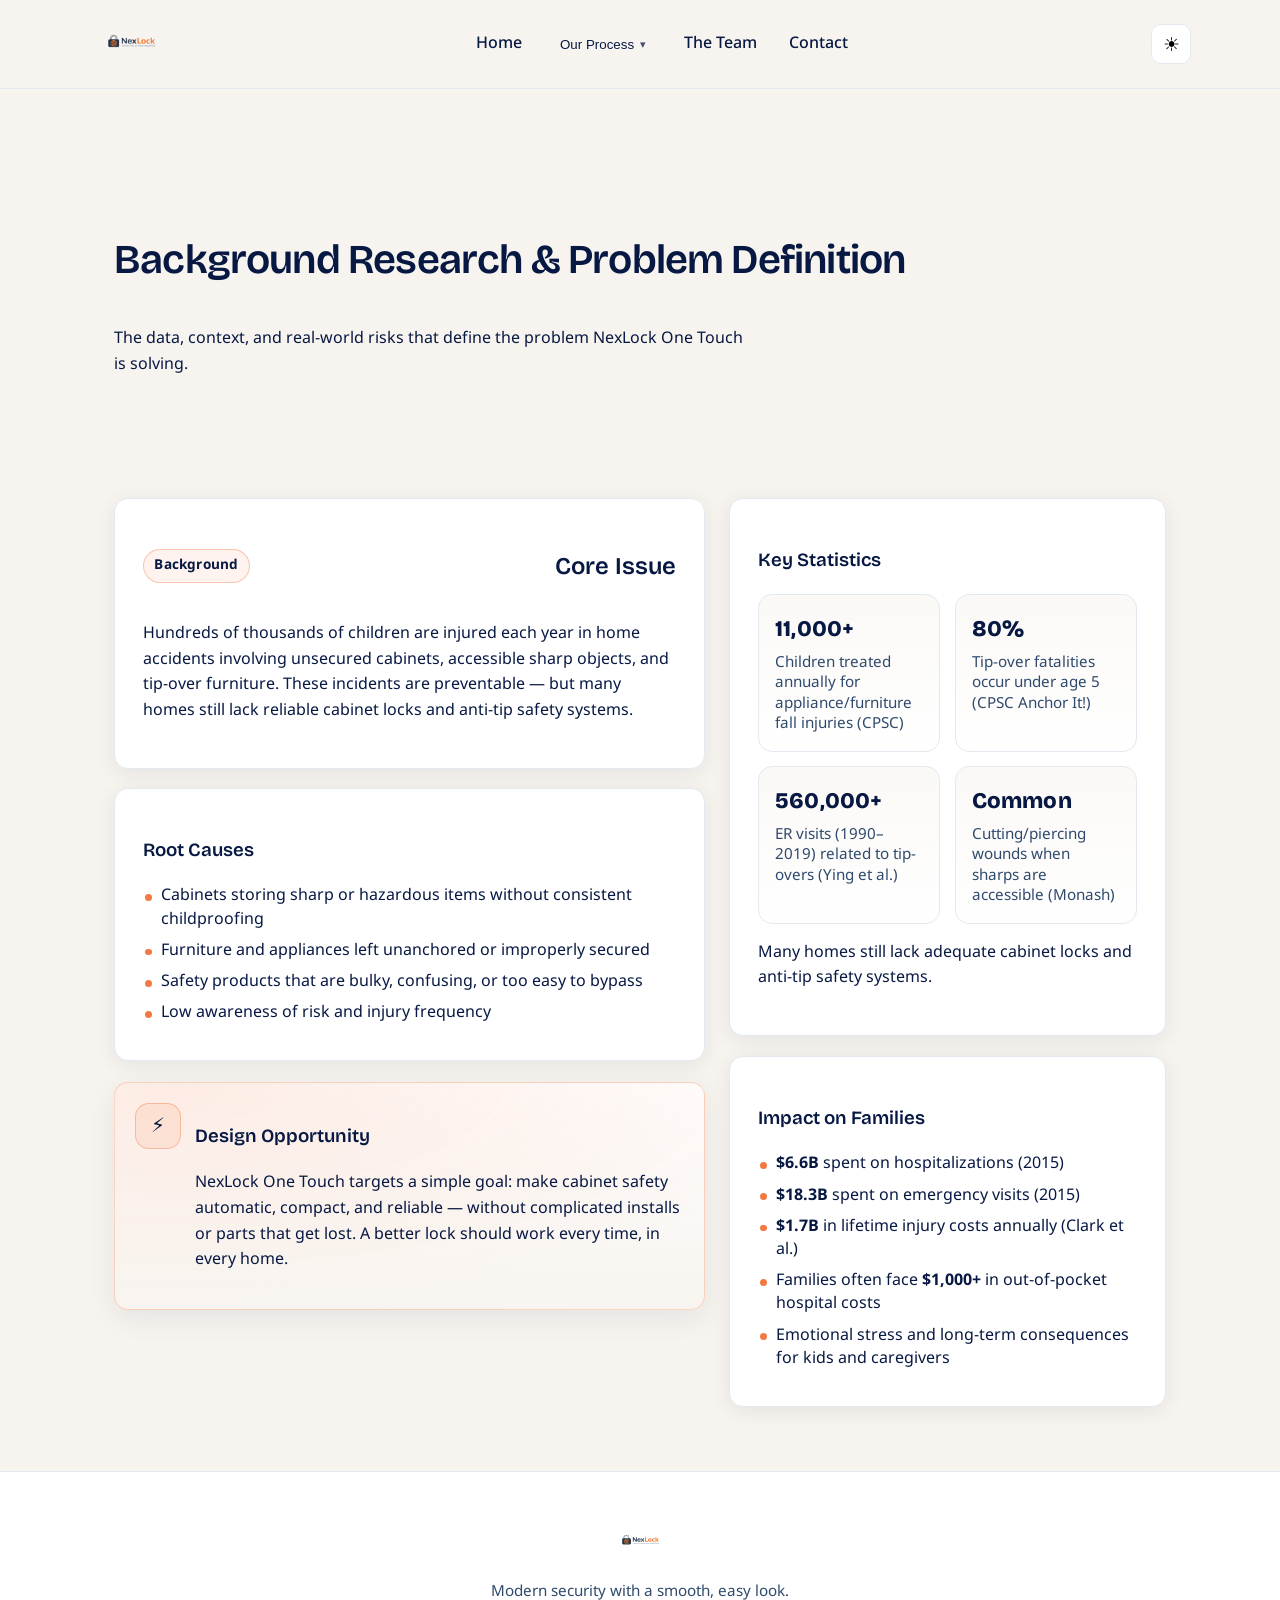
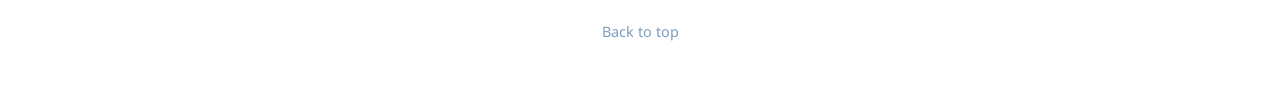
==== background-research-problem-definition.html @ b72b241c "Update background-research-problem-definition.html" ====
<!DOCTYPE html>

<html data-theme="light" lang="en"><head>
<meta charset="utf-8"/>
<meta content="width=device-width, initial-scale=1.0" name="viewport"/>
<title>Background Research &amp; Problem Definition — NexLock One Touch</title>
<link href="assets/favicon.png" rel="icon" type="image/png"/>
<link href="https://fonts.googleapis.com" rel="preconnect"/>
<link crossorigin="" href="https://fonts.gstatic.com" rel="preconnect"/>
<link href="https://fonts.googleapis.com/css2?family=Bricolage+Grotesque:wght@400;500;600;700&amp;family=Noto+Sans+Thai:wght@300;400;500;600&amp;display=swap" rel="stylesheet"/>
<link href="styles.css" rel="stylesheet"/>
</head><body><header class="header">
<div class="header-inner">
<a class="logo-link" href="index.html#home">
<img alt="NexLock One Touch" class="logo" src="logo.png"/>
</a>
<nav class="nav">
<a class="nav-link" href="index.html#home">Home</a>
<div class="nav-dropdown">
<button aria-expanded="false" aria-haspopup="true" class="nav-link nav-dropdown-toggle" type="button">
      Our Process
      <span aria-hidden="true" class="chev">▾</span>
</button>
<div class="nav-dropdown-menu" role="menu">
<a class="nav-dropdown-item" href="background-research-problem-definition.html" role="menuitem">Background Research &amp; Problem Definition</a>
<a class="nav-dropdown-item" href="ideate-solution.html" role="menuitem">Ideate Solution</a>
<a class="nav-dropdown-item" href="final-engineering-design.html" role="menuitem">Final Engineering Design</a>
<a class="nav-dropdown-item" href="test-reflect.html" role="menuitem">Test &amp; Reflect</a>
</div>
</div>
<a class="nav-link" href="the-team.html">The Team</a>
<a class="nav-link" href="index.html#contact">Contact</a>
</nav>
<div class="header-actions">
<button aria-label="Toggle light/dark theme" class="theme-toggle" type="button">
<span class="theme-icon sun">☀</span>
<span class="theme-icon moon">☾</span>
</button>
<button aria-expanded="false" aria-label="Open menu" class="hamburger" type="button">
<span class="hamburger-line"></span>
<span class="hamburger-line"></span>
<span class="hamburger-line"></span>
</button>
</div>
</div>
</header><div aria-hidden="true" class="mobile-menu">
<nav class="mobile-nav"><a class="mobile-nav-link" href="index.html#home">Home</a><a class="mobile-nav-link" href="background-research-problem-definition.html">Background Research &amp; Problem Definition</a><a class="mobile-nav-link" href="ideate-solution.html">Ideate Solution</a><a class="mobile-nav-link" href="final-engineering-design.html">Final Engineering Design</a><a class="mobile-nav-link" href="test-reflect.html">Test &amp; Reflect</a><a class="mobile-nav-link" href="the-team.html">The Team</a><a class="mobile-nav-link" href="index.html#contact">Contact</a></nav>
</div><main class="process-page"><section class="section page-hero"><div class="container"><h1>Background Research &amp; Problem Definition</h1><p class="lead">The data, context, and real-world risks that define the problem NexLock One Touch is solving.</p></div></section>
<section class="section">
<div class="container">
<div class="process-grid">
<div class="process-col">
<div class="process-card reveal" data-reveal="fade-up">
<div class="card-header">
<span class="tag">Background</span>
<h2>Core Issue</h2>
</div>
<p>Hundreds of thousands of children are injured each year in home accidents involving unsecured cabinets, accessible sharp objects, and tip-over furniture. These incidents are preventable — but many homes still lack reliable cabinet locks and anti-tip safety systems.</p>
</div>
<div class="process-card reveal" data-reveal="fade-up">
<h3>Root Causes</h3>
<ul class="clean-list">
<li>Cabinets storing sharp or hazardous items without consistent childproofing</li>
<li>Furniture and appliances left unanchored or improperly secured</li>
<li>Safety products that are bulky, confusing, or too easy to bypass</li>
<li>Low awareness of risk and injury frequency</li>
</ul>
</div>
<div class="callout reveal" data-reveal="fade-up">
<div class="callout-icon">⚡</div>
<div>
<h3>Design Opportunity</h3>
<p>NexLock One Touch targets a simple goal: make cabinet safety automatic, compact, and reliable — without complicated installs or parts that get lost. A better lock should work every time, in every home.</p>
</div>
</div>
</div>
<div class="process-col">
<div class="process-card reveal" data-reveal="fade-up">
<h3>Key Statistics</h3>
<div class="stat-grid">
<div class="stat-card">
<div class="stat-value">11,000+</div>
<div class="stat-label">Children treated annually for appliance/furniture fall injuries <span class="muted">(CPSC)</span></div>
</div>
<div class="stat-card">
<div class="stat-value">80%</div>
<div class="stat-label">Tip-over fatalities occur under age 5 <span class="muted">(CPSC Anchor It!)</span></div>
</div>
<div class="stat-card">
<div class="stat-value">560,000+</div>
<div class="stat-label">ER visits (1990–2019) related to tip-overs <span class="muted">(Ying et al.)</span></div>
</div>
<div class="stat-card">
<div class="stat-value">Common</div>
<div class="stat-label">Cutting/piercing wounds when sharps are accessible <span class="muted">(Monash)</span></div>
</div>
</div>
<p class="muted" style="margin-top:1rem;">Many homes still lack adequate cabinet locks and anti-tip safety systems.</p>
</div>
<div class="process-card reveal" data-reveal="fade-up">
<h3>Impact on Families</h3>
<ul class="clean-list">
<li><strong>$6.6B</strong> spent on hospitalizations (2015)</li>
<li><strong>$18.3B</strong> spent on emergency visits (2015)</li>
<li><strong>$1.7B</strong> in lifetime injury costs annually (Clark et al.)</li>
<li>Families often face <strong>$1,000+</strong> in out-of-pocket hospital costs</li>
<li>Emotional stress and long-term consequences for kids and caregivers</li>
</ul>
</div>
</div>
</div>
</div>
</section>
</main><footer class="footer">
<div class="container footer-inner">
<img alt="NexLock One Touch" class="footer-logo" src="logo.png"/>
<p class="footer-tagline">Modern security with a smooth, easy look.</p>
<a class="back-to-top" href="#home">Back to top</a>
</div>
</footer><script src="script.js"></script></body></html>
---- styles.css ----
/* ============================================
   NexLock — Brand Styles
   Color palette from concept board
   ============================================ */

:root {
  /* Colors */
  --deep-navy: #071843;
  --blue: #2F4A6D;
  --muted-blue: #7C9DBD;
  --light-gray: #E4E9EF;
  --off-white: #F7F4EF;
  --accent-orange: #F26A2E;

  /* Theme (light default) */
  --bg-primary: var(--off-white);
  --bg-secondary: #fff;
  --text-primary: var(--deep-navy);
  --text-secondary: var(--blue);
  --text-muted: var(--muted-blue);
  --border-color: var(--light-gray);
  --shadow-color: rgba(7, 24, 67, 0.08);
  --header-bg: rgba(247, 244, 239, 0.95);

  /* Motion */
  --ease-out: cubic-bezier(.22, 1, .36, 1);
  --radius-xl: 18px;
  --radius-lg: 14px;
  --radius-md: 12px;
}

[data-theme="dark"] {
  --bg-primary: #0d1629;
  --bg-secondary: var(--deep-navy);
  --text-primary: var(--off-white);
  --text-secondary: var(--light-gray);
  --text-muted: var(--muted-blue);
  --border-color: var(--blue);
  --shadow-color: rgba(0, 0, 0, 0.3);
  --header-bg: rgba(7, 24, 67, 0.95);
}

/* Reset & base */
*,
*::before,
*::after {
  box-sizing: border-box;
}

html {
  scroll-behavior: smooth;
}

body {
  margin: 0;
  font-family: "Noto Sans Thai", system-ui, -apple-system, sans-serif;
  font-size: 1rem;
  line-height: 1.6;
  color: var(--text-primary);
  background-color: var(--bg-primary);
  transition: background-color 0.3s ease, color 0.3s ease;
}

/* Background layers */
.bg-grid {
  position: fixed;
  inset: 0;
  z-index: -3;
  background:
    linear-gradient(to right, rgba(47,74,109,.06) 1px, transparent 1px),
    linear-gradient(to bottom, rgba(47,74,109,.06) 1px, transparent 1px);
  background-size: 56px 56px;
  mask-image: radial-gradient(circle at 50% 10%, black 0%, transparent 60%);
  pointer-events: none;
}

.bg-orb {
  position: fixed;
  width: 680px;
  height: 680px;
  border-radius: 999px;
  filter: blur(70px);
  opacity: .55;
  z-index: -4;
  pointer-events: none;
}

.bg-orb--a {
  top: -240px;
  left: -200px;
  background: radial-gradient(circle at 30% 30%, rgba(242,106,46,.55), transparent 60%);
}

.bg-orb--b {
  bottom: -260px;
  right: -220px;
  background: radial-gradient(circle at 30% 30%, rgba(124,157,189,.55), transparent 62%);
}

/* Typography */
h1, h2, h3 {
  font-family: "Bricolage Grotesque", system-ui, sans-serif;
  font-weight: 600;
}

a {
  color: var(--accent-orange);
  text-decoration: none;
  transition: color 0.2s ease, opacity 0.2s ease;
}

a:hover {
  opacity: 0.85;
}

/* Layout */
.container {
  max-width: 1150px;
  margin: 0 auto;
  padding: 0 1.5rem;
}

/* ============================================
   Header
   ============================================ */

.header {
  position: sticky;
  top: 0;
  z-index: 100;
  background: var(--header-bg);
  backdrop-filter: blur(10px);
  -webkit-backdrop-filter: blur(10px);
  border-bottom: 1px solid var(--border-color);
  transition: background 0.3s ease;
}

/* Add subtle shadow when scrolling */
.header.is-scrolled {
  box-shadow: 0 10px 30px var(--shadow-color);
}

.header-inner {
  display: flex;
  align-items: center;
  justify-content: space-between;
  max-width: 1150px;
  margin: 0 auto;
  padding: 1rem 1.5rem;
}

.logo-link {
  display: block;
}

.logo {
  height: 56px;
  width: auto;
  display: block;
}

.nav {
  display: none;
  gap: 2rem;
}

.nav-link {
  color: var(--text-primary);
  font-weight: 500;
  position: relative;
}

.nav-link::after {
  content: "";
  position: absolute;
  left: 0;
  bottom: -8px;
  width: 100%;
  height: 2px;
  background: linear-gradient(90deg, var(--accent-orange), rgba(242,106,46,0));
  transform: scaleX(0);
  transform-origin: left;
  transition: transform .25s var(--ease-out);
}

.nav-link:hover::after {
  transform: scaleX(1);
}

.nav-link:hover {
  color: var(--accent-orange);
}

.header-actions {
  display: flex;
  align-items: center;
  gap: 1rem;
}

.theme-toggle {
  position: relative;
  background: var(--bg-secondary);
  border: 1px solid var(--border-color);
  width: 40px;
  height: 40px;
  border-radius: 10px;
  cursor: pointer;
  display: flex;
  align-items: center;
  justify-content: center;
  transition: background 0.2s, border-color 0.2s;
}

.theme-toggle:hover {
  background: var(--light-gray);
}

.theme-icon {
  position: absolute;
  font-size: 1.2rem;
}

.theme-icon.moon {
  display: none;
}

[data-theme="dark"] .theme-icon.sun {
  display: none;
}

[data-theme="dark"] .theme-icon.moon {
  display: inline;
}

.hamburger {
  display: flex;
  flex-direction: column;
  justify-content: center;
  gap: 5px;
  width: 40px;
  height: 40px;
  background: transparent;
  border: none;
  cursor: pointer;
  padding: 0;
}

.hamburger-line {
  display: block;
  width: 24px;
  height: 2px;
  background: var(--text-primary);
  border-radius: 2px;
  transition: transform 0.3s ease;
}

.hamburger[aria-expanded="true"] .hamburger-line:nth-child(1) {
  transform: translateY(7px) rotate(45deg);
}

.hamburger[aria-expanded="true"] .hamburger-line:nth-child(2) {
  opacity: 0;
}

.hamburger[aria-expanded="true"] .hamburger-line:nth-child(3) {
  transform: translateY(-7px) rotate(-45deg);
}

/* Mobile menu */
.mobile-menu {
  position: fixed;
  top: 0;
  left: 0;
  right: 0;
  bottom: 0;
  background: var(--header-bg);
  z-index: 99;
  display: flex;
  align-items: center;
  justify-content: center;
  opacity: 0;
  visibility: hidden;
  transition: opacity 0.3s ease, visibility 0.3s ease;
}

.mobile-menu.is-open {
  opacity: 1;
  visibility: visible;
}

.mobile-nav {
  display: flex;
  flex-direction: column;
  align-items: center;
  gap: 1.5rem;
}

.mobile-nav-link {
  font-family: "Bricolage Grotesque", sans-serif;
  font-size: 1.25rem;
  font-weight: 500;
  color: var(--text-primary);
}

.mobile-nav-link:hover {
  color: var(--accent-orange);
}

@media (min-width: 768px) {
  .nav {
    display: flex;
  }

  .hamburger {
    display: none;
  }
}

/* ============================================
   Hero
   ============================================ */

.hero {
  position: relative;
  min-height: 80vh;
  display: flex;
  align-items: center;
  padding: 5rem 0;
  overflow: hidden;
}

.hero-glow {
  position: absolute;
  top: 50%;
  left: 50%;
  transform: translate(-50%, -50%);
  width: 120%;
  max-width: 800px;
  height: 80%;
  background: radial-gradient(
    ellipse at center,
    rgba(47, 74, 109, 0.15) 0%,
    rgba(242, 106, 46, 0.08) 40%,
    transparent 70%
  );
  pointer-events: none;
}

.hero-badge {
  display: inline-flex;
  align-items: center;
  gap: .55rem;
  padding: .5rem .75rem;
  border-radius: 999px;
  border: 1px solid var(--border-color);
  background: rgba(255,255,255,.55);
  color: var(--text-secondary);
  width: fit-content;
  backdrop-filter: blur(10px);
  -webkit-backdrop-filter: blur(10px);
  margin-bottom: 1.25rem;
}

.hero-product {
  margin: .75rem 0 .25rem 0;
  font-family: var(--font-display);
  font-weight: 600;
  letter-spacing: .2px;
  color: var(--text-secondary);
}

[data-theme="dark"] .hero-badge {
  background: rgba(7,24,67,.55);
}

.badge-dot {
  width: 10px;
  height: 10px;
  border-radius: 999px;
  background: var(--accent-orange);
  box-shadow: 0 0 0 6px rgba(242,106,46,.12);
}

.hero-content {
  position: relative;
  z-index: 1;
}

.hero-title {
  font-size: clamp(2rem, 5vw, 3.5rem);
  line-height: 1.2;
  margin: 0 0 1rem 0;
  color: var(--text-primary);
}

.hero-subtitle {
  font-size: 1.125rem;
  color: var(--text-secondary);
  max-width: 500px;
  margin: 0 0 2rem 0;
}

.hero-buttons {
  display: flex;
  flex-wrap: wrap;
  gap: 1rem;
}

/* Buttons */
.btn {
  display: inline-flex;
  align-items: center;
  justify-content: center;
  padding: 0.75rem 1.5rem;
  font-family: "Bricolage Grotesque", sans-serif;
  font-size: 1rem;
  font-weight: 600;
  border-radius: 12px;
  border: none;
  cursor: pointer;
  transition: background .2s var(--ease-out), color .2s var(--ease-out), transform .2s var(--ease-out), box-shadow .2s var(--ease-out);
}

.btn:hover {
  transform: translateY(-1px);
}

.btn-primary {
  background: var(--accent-orange);
  color: white;
  box-shadow: 0 10px 30px rgba(242,106,46,.22);
}

.btn-primary:hover {
  background: #e05a22;
  color: white;
}

.btn-secondary {
  background: transparent;
  color: var(--blue);
  border: 2px solid var(--blue);
}

.btn-secondary:hover {
  box-shadow: 0 10px 30px rgba(47,74,109,.18);
}

.btn-secondary:hover {
  background: var(--blue);
  color: white;
}

.btn-download {
  background: var(--deep-navy);
  color: white;
  margin-top: 1rem;
}

.btn-download:hover {
  background: var(--blue);
  color: white;
}

/* ============================================
   Sections
   ============================================ */

.section {
  padding: 4rem 0;
}

.section-alt {
  background: linear-gradient(180deg, rgba(124,157,189,.08), transparent 70%);
  border-top: 1px solid rgba(124,157,189,.18);
  border-bottom: 1px solid rgba(124,157,189,.18);
}

[data-theme="dark"] .section-alt {
  background: linear-gradient(180deg, rgba(47,74,109,.22), transparent 70%);
  border-top: 1px solid rgba(124,157,189,.22);
  border-bottom: 1px solid rgba(124,157,189,.22);
}

.section-title {
  font-size: 2rem;
  margin: 0 0 2rem 0;
  text-align: center;
  color: var(--text-primary);
}

/* About */
.about-intro {
  max-width: 640px;
  margin: 0 auto 2.5rem auto;
  text-align: center;
  color: var(--text-secondary);
}

.creators {
  max-width: 820px;
  margin: 0 auto;
}

.creators-heading {
  font-size: 1.4rem;
  text-align: center;
  margin: 0 0 1.5rem 0;
  color: var(--text-primary);
}

.creators-grid {
  display: grid;
  grid-template-columns: repeat(auto-fit, minmax(220px, 1fr));
  gap: 1.5rem;
}

.creator-card {
  background: var(--bg-secondary);
  border-radius: var(--radius-xl);
  border: 1px solid var(--border-color);
  box-shadow: 0 6px 28px var(--shadow-color);
  padding: 1.5rem 1.5rem 1.75rem 1.5rem;
  text-align: center;
  transition: transform .3s var(--ease-out), box-shadow .3s var(--ease-out), border-color .3s var(--ease-out);
}

.creator-card:hover {
  transform: translateY(-4px);
  box-shadow: 0 10px 36px var(--shadow-color);
  border-color: rgba(242,106,46,.3);
}

.creator-image {
  width: 100%;
  height: auto;
  border-radius: 16px;
  margin-bottom: 1rem;
  display: block;
}

.creator-name {
  margin: 0 0 0.25rem 0;
  font-size: 1.1rem;
  color: var(--text-primary);
}

.creator-meta {
  margin: 0;
  font-size: 0.95rem;
  color: var(--text-muted);
}

/* Research */
.research-intro {
  max-width: 640px;
  margin: 0 auto 2.25rem auto;
  text-align: center;
  color: var(--text-secondary);
}

.abstract-text {
  max-width: 760px;
  margin: 0 auto;
  text-align: center;
  color: var(--text-secondary);
}

.research-grid {
  display: grid;
  grid-template-columns: 1fr;
  gap: 1.75rem;
  max-width: 980px;
  margin: 0 auto;
}

.research-card {
  background: var(--bg-secondary);
  border-radius: var(--radius-xl);
  border: 1px solid var(--border-color);
  box-shadow: 0 6px 28px var(--shadow-color);
  padding: 1.5rem 1.5rem 1.75rem 1.5rem;
  transition: transform .3s var(--ease-out), box-shadow .3s var(--ease-out), border-color .3s var(--ease-out);
}

.research-card:hover {
  transform: translateY(-4px);
  box-shadow: 0 10px 36px var(--shadow-color);
  border-color: rgba(242,106,46,.3);
}

.research-image-wrapper {
  border-radius: var(--radius-lg);
  overflow: hidden;
  border: 1px solid var(--border-color);
  background: var(--bg-primary);
}

.research-image {
  width: 100%;
  height: auto;
  display: block;
}

.research-caption {
  margin: 0.75rem 0 0 0;
  font-size: 0.95rem;
  color: var(--text-secondary);
  text-align: center;
}

/* Ideate Solution */
.section-header {
  text-align: center;
  max-width: 820px;
  margin: 0 auto 2.5rem auto;
}

.section-subtitle {
  margin: 0.75rem auto 0 auto;
  color: var(--text-secondary);
  max-width: 720px;
}

.solution-block {
  max-width: 1040px;
  margin: 0 auto;
}

.solution-grid {
  display: grid;
  grid-template-columns: 1fr;
  gap: 1.75rem;
  align-items: start;
}

@media (min-width: 920px) {
  .solution-grid {
    grid-template-columns: 1fr 1fr;
    gap: 2.25rem;
    align-items: center;
  }
  .solution-grid--reverse .solution-media { order: 2; }
  .solution-grid--reverse .solution-content { order: 1; }
}

.solution-media-card {
  background: var(--bg-secondary);
  border-radius: var(--radius-xl);
  border: 1px solid var(--border-color);
  box-shadow: 0 6px 28px var(--shadow-color);
  padding: 1rem;
  transition: transform .3s var(--ease-out), box-shadow .3s var(--ease-out), border-color .3s var(--ease-out);
}

.solution-media-card:hover {
  transform: translateY(-4px);
  box-shadow: 0 10px 36px var(--shadow-color);
  border-color: rgba(242,106,46,.3);
}

.solution-image {
  width: 100%;
  height: auto;
  display: block;
  border-radius: var(--radius-lg);
  border: 1px solid var(--border-color);
  background: var(--bg-primary);
}

.solution-label {
  margin: 0 0 0.5rem 0;
  font-size: 0.9rem;
  color: var(--text-muted);
  letter-spacing: .02em;
}

.solution-title {
  margin: 0;
  font-size: clamp(1.3rem, 1.1rem + 0.8vw, 1.75rem);
  line-height: 1.15;
}

.solution-title-row {
  display: flex;
  flex-wrap: wrap;
  gap: 0.6rem 0.8rem;
  align-items: baseline;
}

.solution-badge {
  display: inline-flex;
  align-items: center;
  gap: .4rem;
  padding: 0.35rem 0.6rem;
  border-radius: 999px;
  border: 1px solid rgba(242,106,46,.35);
  background: rgba(242,106,46,.12);
  color: var(--text-primary);
  font-size: 0.85rem;
  font-weight: 600;
}

[data-theme="dark"] .solution-badge {
  background: rgba(242,106,46,.16);
  border-color: rgba(242,106,46,.28);
}

.solution-overview {
  margin: 0.85rem 0 1.25rem 0;
  color: var(--text-secondary);
}

.solution-lists {
  display: grid;
  gap: 1rem;
}

@media (min-width: 720px) {
  .solution-lists {
    grid-template-columns: 1fr;
  }
}

.solution-list {
  background: rgba(255,255,255,.55);
  border: 1px solid var(--border-color);
  border-radius: var(--radius-xl);
  padding: 1rem 1rem 0.9rem 1rem;
  box-shadow: 0 6px 22px var(--shadow-color);
}

[data-theme="dark"] .solution-list {
  background: rgba(7,24,67,.42);
}

.solution-list-title {
  margin: 0 0 0.5rem 0;
  font-size: 0.95rem;
  color: var(--text-primary);
}

.solution-list ul {
  margin: 0;
  padding-left: 1.1rem;
  color: var(--text-secondary);
}

.solution-list li {
  margin: 0.35rem 0;
}

.section-divider {
  max-width: 1040px;
  margin: 2.25rem auto;
  height: 1px;
  background: linear-gradient(90deg, transparent, rgba(124,157,189,.35), transparent);
}

/* Scroll reveal (enhanced) */
.reveal {
  opacity: 0;
  transform: translateY(28px);
  filter: blur(6px);
  transition: opacity .7s var(--ease-out), transform .7s var(--ease-out), filter .7s var(--ease-out);
  transition-delay: var(--reveal-delay, 0ms);
  will-change: opacity, transform, filter;
}

.reveal.in-view {
  opacity: 1;
  transform: translateY(0);
  filter: blur(0);
}

.reveal[data-reveal="fade-left"] { transform: translateX(28px); }
.reveal[data-reveal="fade-right"] { transform: translateX(-28px); }
.reveal.in-view[data-reveal="fade-left"],
.reveal.in-view[data-reveal="fade-right"] { transform: translateX(0); }

/* Features */
.features-grid {
  display: grid;
  grid-template-columns: repeat(auto-fit, minmax(260px, 1fr));
  gap: 1.5rem;
}

.feature-card {
  background: var(--bg-secondary);
  padding: 2rem;
  border-radius: var(--radius-lg);
  box-shadow: 0 4px 20px var(--shadow-color);
  border: 1px solid var(--border-color);
  font-family: "Bricolage Grotesque", sans-serif;
  font-weight: 600;
  font-size: 1.125rem;
  text-align: center;
  color: var(--text-primary);
  transition: transform .35s var(--ease-out), box-shadow .35s var(--ease-out), border-color .35s var(--ease-out);
  display: flex;
  align-items: center;
  justify-content: center;
  gap: .6rem;
}

.feature-card:hover {
  transform: translateY(-4px);
  box-shadow: 0 8px 30px var(--shadow-color);
  border-color: rgba(242,106,46,.35);
}

.feature-icon {
  display: inline-flex;
  width: 34px;
  height: 34px;
  align-items: center;
  justify-content: center;
  border-radius: 12px;
  background: rgba(124,157,189,.18);
  border: 1px solid rgba(124,157,189,.28);
  font-size: 1rem;
}

[data-theme="dark"] .feature-icon {
  background: rgba(47,74,109,.35);
  border-color: rgba(124,157,189,.22);
}

/* Contact */
.contact-email {
  text-align: center;
  margin: 0 0 2rem 0;
}

.contact-email a {
  font-family: "Bricolage Grotesque", sans-serif;
  font-size: 1.25rem;
  font-weight: 600;
}

.contact-form {
  max-width: 480px;
  margin: 0 auto 1rem auto;
  background: rgba(255,255,255,.6);
  border: 1px solid var(--border-color);
  border-radius: var(--radius-xl);
  padding: 1.25rem;
  box-shadow: 0 10px 40px var(--shadow-color);
  backdrop-filter: blur(10px);
  -webkit-backdrop-filter: blur(10px);
}

[data-theme="dark"] .contact-form {
  background: rgba(7,24,67,.55);
}

.form-group {
  margin-bottom: 1.25rem;
}

.form-group label {
  display: block;
  margin-bottom: 0.5rem;
  font-weight: 500;
  color: var(--text-primary);
}

.form-group input,
.form-group textarea {
  width: 100%;
  padding: 0.75rem 1rem;
  font-family: inherit;
  font-size: 1rem;
  border: 2px solid var(--border-color);
  border-radius: 10px;
  background: var(--bg-secondary);
  color: var(--text-primary);
  transition: border-color 0.2s;
}

.form-group input:focus,
.form-group textarea:focus {
  outline: none;
  border-color: var(--accent-orange);
}

.form-group input.error,
.form-group textarea.error {
  border-color: var(--accent-orange);
}

.form-group .error-message {
  display: block;
  margin-top: 0.5rem;
  font-size: 0.875rem;
  color: var(--accent-orange);
  min-height: 1.25rem;
}

.demo-message {
  text-align: center;
  padding: 1rem;
  background: var(--light-gray);
  border-radius: 10px;
  max-width: 480px;
  margin: 0 auto;
  color: var(--text-secondary);
}

.demo-message a {
  font-weight: 600;
}

/* Footer */
.footer {
  background: var(--bg-secondary);
  border-top: 1px solid var(--border-color);
  padding: 3rem 0;
  text-align: center;
}

.footer-logo {
  height: 44px;
  width: auto;
  margin: 0 auto 1rem auto;
  display: block;
}

.hero-metrics {
  display: flex;
  flex-wrap: wrap;
  gap: .75rem;
  margin-top: 1.75rem;
}

.metric {
  display: inline-flex;
  align-items: baseline;
  gap: .5rem;
  padding: .6rem .8rem;
  border-radius: 999px;
  border: 1px solid var(--border-color);
  background: rgba(255,255,255,.55);
  backdrop-filter: blur(10px);
  -webkit-backdrop-filter: blur(10px);
}

[data-theme="dark"] .metric {
  background: rgba(7,24,67,.55);
}

.metric-k {
  font-family: "Bricolage Grotesque", system-ui, sans-serif;
  font-weight: 700;
  color: var(--text-primary);
}

.metric-l {
  color: var(--text-secondary);
  font-size: .95rem;
}

.footer-tagline {
  margin: 0 0 1rem 0;
  color: var(--text-secondary);
  font-size: 0.95rem;
}

.back-to-top {
  font-size: 0.9rem;
  color: var(--muted-blue);
}

.back-to-top:hover {
  color: var(--accent-orange);
}

/* Responsive */
@media (max-width: 480px) {
  .logo {
    height: 50px;
  }

  .hero-buttons {
    flex-direction: column;
  }

  .btn {
    width: 100%;
  }
}


/* Desktop dropdown */
.nav-dropdown {
  position: relative;
  display: inline-flex;
  align-items: center;
}

.nav-dropdown-toggle {
  display: inline-flex;
  align-items: center;
  gap: 6px;
  background: transparent;
  border: none;
  cursor: pointer;
}

.nav-dropdown-toggle .chev {
  font-size: 0.85em;
  opacity: 0.75;
  transition: transform 0.2s ease;
}

.nav-dropdown-toggle[aria-expanded="true"] .chev {
  transform: rotate(180deg);
}

.nav-dropdown-menu {
  position: absolute;
  top: calc(100% + 10px);
  left: 0;
  min-width: 320px;
  padding: 10px;
  border-radius: 16px;
  background: var(--card-bg);
  box-shadow: var(--shadow-md);
  border: 1px solid rgba(124, 157, 189, 0.22);
  display: none;
  z-index: 100;
}

.nav-dropdown.is-open .nav-dropdown-menu {
  display: grid;
  gap: 6px;
}

.nav-dropdown-item {
  display: block;
  padding: 10px 12px;
  border-radius: 12px;
  color: var(--text-primary);
  text-decoration: none;
  transition: transform 0.18s ease, background 0.18s ease;
}

.nav-dropdown-item:hover {
  background: rgba(124, 157, 189, 0.18);
  transform: translateY(-1px);
}

@media (max-width: 900px) {
  .nav-dropdown { display: none; }
}


/* Subpage hero */
.page-hero {
  padding-top: 6.5rem;
  padding-bottom: 2.5rem;
}

.page-hero h1 {
  font-size: clamp(2rem, 3.2vw, 3rem);
  letter-spacing: -0.02em;
}

.page-hero .lead {
  max-width: 70ch;
}



/* ============================================
   Our Process — Subpage Layout Enhancements
   ============================================ */

.process-page .container { max-width: 1100px; }

.process-grid {
  display: grid;
  grid-template-columns: 1.15fr .85fr;
  gap: 1.5rem;
  align-items: start;
}

.process-col { display: flex; flex-direction: column; gap: 1.25rem; }

.process-stack { display: flex; flex-direction: column; gap: 1.25rem; }

.process-card {
  background: var(--bg-secondary);
  border: 1px solid var(--border-color);
  border-radius: var(--radius-lg);
  box-shadow: 0 4px 20px var(--shadow-color);
  padding: 1.75rem;
  text-align: left;
  font-family: "Noto Sans Thai", system-ui, -apple-system, Segoe UI, Roboto, Arial, sans-serif;
  color: var(--text-primary);
  transition: transform .35s var(--ease-out), box-shadow .35s var(--ease-out), border-color .35s var(--ease-out);
}

.process-card:hover {
  transform: translateY(-3px);
  box-shadow: 0 10px 34px var(--shadow-color);
  border-color: rgba(242,106,46,.28);
}

.card-header {
  display: flex;
  align-items: center;
  justify-content: space-between;
  gap: 1rem;
  margin-bottom: .75rem;
}

.tag {
  display: inline-flex;
  align-items: center;
  gap: .4rem;
  padding: .3rem .65rem;
  border-radius: 999px;
  border: 1px solid rgba(242,106,46,.35);
  background: rgba(242,106,46,.08);
  color: var(--text-primary);
  font-weight: 700;
  font-size: .85rem;
  letter-spacing: .2px;
  white-space: nowrap;
}

.badge {
  display: inline-flex;
  align-items: center;
  padding: .35rem .7rem;
  border-radius: 999px;
  background: rgba(242,106,46,.14);
  border: 1px solid rgba(242,106,46,.35);
  font-weight: 800;
  font-size: .85rem;
}

.badge.subtle {
  background: rgba(124,157,189,.12);
  border-color: rgba(124,157,189,.35);
}

.clean-list {
  list-style: none;
  padding-left: 0;
  margin: .75rem 0 0;
}

.clean-list li {
  position: relative;
  padding-left: 1.1rem;
  margin: .5rem 0;
  line-height: 1.45;
}

.clean-list li::before {
  content: "";
  position: absolute;
  left: .15rem;
  top: .62rem;
  width: .42rem;
  height: .42rem;
  border-radius: 999px;
  background: rgba(242,106,46,.9);
}

.clean-steps { padding-left: 1.2rem; margin: .75rem 0 0; }
.clean-steps li { margin: .5rem 0; line-height: 1.45; }

.stat-grid {
  display: grid;
  grid-template-columns: repeat(2, minmax(0, 1fr));
  gap: .9rem;
  margin-top: 1rem;
}

.stat-card {
  border: 1px solid var(--border-color);
  border-radius: 14px;
  padding: 1rem;
  background: linear-gradient(180deg, rgba(247,244,239,.55), rgba(255,255,255,.9));
  transition: transform .35s var(--ease-out), border-color .35s var(--ease-out);
}

.stat-card:hover {
  transform: translateY(-2px);
  border-color: rgba(242,106,46,.28);
}

.stat-value {
  font-family: "Bricolage Grotesque", sans-serif;
  font-weight: 800;
  font-size: 1.4rem;
  letter-spacing: .2px;
}

.stat-label {
  margin-top: .35rem;
  color: var(--text-secondary);
  font-size: .95rem;
  line-height: 1.35;
}

.callout {
  display: grid;
  grid-template-columns: 46px 1fr;
  gap: .9rem;
  align-items: start;
  padding: 1.25rem 1.25rem;
  border-radius: var(--radius-lg);
  border: 1px solid rgba(242,106,46,.25);
  background: radial-gradient(1200px 400px at 10% 0%, rgba(242,106,46,.12), transparent 55%),
              linear-gradient(180deg, rgba(255,255,255,.9), rgba(247,244,239,.9));
  box-shadow: 0 8px 28px var(--shadow-color);
}

.callout-icon {
  width: 46px;
  height: 46px;
  border-radius: 14px;
  display: grid;
  place-items: center;
  font-size: 1.25rem;
  border: 1px solid rgba(242,106,46,.35);
  background: rgba(242,106,46,.10);
}

.chips {
  display: flex;
  flex-wrap: wrap;
  gap: .55rem;
  margin-top: 1rem;
}

.chip {
  display: inline-flex;
  align-items: center;
  padding: .35rem .65rem;
  border-radius: 999px;
  border: 1px solid rgba(124,157,189,.35);
  background: rgba(124,157,189,.10);
  color: var(--text-primary);
  font-weight: 700;
  font-size: .9rem;
}

.solution-grid {
  display: grid;
  grid-template-columns: repeat(2, minmax(0, 1fr));
  gap: 1.25rem;
}

.solution-card {
  background: var(--bg-secondary);
  border: 1px solid var(--border-color);
  border-radius: var(--radius-xl);
  box-shadow: 0 4px 20px var(--shadow-color);
  padding: 1.6rem;
  text-align: left;
  transition: transform .35s var(--ease-out), box-shadow .35s var(--ease-out), border-color .35s var(--ease-out);
}

.solution-card:hover {
  transform: translateY(-4px);
  box-shadow: 0 12px 40px var(--shadow-color);
  border-color: rgba(242,106,46,.32);
}

.solution-card.selected {
  border-color: rgba(242,106,46,.45);
  box-shadow: 0 14px 46px rgba(242,106,46,.10), 0 8px 30px var(--shadow-color);
}

.solution-top {
  display: flex;
  align-items: center;
  justify-content: space-between;
  gap: 1rem;
  margin-bottom: .65rem;
}

.details {
  border: 1px solid var(--border-color);
  border-radius: 14px;
  padding: .75rem .9rem;
  background: rgba(247,244,239,.45);
  margin-top: .8rem;
}

.details summary {
  cursor: pointer;
  list-style: none;
  display: flex;
  align-items: center;
  justify-content: space-between;
  font-weight: 800;
}

.details summary::-webkit-details-marker { display:none; }
.details-hint { color: var(--text-muted); font-weight: 700; font-size: .9rem; }

.steps { display: grid; gap: .7rem; margin-top: 1rem; }
.step { display: grid; grid-template-columns: 16px 1fr; gap: .7rem; align-items: start; }
.step-dot {
  width: 12px; height: 12px; border-radius: 999px;
  margin-top: .35rem;
  background: rgba(242,106,46,.92);
  box-shadow: 0 0 0 6px rgba(242,106,46,.12);
}

.mini-callout {
  margin-top: 1rem;
  padding: .9rem 1rem;
  border-radius: 14px;
  border: 1px solid rgba(242,106,46,.25);
  background: rgba(242,106,46,.08);
  display: flex;
  gap: .5rem;
  flex-wrap: wrap;
}

.placeholder-grid {
  display: grid;
  grid-template-columns: repeat(2, minmax(0, 1fr));
  gap: 1.25rem;
}

@media (max-width: 900px) {
  .process-grid { grid-template-columns: 1fr; }
  .solution-grid { grid-template-columns: 1fr; }
  .placeholder-grid { grid-template-columns: 1fr; }
  .stat-grid { grid-template-columns: 1fr; }
}
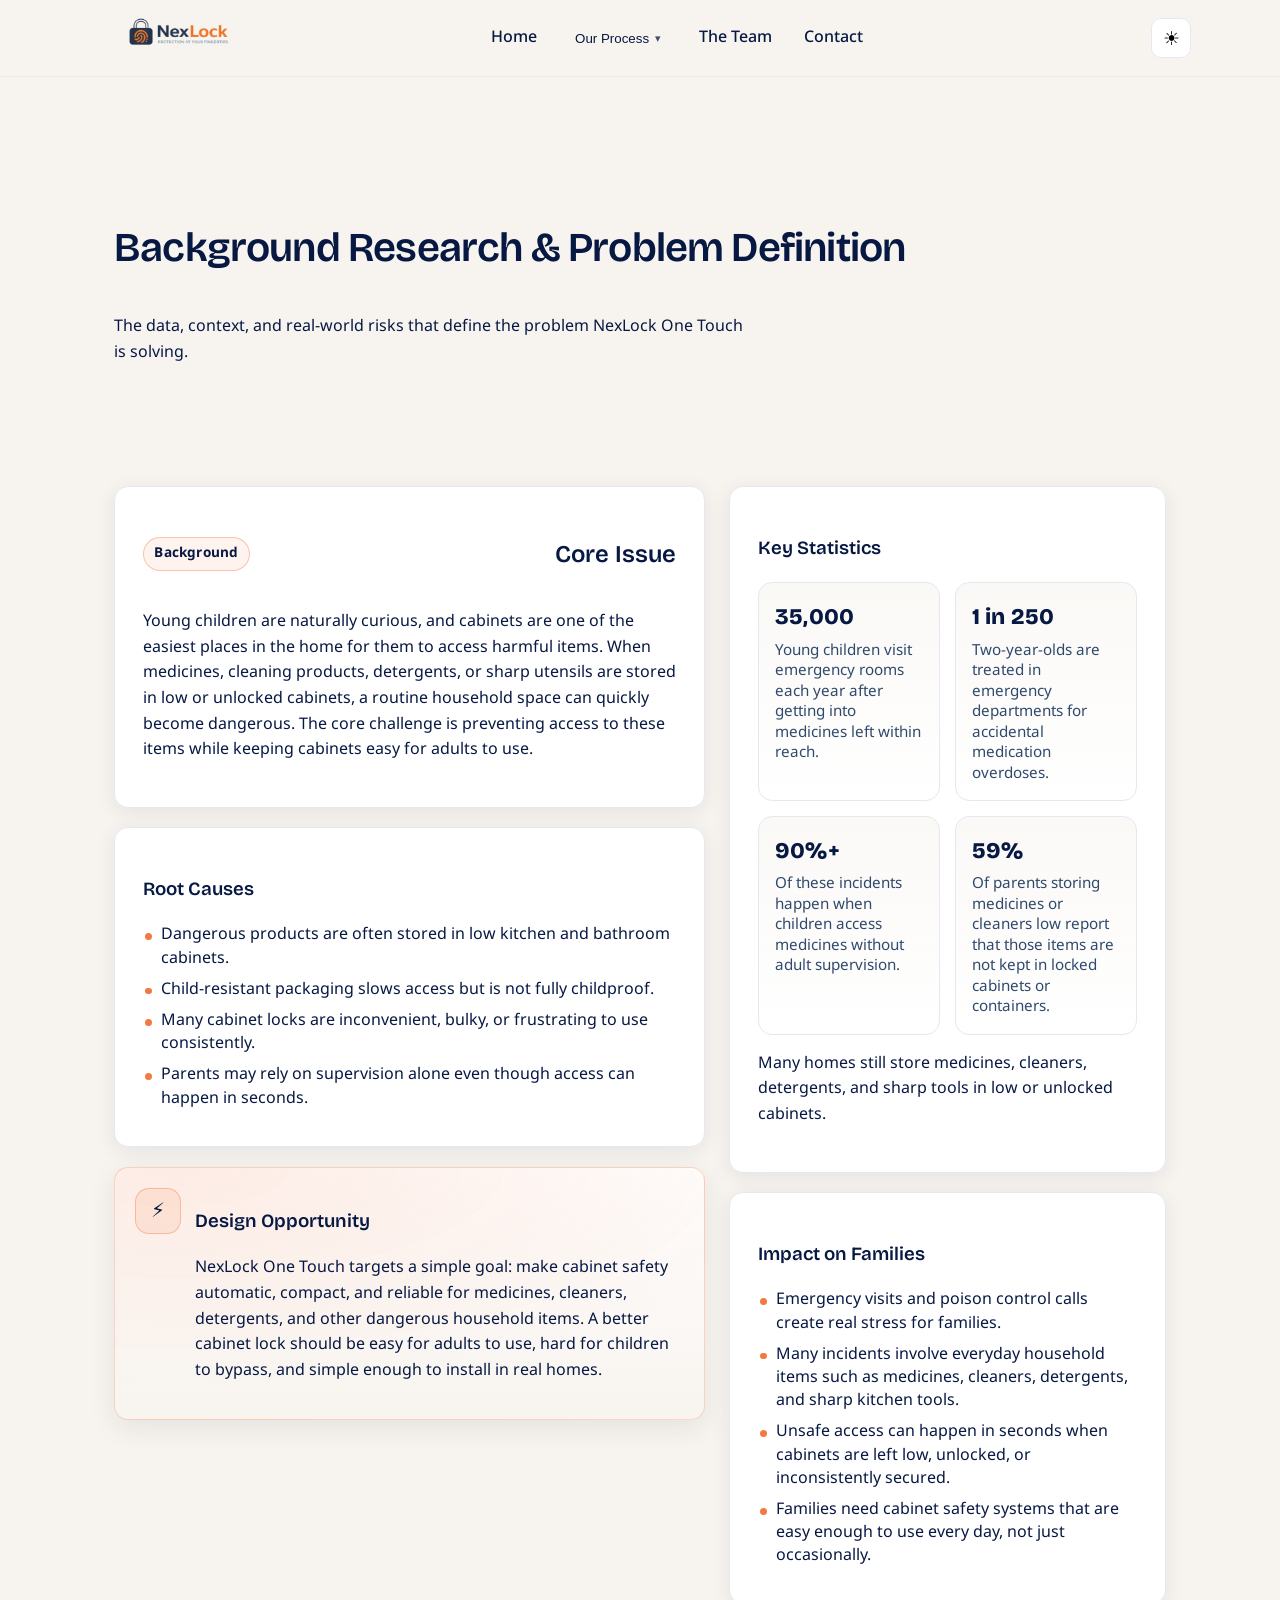
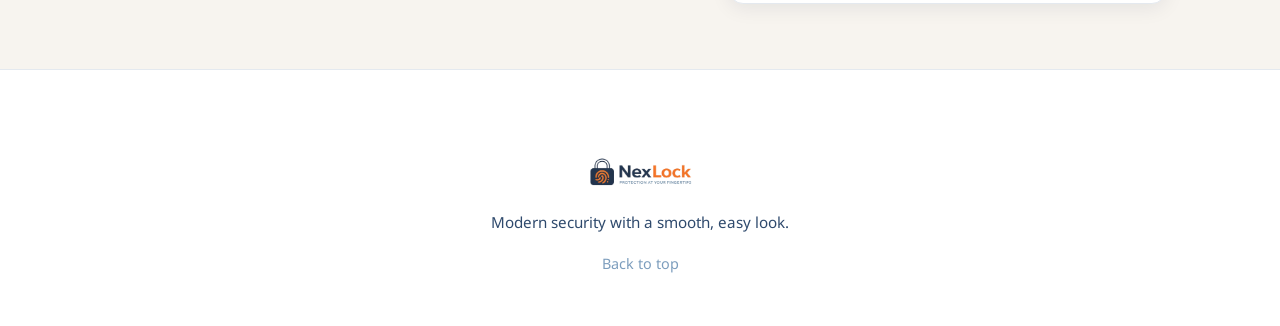
==== commit d4a41ab1: "Update background-research-problem-definition.html" ====
--- a/background-research-problem-definition.html
+++ b/background-research-problem-definition.html
@@ -55,22 +55,24 @@
 <span class="tag">Background</span>
 <h2>Core Issue</h2>
 </div>
-<p>Hundreds of thousands of children are injured each year in home accidents involving unsecured cabinets, accessible sharp objects, and tip-over furniture. These incidents are preventable — but many homes still lack reliable cabinet locks and anti-tip safety systems.</p>
+<p>
+Young children are naturally curious, and cabinets are one of the easiest places in the home for them to access harmful items. When medicines, cleaning products, detergents, or sharp utensils are stored in low or unlocked cabinets, a routine household space can quickly become dangerous. The core challenge is preventing access to these items while keeping cabinets easy for adults to use.
+</p>
 </div>
 <div class="process-card reveal" data-reveal="fade-up">
 <h3>Root Causes</h3>
 <ul class="clean-list">
-<li>Cabinets storing sharp or hazardous items without consistent childproofing</li>
-<li>Furniture and appliances left unanchored or improperly secured</li>
-<li>Safety products that are bulky, confusing, or too easy to bypass</li>
-<li>Low awareness of risk and injury frequency</li>
+<li>Dangerous products are often stored in low kitchen and bathroom cabinets.</li>
+<li>Child-resistant packaging slows access but is not fully childproof.</li>
+<li>Many cabinet locks are inconvenient, bulky, or frustrating to use consistently.</li>
+<li>Parents may rely on supervision alone even though access can happen in seconds.</li>
 </ul>
 </div>
 <div class="callout reveal" data-reveal="fade-up">
 <div class="callout-icon">⚡</div>
 <div>
 <h3>Design Opportunity</h3>
-<p>NexLock One Touch targets a simple goal: make cabinet safety automatic, compact, and reliable — without complicated installs or parts that get lost. A better lock should work every time, in every home.</p>
+<p><p>NexLock One Touch targets a simple goal: make cabinet safety automatic, compact, and reliable for medicines, cleaners, detergents, and other dangerous household items. A better cabinet lock should be easy for adults to use, hard for children to bypass, and simple enough to install in real homes.</p>
 </div>
 </div>
 </div>
@@ -79,32 +81,31 @@
 <h3>Key Statistics</h3>
 <div class="stat-grid">
 <div class="stat-card">
-<div class="stat-value">11,000+</div>
-<div class="stat-label">Children treated annually for appliance/furniture fall injuries <span class="muted">(CPSC)</span></div>
+<div class="stat-value">35,000</div>
+<div class="stat-label">Young children visit emergency rooms each year after getting into medicines left within reach.</div>
 </div>
 <div class="stat-card">
-<div class="stat-value">80%</div>
-<div class="stat-label">Tip-over fatalities occur under age 5 <span class="muted">(CPSC Anchor It!)</span></div>
+<div class="stat-value">1 in 250</div>
+<div class="stat-label">Two-year-olds are treated in emergency departments for accidental medication overdoses.</div>
 </div>
 <div class="stat-card">
-<div class="stat-value">560,000+</div>
-<div class="stat-label">ER visits (1990–2019) related to tip-overs <span class="muted">(Ying et al.)</span></div>
+<div class="stat-value">90%+</div>
+<div class="stat-label">Of these incidents happen when children access medicines without adult supervision.</div>
 </div>
 <div class="stat-card">
-<div class="stat-value">Common</div>
-<div class="stat-label">Cutting/piercing wounds when sharps are accessible <span class="muted">(Monash)</span></div>
+<div class="stat-value">59%</div>
+<div class="stat-label">Of parents storing medicines or cleaners low report that those items are not kept in locked cabinets or containers.</div>
 </div>
 </div>
-<p class="muted" style="margin-top:1rem;">Many homes still lack adequate cabinet locks and anti-tip safety systems.</p>
+<p class="muted" style="margin-top:1rem;">Many homes still store medicines, cleaners, detergents, and sharp tools in low or unlocked cabinets.</p>
 </div>
 <div class="process-card reveal" data-reveal="fade-up">
 <h3>Impact on Families</h3>
 <ul class="clean-list">
-<li><strong>$6.6B</strong> spent on hospitalizations (2015)</li>
-<li><strong>$18.3B</strong> spent on emergency visits (2015)</li>
-<li><strong>$1.7B</strong> in lifetime injury costs annually (Clark et al.)</li>
-<li>Families often face <strong>$1,000+</strong> in out-of-pocket hospital costs</li>
-<li>Emotional stress and long-term consequences for kids and caregivers</li>
+<li>Emergency visits and poison control calls create real stress for families.</li>
+<li>Many incidents involve everyday household items such as medicines, cleaners, detergents, and sharp kitchen tools.</li>
+<li>Unsafe access can happen in seconds when cabinets are left low, unlocked, or inconsistently secured.</li>
+<li>Families need cabinet safety systems that are easy enough to use every day, not just occasionally.</li>
 </ul>
 </div>
 </div>
--- a/styles.css
+++ b/styles.css
@@ -154,7 +154,7 @@
 }
 
 .logo {
-  height: 56px;
+  height: 76px;
   width: auto;
   display: block;
 }
@@ -920,7 +920,7 @@
 }
 
 .footer-logo {
-  height: 44px;
+  height: 50px;
   width: auto;
   margin: 0 auto 1rem auto;
   display: block;
@@ -1337,3 +1337,159 @@
   .placeholder-grid { grid-template-columns: 1fr; }
   .stat-grid { grid-template-columns: 1fr; }
 }
+/* ===============================
+   Logo sizing override
+   Big logos (~120px visual) WITHOUT enlarging header/footer
+   Paste at END of styles.css
+   =============================== */
+
+/* Lock header height back to normal */
+.header-inner{
+  padding: 1rem 1.5rem;     /* original spacing */
+  height: 76px;             /* keeps header from growing */
+  display: flex;
+  align-items: center;
+}
+
+/* Make the logo look ~120px while fitting inside header height */
+.logo{
+  height: 76px;             /* must fit inside header height */
+  width: auto;
+  display: block;
+  transform: scale(1.55);   /* 76 * 1.55 ≈ 118px */
+  transform-origin: left center;
+}
+
+/* Mobile: keep header normal + slightly smaller scale */
+@media (max-width: 480px){
+  .header-inner{ height: 68px; }
+  .logo{
+    height: 68px;
+    transform: scale(1.45); /* 68 * 1.45 ≈ 99px */
+  }
+}
+
+/* Footer logo: look ~120px without increasing footer height */
+.footer-logo{
+  height: 78px;             /* base height */
+  width: auto;
+  display: block;
+  margin: 0 auto 1rem auto;
+  transform: scale(1.55);   /* 78 * 1.55 ≈ 121px */
+  transform-origin: center top;
+}
+/* ================================
+   HERO LAYOUT — TEXT LEFT / LOCK RIGHT
+   ================================ */
+
+.hero-layout{
+  position: relative;
+  z-index: 1;
+  display: grid;
+  grid-template-columns: 1.1fr 0.9fr;
+  align-items: center;
+  gap: 2rem;
+  min-height: 80vh;
+}
+
+.hero-content{
+  position: relative;
+  z-index: 1;
+  max-width: 560px;
+}
+
+.hero-lock-side{
+  display: flex;
+  justify-content: center;
+  align-items: center;
+}
+
+/* ================================
+   INTERACTIVE LOCK
+   ================================ */
+
+.hero-lock{
+  width: 300px;
+  max-width: 100%;
+  cursor: pointer;
+  user-select: none;
+  filter: drop-shadow(0 16px 28px rgba(7,24,67,0.16));
+  transition: transform .3s var(--ease-out), filter .3s var(--ease-out);
+}
+
+.hero-lock:hover{
+  transform: translateY(-3px) scale(1.03);
+  filter: drop-shadow(0 20px 34px rgba(7,24,67,0.2));
+}
+
+.lock-svg{
+  width: 100%;
+  height: auto;
+  display: block;
+}
+
+.lock-rays{
+  stroke: var(--accent-orange);
+  stroke-width: 8;
+  stroke-linecap: round;
+  opacity: 0;
+  transform: scaleX(-1);   /* flips them horizontally */
+  transform-origin: center;
+  transition: opacity .25s ease;
+}
+
+.lock-shackle{
+  transform-box: view-box;
+  transform-origin: 174px 96px;
+  transition: transform .45s var(--ease-out);
+}
+
+.hero-lock:hover .lock-shackle{
+  transform: rotate(28deg) translate(6px, -8px);
+}
+
+.hero-lock.is-open .lock-shackle{
+  transform: rotate(28deg) translate(6px, -8px);
+}
+
+.hero-lock:hover .lock-rays{
+  opacity: 1;
+}
+
+/* ================================
+   MOBILE
+   ================================ */
+
+@media (max-width: 900px){
+  .hero-layout{
+    grid-template-columns: 1fr;
+    text-align: center;
+    gap: 1.5rem;
+    min-height: auto;
+  }
+
+  .hero-content{
+    max-width: 100%;
+    margin: 0 auto;
+  }
+
+  .hero-buttons,
+  .hero-metrics{
+    justify-content: center;
+  }
+
+  .hero-lock{
+    width: 140px;
+    margin-top: 1rem;
+  }
+
+  .hero-badge{
+    margin-left: auto;
+    margin-right: auto;
+  }
+
+  .hero-subtitle{
+    margin-left: auto;
+    margin-right: auto;
+  }
+}
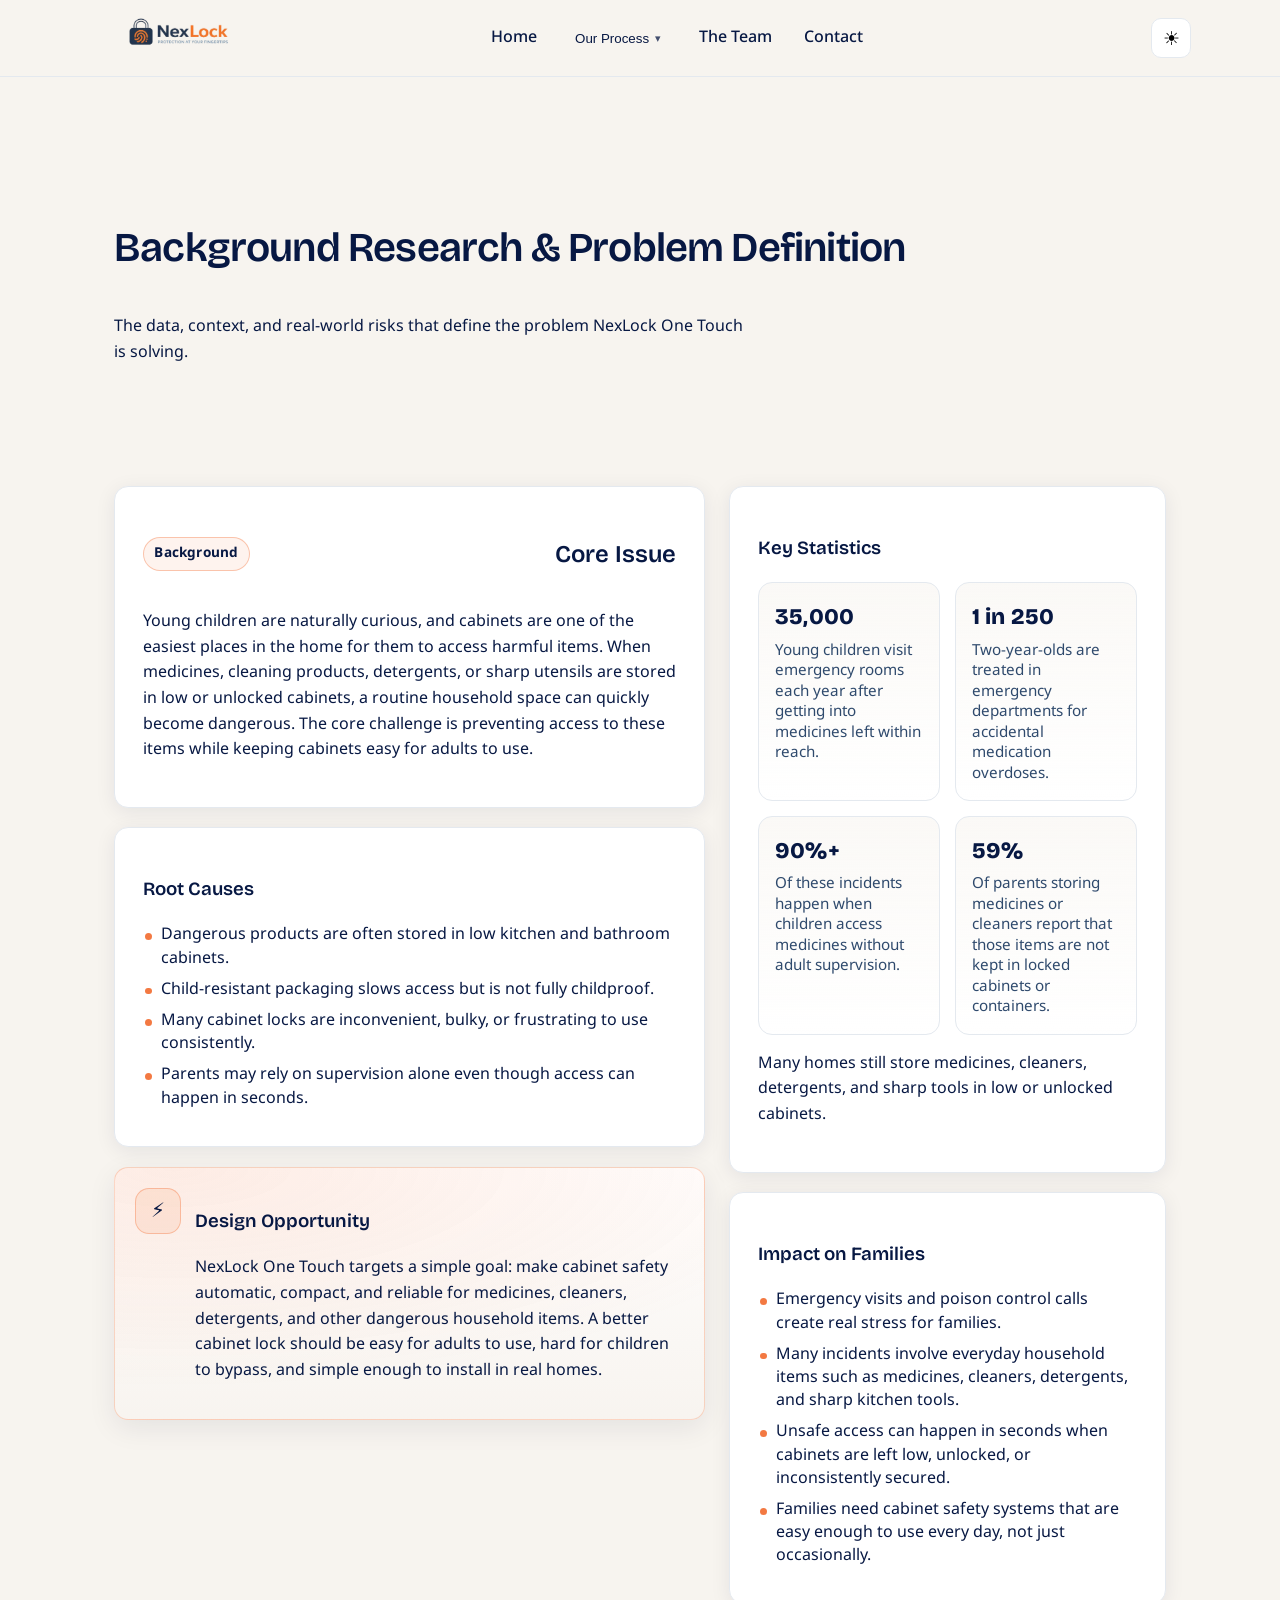
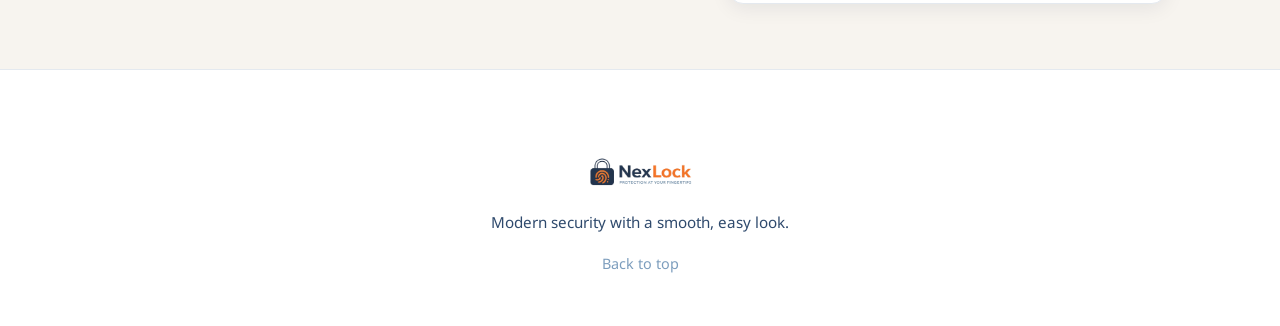
==== commit 0cb16a56: "Update background-research-problem-definition.html" ====
--- a/background-research-problem-definition.html
+++ b/background-research-problem-definition.html
@@ -94,7 +94,7 @@
 </div>
 <div class="stat-card">
 <div class="stat-value">59%</div>
-<div class="stat-label">Of parents storing medicines or cleaners low report that those items are not kept in locked cabinets or containers.</div>
+<div class="stat-label">Of parents storing medicines or cleaners report that those items are not kept in locked cabinets or containers.</div>
 </div>
 </div>
 <p class="muted" style="margin-top:1rem;">Many homes still store medicines, cleaners, detergents, and sharp tools in low or unlocked cabinets.</p>
--- a/styles.css
+++ b/styles.css
@@ -1252,8 +1252,8 @@
 
 .solution-grid {
   display: grid;
-  grid-template-columns: repeat(2, minmax(0, 1fr));
-  gap: 1.25rem;
+  grid-template-columns: 1fr;
+  gap: 1.5rem;
 }
 
 .solution-card {
@@ -1493,3 +1493,30 @@
     margin-right: auto;
   }
 }
+/* ================================
+   Ideate Solution page image cards
+   ================================ */
+
+.solution-card .solution-image{
+  width: 100%;
+  max-width: 720px;
+  height: auto;
+  display: block;
+  margin: 0 auto 1rem auto;
+  border-radius: var(--radius-lg);
+  border: 1px solid var(--border-color);
+  background: var(--bg-primary);
+  box-shadow: 0 6px 22px var(--shadow-color);
+}
+
+.solution-card .solution-list-title{
+  margin-top: 1rem;
+}
+
+.solution-card .clean-list{
+  margin-top: 0.5rem;
+}
+
+.solution-card .steps{
+  margin-top: 0.75rem;
+}
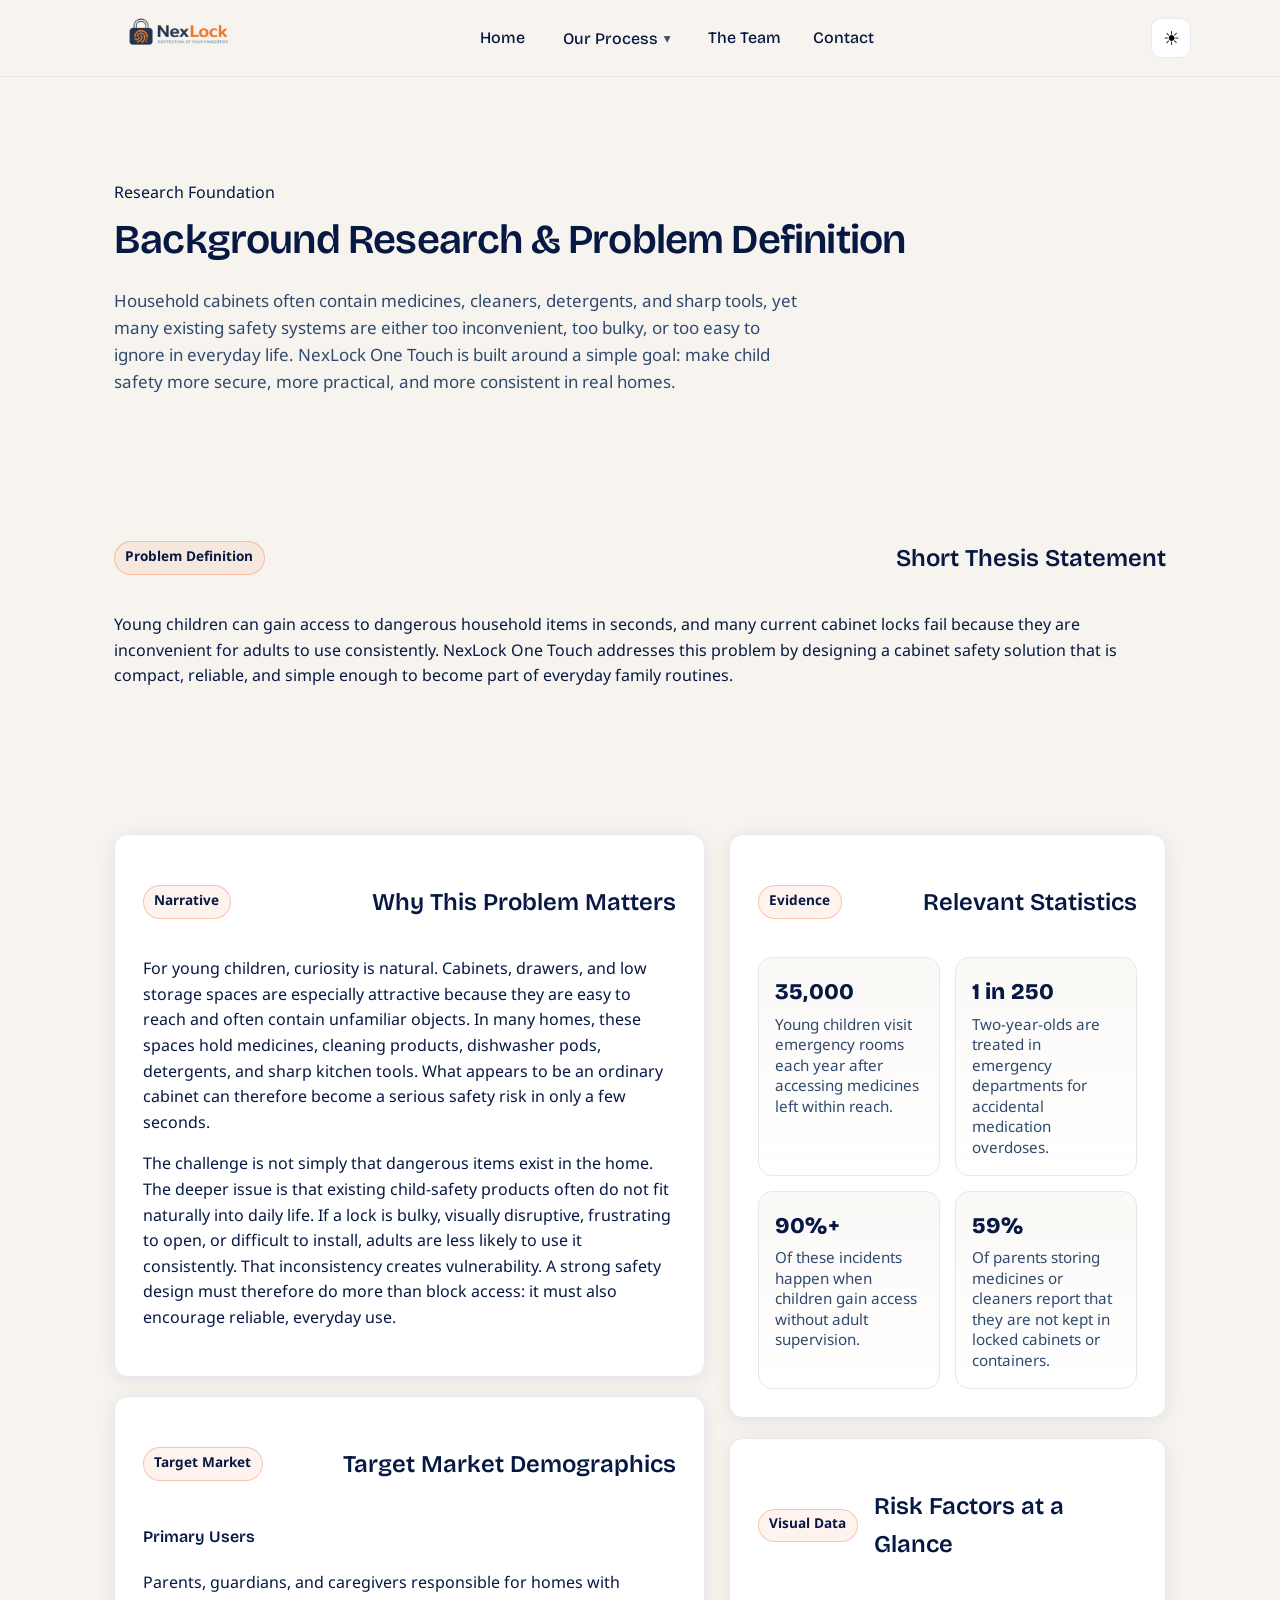
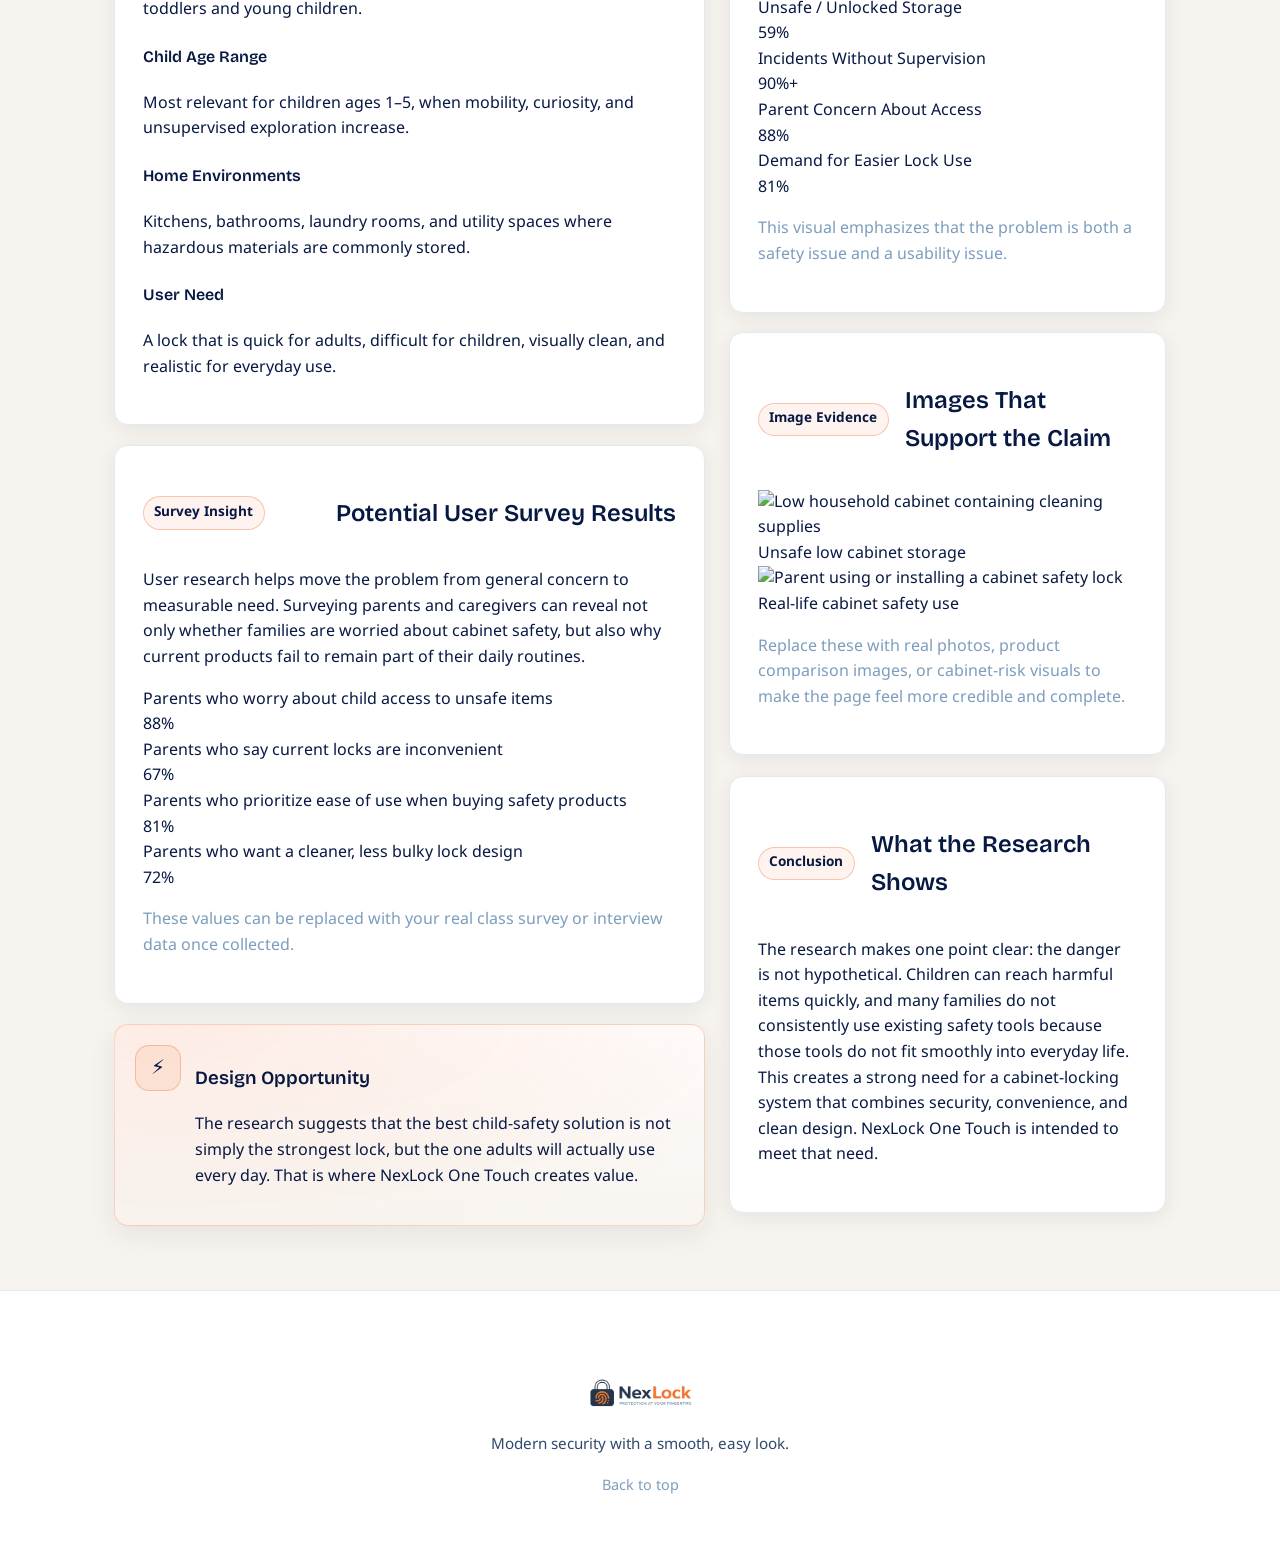
==== commit 8a58c007: "Update background-research-problem-definition.html" ====
--- a/background-research-problem-definition.html
+++ b/background-research-problem-definition.html
@@ -1,121 +1,323 @@
 <!DOCTYPE html>
-
-<html data-theme="light" lang="en"><head>
-<meta charset="utf-8"/>
-<meta content="width=device-width, initial-scale=1.0" name="viewport"/>
-<title>Background Research &amp; Problem Definition — NexLock One Touch</title>
-<link href="assets/favicon.png" rel="icon" type="image/png"/>
-<link href="https://fonts.googleapis.com" rel="preconnect"/>
-<link crossorigin="" href="https://fonts.gstatic.com" rel="preconnect"/>
-<link href="https://fonts.googleapis.com/css2?family=Bricolage+Grotesque:wght@400;500;600;700&amp;family=Noto+Sans+Thai:wght@300;400;500;600&amp;display=swap" rel="stylesheet"/>
-<link href="styles.css" rel="stylesheet"/>
-</head><body><header class="header">
-<div class="header-inner">
-<a class="logo-link" href="index.html#home">
-<img alt="NexLock One Touch" class="logo" src="logo.png"/>
-</a>
-<nav class="nav">
-<a class="nav-link" href="index.html#home">Home</a>
-<div class="nav-dropdown">
-<button aria-expanded="false" aria-haspopup="true" class="nav-link nav-dropdown-toggle" type="button">
-      Our Process
-      <span aria-hidden="true" class="chev">▾</span>
-</button>
-<div class="nav-dropdown-menu" role="menu">
-<a class="nav-dropdown-item" href="background-research-problem-definition.html" role="menuitem">Background Research &amp; Problem Definition</a>
-<a class="nav-dropdown-item" href="ideate-solution.html" role="menuitem">Ideate Solution</a>
-<a class="nav-dropdown-item" href="final-engineering-design.html" role="menuitem">Final Engineering Design</a>
-<a class="nav-dropdown-item" href="test-reflect.html" role="menuitem">Test &amp; Reflect</a>
-</div>
-</div>
-<a class="nav-link" href="the-team.html">The Team</a>
-<a class="nav-link" href="index.html#contact">Contact</a>
-</nav>
-<div class="header-actions">
-<button aria-label="Toggle light/dark theme" class="theme-toggle" type="button">
-<span class="theme-icon sun">☀</span>
-<span class="theme-icon moon">☾</span>
-</button>
-<button aria-expanded="false" aria-label="Open menu" class="hamburger" type="button">
-<span class="hamburger-line"></span>
-<span class="hamburger-line"></span>
-<span class="hamburger-line"></span>
-</button>
-</div>
-</div>
-</header><div aria-hidden="true" class="mobile-menu">
-<nav class="mobile-nav"><a class="mobile-nav-link" href="index.html#home">Home</a><a class="mobile-nav-link" href="background-research-problem-definition.html">Background Research &amp; Problem Definition</a><a class="mobile-nav-link" href="ideate-solution.html">Ideate Solution</a><a class="mobile-nav-link" href="final-engineering-design.html">Final Engineering Design</a><a class="mobile-nav-link" href="test-reflect.html">Test &amp; Reflect</a><a class="mobile-nav-link" href="the-team.html">The Team</a><a class="mobile-nav-link" href="index.html#contact">Contact</a></nav>
-</div><main class="process-page"><section class="section page-hero"><div class="container"><h1>Background Research &amp; Problem Definition</h1><p class="lead">The data, context, and real-world risks that define the problem NexLock One Touch is solving.</p></div></section>
-<section class="section">
-<div class="container">
-<div class="process-grid">
-<div class="process-col">
-<div class="process-card reveal" data-reveal="fade-up">
-<div class="card-header">
-<span class="tag">Background</span>
-<h2>Core Issue</h2>
-</div>
-<p>
-Young children are naturally curious, and cabinets are one of the easiest places in the home for them to access harmful items. When medicines, cleaning products, detergents, or sharp utensils are stored in low or unlocked cabinets, a routine household space can quickly become dangerous. The core challenge is preventing access to these items while keeping cabinets easy for adults to use.
-</p>
-</div>
-<div class="process-card reveal" data-reveal="fade-up">
-<h3>Root Causes</h3>
-<ul class="clean-list">
-<li>Dangerous products are often stored in low kitchen and bathroom cabinets.</li>
-<li>Child-resistant packaging slows access but is not fully childproof.</li>
-<li>Many cabinet locks are inconvenient, bulky, or frustrating to use consistently.</li>
-<li>Parents may rely on supervision alone even though access can happen in seconds.</li>
-</ul>
-</div>
-<div class="callout reveal" data-reveal="fade-up">
-<div class="callout-icon">⚡</div>
-<div>
-<h3>Design Opportunity</h3>
-<p><p>NexLock One Touch targets a simple goal: make cabinet safety automatic, compact, and reliable for medicines, cleaners, detergents, and other dangerous household items. A better cabinet lock should be easy for adults to use, hard for children to bypass, and simple enough to install in real homes.</p>
-</div>
-</div>
-</div>
-<div class="process-col">
-<div class="process-card reveal" data-reveal="fade-up">
-<h3>Key Statistics</h3>
-<div class="stat-grid">
-<div class="stat-card">
-<div class="stat-value">35,000</div>
-<div class="stat-label">Young children visit emergency rooms each year after getting into medicines left within reach.</div>
-</div>
-<div class="stat-card">
-<div class="stat-value">1 in 250</div>
-<div class="stat-label">Two-year-olds are treated in emergency departments for accidental medication overdoses.</div>
-</div>
-<div class="stat-card">
-<div class="stat-value">90%+</div>
-<div class="stat-label">Of these incidents happen when children access medicines without adult supervision.</div>
-</div>
-<div class="stat-card">
-<div class="stat-value">59%</div>
-<div class="stat-label">Of parents storing medicines or cleaners report that those items are not kept in locked cabinets or containers.</div>
-</div>
-</div>
-<p class="muted" style="margin-top:1rem;">Many homes still store medicines, cleaners, detergents, and sharp tools in low or unlocked cabinets.</p>
-</div>
-<div class="process-card reveal" data-reveal="fade-up">
-<h3>Impact on Families</h3>
-<ul class="clean-list">
-<li>Emergency visits and poison control calls create real stress for families.</li>
-<li>Many incidents involve everyday household items such as medicines, cleaners, detergents, and sharp kitchen tools.</li>
-<li>Unsafe access can happen in seconds when cabinets are left low, unlocked, or inconsistently secured.</li>
-<li>Families need cabinet safety systems that are easy enough to use every day, not just occasionally.</li>
-</ul>
-</div>
-</div>
-</div>
-</div>
-</section>
-</main><footer class="footer">
-<div class="container footer-inner">
-<img alt="NexLock One Touch" class="footer-logo" src="logo.png"/>
-<p class="footer-tagline">Modern security with a smooth, easy look.</p>
-<a class="back-to-top" href="#home">Back to top</a>
-</div>
-</footer><script src="script.js"></script></body></html>
+<html data-theme="light" lang="en">
+<head>
+  <meta charset="utf-8"/>
+  <meta content="width=device-width, initial-scale=1.0" name="viewport"/>
+  <title>Background Research &amp; Problem Definition — NexLock One Touch</title>
+  <link href="assets/favicon.png" rel="icon" type="image/png"/>
+  <link href="https://fonts.googleapis.com" rel="preconnect"/>
+  <link crossorigin="" href="https://fonts.gstatic.com" rel="preconnect"/>
+  <link href="https://fonts.googleapis.com/css2?family=Bricolage+Grotesque:wght@400;500;600;700;800&family=Noto+Sans+Thai:wght@300;400;500;600&display=swap" rel="stylesheet"/>
+  <link href="styles.css" rel="stylesheet"/>
+</head>
+
+<body>
+  <header class="header">
+    <div class="header-inner">
+      <a class="logo-link" href="index.html#home">
+        <img alt="NexLock One Touch" class="logo" src="logo.png"/>
+      </a>
+
+      <nav class="nav">
+        <a class="nav-link" href="index.html#home">Home</a>
+
+        <div class="nav-dropdown">
+          <button aria-expanded="false" aria-haspopup="true" class="nav-link nav-dropdown-toggle" type="button">
+            Our Process
+            <span aria-hidden="true" class="chev">▾</span>
+          </button>
+          <div class="nav-dropdown-menu" role="menu">
+            <a class="nav-dropdown-item" href="background-research-problem-definition.html" role="menuitem">Background Research &amp; Problem Definition</a>
+            <a class="nav-dropdown-item" href="ideate-solution.html" role="menuitem">Ideate Solution</a>
+            <a class="nav-dropdown-item" href="final-engineering-design.html" role="menuitem">Final Engineering Design</a>
+            <a class="nav-dropdown-item" href="test-reflect.html" role="menuitem">Test &amp; Reflect</a>
+          </div>
+        </div>
+
+        <a class="nav-link" href="the-team.html">The Team</a>
+        <a class="nav-link" href="index.html#contact">Contact</a>
+      </nav>
+
+      <div class="header-actions">
+        <button aria-label="Toggle light/dark theme" class="theme-toggle" type="button">
+          <span class="theme-icon sun">☀</span>
+          <span class="theme-icon moon">☾</span>
+        </button>
+        <button aria-expanded="false" aria-label="Open menu" class="hamburger" type="button">
+          <span class="hamburger-line"></span>
+          <span class="hamburger-line"></span>
+          <span class="hamburger-line"></span>
+        </button>
+      </div>
+    </div>
+  </header>
+
+  <div aria-hidden="true" class="mobile-menu">
+    <nav class="mobile-nav">
+      <a class="mobile-nav-link" href="index.html#home">Home</a>
+      <a class="mobile-nav-link" href="background-research-problem-definition.html">Background Research &amp; Problem Definition</a>
+      <a class="mobile-nav-link" href="ideate-solution.html">Ideate Solution</a>
+      <a class="mobile-nav-link" href="final-engineering-design.html">Final Engineering Design</a>
+      <a class="mobile-nav-link" href="test-reflect.html">Test &amp; Reflect</a>
+      <a class="mobile-nav-link" href="the-team.html">The Team</a>
+      <a class="mobile-nav-link" href="index.html#contact">Contact</a>
+    </nav>
+  </div>
+
+  <main class="process-page">
+
+    <!-- HERO -->
+    <section class="section page-hero research-hero">
+      <div class="container">
+        <span class="eyebrow">Research Foundation</span>
+        <h1>Background Research &amp; Problem Definition</h1>
+        <p class="lead">
+          Household cabinets often contain medicines, cleaners, detergents, and sharp tools,
+          yet many existing safety systems are either too inconvenient, too bulky, or too easy
+          to ignore in everyday life. NexLock One Touch is built around a simple goal: make
+          child safety more secure, more practical, and more consistent in real homes.
+        </p>
+      </div>
+    </section>
+
+    <!-- THESIS -->
+    <section class="section">
+      <div class="container">
+        <div class="research-thesis-card reveal" data-reveal="fade-up">
+          <div class="card-header">
+            <span class="tag">Problem Definition</span>
+            <h2>Short Thesis Statement</h2>
+          </div>
+          <p class="thesis-text">
+            Young children can gain access to dangerous household items in seconds, and many current
+            cabinet locks fail because they are inconvenient for adults to use consistently. NexLock
+            One Touch addresses this problem by designing a cabinet safety solution that is compact,
+            reliable, and simple enough to become part of everyday family routines.
+          </p>
+        </div>
+      </div>
+    </section>
+
+    <!-- MAIN GRID -->
+    <section class="section">
+      <div class="container">
+        <div class="process-grid">
+
+          <!-- LEFT COLUMN -->
+          <div class="process-col">
+
+            <div class="process-card reveal" data-reveal="fade-up">
+              <div class="card-header">
+                <span class="tag">Narrative</span>
+                <h2>Why This Problem Matters</h2>
+              </div>
+              <p>
+                For young children, curiosity is natural. Cabinets, drawers, and low storage spaces are
+                especially attractive because they are easy to reach and often contain unfamiliar objects.
+                In many homes, these spaces hold medicines, cleaning products, dishwasher pods, detergents,
+                and sharp kitchen tools. What appears to be an ordinary cabinet can therefore become a serious
+                safety risk in only a few seconds.
+              </p>
+              <p>
+                The challenge is not simply that dangerous items exist in the home. The deeper issue is that
+                existing child-safety products often do not fit naturally into daily life. If a lock is bulky,
+                visually disruptive, frustrating to open, or difficult to install, adults are less likely to
+                use it consistently. That inconsistency creates vulnerability. A strong safety design must
+                therefore do more than block access: it must also encourage reliable, everyday use.
+              </p>
+            </div>
+
+            <div class="process-card reveal" data-reveal="fade-up">
+              <div class="card-header">
+                <span class="tag">Target Market</span>
+                <h2>Target Market Demographics</h2>
+              </div>
+              <div class="demo-grid">
+                <div class="demo-item">
+                  <h4>Primary Users</h4>
+                  <p>Parents, guardians, and caregivers responsible for homes with toddlers and young children.</p>
+                </div>
+                <div class="demo-item">
+                  <h4>Child Age Range</h4>
+                  <p>Most relevant for children ages 1–5, when mobility, curiosity, and unsupervised exploration increase.</p>
+                </div>
+                <div class="demo-item">
+                  <h4>Home Environments</h4>
+                  <p>Kitchens, bathrooms, laundry rooms, and utility spaces where hazardous materials are commonly stored.</p>
+                </div>
+                <div class="demo-item">
+                  <h4>User Need</h4>
+                  <p>A lock that is quick for adults, difficult for children, visually clean, and realistic for everyday use.</p>
+                </div>
+              </div>
+            </div>
+
+            <div class="process-card reveal" data-reveal="fade-up">
+              <div class="card-header">
+                <span class="tag">Survey Insight</span>
+                <h2>Potential User Survey Results</h2>
+              </div>
+              <p>
+                User research helps move the problem from general concern to measurable need. Surveying parents
+                and caregivers can reveal not only whether families are worried about cabinet safety, but also
+                why current products fail to remain part of their daily routines.
+              </p>
+
+              <div class="survey-list">
+                <div class="survey-row">
+                  <span class="survey-question">Parents who worry about child access to unsafe items</span>
+                  <div class="survey-bar"><span style="width: 88%;"></span></div>
+                  <span class="survey-value">88%</span>
+                </div>
+                <div class="survey-row">
+                  <span class="survey-question">Parents who say current locks are inconvenient</span>
+                  <div class="survey-bar"><span style="width: 67%;"></span></div>
+                  <span class="survey-value">67%</span>
+                </div>
+                <div class="survey-row">
+                  <span class="survey-question">Parents who prioritize ease of use when buying safety products</span>
+                  <div class="survey-bar"><span style="width: 81%;"></span></div>
+                  <span class="survey-value">81%</span>
+                </div>
+                <div class="survey-row">
+                  <span class="survey-question">Parents who want a cleaner, less bulky lock design</span>
+                  <div class="survey-bar"><span style="width: 72%;"></span></div>
+                  <span class="survey-value">72%</span>
+                </div>
+              </div>
+
+              <p class="muted" style="margin-top:1rem;">
+                These values can be replaced with your real class survey or interview data once collected.
+              </p>
+            </div>
+
+            <div class="callout reveal" data-reveal="fade-up">
+              <div class="callout-icon">⚡</div>
+              <div>
+                <h3>Design Opportunity</h3>
+                <p>
+                  The research suggests that the best child-safety solution is not simply the strongest lock,
+                  but the one adults will actually use every day. That is where NexLock One Touch creates value.
+                </p>
+              </div>
+            </div>
+
+          </div>
+
+          <!-- RIGHT COLUMN -->
+          <div class="process-col">
+
+            <div class="process-card reveal" data-reveal="fade-up">
+              <div class="card-header">
+                <span class="tag">Evidence</span>
+                <h2>Relevant Statistics</h2>
+              </div>
+
+              <div class="stat-grid polished-stats">
+                <div class="stat-card">
+                  <div class="stat-value">35,000</div>
+                  <div class="stat-label">Young children visit emergency rooms each year after accessing medicines left within reach.</div>
+                </div>
+                <div class="stat-card">
+                  <div class="stat-value">1 in 250</div>
+                  <div class="stat-label">Two-year-olds are treated in emergency departments for accidental medication overdoses.</div>
+                </div>
+                <div class="stat-card">
+                  <div class="stat-value">90%+</div>
+                  <div class="stat-label">Of these incidents happen when children gain access without adult supervision.</div>
+                </div>
+                <div class="stat-card">
+                  <div class="stat-value">59%</div>
+                  <div class="stat-label">Of parents storing medicines or cleaners report that they are not kept in locked cabinets or containers.</div>
+                </div>
+              </div>
+            </div>
+
+            <!-- VISUAL CHART -->
+            <div class="process-card reveal" data-reveal="fade-up">
+              <div class="card-header">
+                <span class="tag">Visual Data</span>
+                <h2>Risk Factors at a Glance</h2>
+              </div>
+
+              <div class="chart-card">
+                <div class="chart-row">
+                  <span class="chart-label">Unsafe / Unlocked Storage</span>
+                  <div class="chart-track"><span class="chart-fill" style="width:59%;"></span></div>
+                  <span class="chart-number">59%</span>
+                </div>
+                <div class="chart-row">
+                  <span class="chart-label">Incidents Without Supervision</span>
+                  <div class="chart-track"><span class="chart-fill" style="width:92%;"></span></div>
+                  <span class="chart-number">90%+</span>
+                </div>
+                <div class="chart-row">
+                  <span class="chart-label">Parent Concern About Access</span>
+                  <div class="chart-track"><span class="chart-fill" style="width:88%;"></span></div>
+                  <span class="chart-number">88%</span>
+                </div>
+                <div class="chart-row">
+                  <span class="chart-label">Demand for Easier Lock Use</span>
+                  <div class="chart-track"><span class="chart-fill" style="width:81%;"></span></div>
+                  <span class="chart-number">81%</span>
+                </div>
+              </div>
+
+              <p class="muted" style="margin-top:1rem;">
+                This visual emphasizes that the problem is both a safety issue and a usability issue.
+              </p>
+            </div>
+
+            <!-- IMAGE SECTION -->
+            <div class="process-card reveal" data-reveal="fade-up">
+              <div class="card-header">
+                <span class="tag">Image Evidence</span>
+                <h2>Images That Support the Claim</h2>
+              </div>
+
+              <div class="image-grid">
+                <div class="image-placeholder">
+                  <img src="assets/research-image-1.jpg" alt="Low household cabinet containing cleaning supplies"/>
+                  <span>Unsafe low cabinet storage</span>
+                </div>
+                <div class="image-placeholder">
+                  <img src="assets/research-image-2.jpg" alt="Parent using or installing a cabinet safety lock"/>
+                  <span>Real-life cabinet safety use</span>
+                </div>
+              </div>
+
+              <p class="muted" style="margin-top:1rem;">
+                Replace these with real photos, product comparison images, or cabinet-risk visuals to make the page feel more credible and complete.
+              </p>
+            </div>
+
+            <div class="process-card reveal" data-reveal="fade-up">
+              <div class="card-header">
+                <span class="tag">Conclusion</span>
+                <h2>What the Research Shows</h2>
+              </div>
+              <p>
+                The research makes one point clear: the danger is not hypothetical. Children can reach harmful
+                items quickly, and many families do not consistently use existing safety tools because those tools
+                do not fit smoothly into everyday life. This creates a strong need for a cabinet-locking system
+                that combines security, convenience, and clean design. NexLock One Touch is intended to meet that need.
+              </p>
+            </div>
+
+          </div>
+        </div>
+      </div>
+    </section>
+  </main>
+
+  <footer class="footer">
+    <div class="container footer-inner">
+      <img alt="NexLock One Touch" class="footer-logo" src="logo.png"/>
+      <p class="footer-tagline">Modern security with a smooth, easy look.</p>
+      <a class="back-to-top" href="#">Back to top</a>
+    </div>
+  </footer>
+
+  <script src="script.js"></script>
+</body>
+</html>
--- a/styles.css
+++ b/styles.css
@@ -1,10 +1,8 @@
 /* ============================================
    NexLock — Brand Styles
-   Color palette from concept board
    ============================================ */
 
 :root {
-  /* Colors */
   --deep-navy: #071843;
   --blue: #2F4A6D;
   --muted-blue: #7C9DBD;
@@ -12,9 +10,8 @@
   --off-white: #F7F4EF;
   --accent-orange: #F26A2E;
 
-  /* Theme (light default) */
   --bg-primary: var(--off-white);
-  --bg-secondary: #fff;
+  --bg-secondary: #ffffff;
   --text-primary: var(--deep-navy);
   --text-secondary: var(--blue);
   --text-muted: var(--muted-blue);
@@ -22,7 +19,9 @@
   --shadow-color: rgba(7, 24, 67, 0.08);
   --header-bg: rgba(247, 244, 239, 0.95);
 
-  /* Motion */
+  --card-bg: #ffffff;
+  --shadow-md: 0 12px 34px rgba(7, 24, 67, 0.12);
+
   --ease-out: cubic-bezier(.22, 1, .36, 1);
   --radius-xl: 18px;
   --radius-lg: 14px;
@@ -31,13 +30,16 @@
 
 [data-theme="dark"] {
   --bg-primary: #0d1629;
-  --bg-secondary: var(--deep-navy);
+  --bg-secondary: #071843;
   --text-primary: var(--off-white);
   --text-secondary: var(--light-gray);
   --text-muted: var(--muted-blue);
-  --border-color: var(--blue);
+  --border-color: #2F4A6D;
   --shadow-color: rgba(0, 0, 0, 0.3);
   --header-bg: rgba(7, 24, 67, 0.95);
+
+  --card-bg: #102246;
+  --shadow-md: 0 14px 38px rgba(0, 0, 0, 0.34);
 }
 
 /* Reset & base */
@@ -59,6 +61,37 @@
   color: var(--text-primary);
   background-color: var(--bg-primary);
   transition: background-color 0.3s ease, color 0.3s ease;
+}
+
+h1, h2, h3, h4 {
+  font-family: "Bricolage Grotesque", system-ui, sans-serif;
+  font-weight: 600;
+}
+
+a {
+  color: var(--accent-orange);
+  text-decoration: none;
+  transition: color 0.2s ease, opacity 0.2s ease;
+}
+
+a:hover {
+  opacity: 0.9;
+}
+
+.container {
+  max-width: 1150px;
+  margin: 0 auto;
+  padding: 0 1.5rem;
+}
+
+.muted {
+  color: var(--text-muted);
+}
+
+.lead {
+  max-width: 70ch;
+  color: var(--text-secondary);
+  font-size: 1.06rem;
 }
 
 /* Background layers */
@@ -97,33 +130,7 @@
   background: radial-gradient(circle at 30% 30%, rgba(124,157,189,.55), transparent 62%);
 }
 
-/* Typography */
-h1, h2, h3 {
-  font-family: "Bricolage Grotesque", system-ui, sans-serif;
-  font-weight: 600;
-}
-
-a {
-  color: var(--accent-orange);
-  text-decoration: none;
-  transition: color 0.2s ease, opacity 0.2s ease;
-}
-
-a:hover {
-  opacity: 0.85;
-}
-
-/* Layout */
-.container {
-  max-width: 1150px;
-  margin: 0 auto;
-  padding: 0 1.5rem;
-}
-
-/* ============================================
-   Header
-   ============================================ */
-
+/* Header */
 .header {
   position: sticky;
   top: 0;
@@ -135,7 +142,6 @@
   transition: background 0.3s ease;
 }
 
-/* Add subtle shadow when scrolling */
 .header.is-scrolled {
   box-shadow: 0 10px 30px var(--shadow-color);
 }
@@ -147,6 +153,7 @@
   max-width: 1150px;
   margin: 0 auto;
   padding: 1rem 1.5rem;
+  height: 76px;
 }
 
 .logo-link {
@@ -157,17 +164,23 @@
   height: 76px;
   width: auto;
   display: block;
+  transform: scale(1.55);
+  transform-origin: left center;
 }
 
 .nav {
   display: none;
   gap: 2rem;
+  align-items: center;
 }
 
 .nav-link {
   color: var(--text-primary);
   font-weight: 500;
   position: relative;
+  background: transparent;
+  font-family: "Bricolage Grotesque", system-ui, sans-serif;
+  font-size: 1rem;
 }
 
 .nav-link::after {
@@ -208,7 +221,6 @@
   display: flex;
   align-items: center;
   justify-content: center;
-  transition: background 0.2s, border-color 0.2s;
 }
 
 .theme-toggle:hover {
@@ -269,10 +281,7 @@
 /* Mobile menu */
 .mobile-menu {
   position: fixed;
-  top: 0;
-  left: 0;
-  right: 0;
-  bottom: 0;
+  inset: 0;
   background: var(--header-bg);
   z-index: 99;
   display: flex;
@@ -316,10 +325,80 @@
   }
 }
 
-/* ============================================
-   Hero
-   ============================================ */
-
+/* Desktop dropdown */
+.nav-dropdown {
+  position: relative;
+  display: inline-flex;
+  align-items: center;
+}
+
+.nav-dropdown-toggle {
+  display: inline-flex;
+  align-items: center;
+  gap: 6px;
+  background: transparent;
+  border: none;
+  cursor: pointer;
+  color: var(--text-primary);
+}
+
+.nav-dropdown-toggle .chev {
+  font-size: 0.85em;
+  opacity: 0.75;
+  transition: transform 0.2s ease;
+}
+
+.nav-dropdown-toggle[aria-expanded="true"] .chev {
+  transform: rotate(180deg);
+}
+
+.nav-dropdown-menu {
+  position: absolute;
+  top: calc(100% + 10px);
+  left: 0;
+  min-width: 340px;
+  padding: 10px;
+  border-radius: 16px;
+  background: var(--bg-secondary); /* solid color */
+  box-shadow: var(--shadow-md);
+  border: 1px solid rgba(124, 157, 189, 0.22);
+  display: none;
+  z-index: 120;
+}
+
+[data-theme="dark"] .nav-dropdown-menu {
+  background: #102246; /* solid color in dark mode */
+}
+
+.nav-dropdown.is-open .nav-dropdown-menu {
+  display: grid;
+  gap: 6px;
+}
+
+.nav-dropdown-item {
+  display: block;
+  padding: 10px 12px;
+  border-radius: 12px;
+  color: var(--text-primary);
+  text-decoration: none;
+  font-family: "Bricolage Grotesque", system-ui, sans-serif;
+  font-size: 0.98rem;
+  transition: transform 0.18s ease, background 0.18s ease, color 0.18s ease;
+}
+
+.nav-dropdown-item:hover {
+  background: rgba(124, 157, 189, 0.14);
+  transform: translateY(-1px);
+  color: var(--accent-orange);
+}
+
+@media (max-width: 900px) {
+  .nav-dropdown {
+    display: none;
+  }
+}
+
+/* Hero */
 .hero {
   position: relative;
   min-height: 80vh;
@@ -346,6 +425,23 @@
   pointer-events: none;
 }
 
+.hero-layout {
+  position: relative;
+  z-index: 1;
+  display: grid;
+  grid-template-columns: 1.1fr 0.9fr;
+  align-items: center;
+  gap: 2rem;
+  min-height: 80vh;
+}
+
+.hero-content {
+  position: relative;
+  z-index: 1;
+  max-width: 560px;
+  min-width: 0;
+}
+
 .hero-badge {
   display: inline-flex;
   align-items: center;
@@ -359,14 +455,6 @@
   backdrop-filter: blur(10px);
   -webkit-backdrop-filter: blur(10px);
   margin-bottom: 1.25rem;
-}
-
-.hero-product {
-  margin: .75rem 0 .25rem 0;
-  font-family: var(--font-display);
-  font-weight: 600;
-  letter-spacing: .2px;
-  color: var(--text-secondary);
 }
 
 [data-theme="dark"] .hero-badge {
@@ -381,9 +469,12 @@
   box-shadow: 0 0 0 6px rgba(242,106,46,.12);
 }
 
-.hero-content {
-  position: relative;
-  z-index: 1;
+.hero-product {
+  margin: .75rem 0 .25rem 0;
+  font-weight: 600;
+  letter-spacing: .2px;
+  color: var(--text-secondary);
+  font-family: "Bricolage Grotesque", system-ui, sans-serif;
 }
 
 .hero-title {
@@ -404,6 +495,40 @@
   display: flex;
   flex-wrap: wrap;
   gap: 1rem;
+}
+
+.hero-metrics {
+  display: flex;
+  flex-wrap: wrap;
+  gap: .75rem;
+  margin-top: 1.75rem;
+}
+
+.metric {
+  display: inline-flex;
+  align-items: baseline;
+  gap: .5rem;
+  padding: .6rem .8rem;
+  border-radius: 999px;
+  border: 1px solid var(--border-color);
+  background: rgba(255,255,255,.55);
+  backdrop-filter: blur(10px);
+  -webkit-backdrop-filter: blur(10px);
+}
+
+[data-theme="dark"] .metric {
+  background: rgba(7,24,67,.55);
+}
+
+.metric-k {
+  font-family: "Bricolage Grotesque", system-ui, sans-serif;
+  font-weight: 700;
+  color: var(--text-primary);
+}
+
+.metric-l {
+  color: var(--text-secondary);
+  font-size: .95rem;
 }
 
 /* Buttons */
@@ -443,29 +568,12 @@
 }
 
 .btn-secondary:hover {
-  box-shadow: 0 10px 30px rgba(47,74,109,.18);
-}
-
-.btn-secondary:hover {
   background: var(--blue);
   color: white;
-}
-
-.btn-download {
-  background: var(--deep-navy);
-  color: white;
-  margin-top: 1rem;
-}
-
-.btn-download:hover {
-  background: var(--blue);
-  color: white;
-}
-
-/* ============================================
-   Sections
-   ============================================ */
-
+  box-shadow: 0 10px 30px rgba(47,74,109,.18);
+}
+
+/* Sections */
 .section {
   padding: 4rem 0;
 }
@@ -489,9 +597,209 @@
   color: var(--text-primary);
 }
 
-/* About */
+.abstract-text {
+  max-width: 760px;
+  margin: 0 auto;
+  text-align: center;
+  color: var(--text-secondary);
+}
+
+.research-intro {
+  max-width: 640px;
+  margin: 0 auto 2.25rem auto;
+  text-align: center;
+  color: var(--text-secondary);
+}
+
+.research-grid {
+  display: grid;
+  grid-template-columns: 1fr;
+  gap: 1.75rem;
+  max-width: 980px;
+  margin: 0 auto;
+}
+
+.research-card {
+  background: var(--bg-secondary);
+  border-radius: var(--radius-xl);
+  border: 1px solid var(--border-color);
+  box-shadow: 0 6px 28px var(--shadow-color);
+  padding: 1.5rem 1.5rem 1.75rem 1.5rem;
+  transition: transform .3s var(--ease-out), box-shadow .3s var(--ease-out), border-color .3s var(--ease-out);
+}
+
+.research-card:hover {
+  transform: translateY(-4px);
+  box-shadow: 0 10px 36px var(--shadow-color);
+  border-color: rgba(242,106,46,.3);
+}
+
+.research-image-wrapper {
+  border-radius: var(--radius-lg);
+  overflow: hidden;
+  border: 1px solid var(--border-color);
+  background: var(--bg-primary);
+}
+
+.research-image {
+  width: 100%;
+  height: auto;
+  display: block;
+}
+
+.research-caption {
+  margin: 0.75rem 0 0 0;
+  font-size: 0.95rem;
+  color: var(--text-secondary);
+  text-align: center;
+}
+
+/* Home solution cards */
+.section-header {
+  text-align: center;
+  max-width: 820px;
+  margin: 0 auto 2.5rem auto;
+}
+
+.section-subtitle {
+  margin: 0.75rem auto 0 auto;
+  color: var(--text-secondary);
+  max-width: 720px;
+}
+
+.solution-block {
+  max-width: 1040px;
+  margin: 0 auto;
+}
+
+.solution-grid {
+  display: grid;
+  grid-template-columns: 1fr;
+  gap: 1.75rem;
+  align-items: start;
+}
+
+@media (min-width: 920px) {
+  .solution-grid {
+    grid-template-columns: 1fr 1fr;
+    gap: 2.25rem;
+    align-items: center;
+  }
+
+  .solution-grid--reverse .solution-media { order: 2; }
+  .solution-grid--reverse .solution-content { order: 1; }
+}
+
+.solution-media-card {
+  background: var(--bg-secondary);
+  border-radius: var(--radius-xl);
+  border: 1px solid var(--border-color);
+  box-shadow: 0 6px 28px var(--shadow-color);
+  padding: 1rem;
+  transition: transform .3s var(--ease-out), box-shadow .3s var(--ease-out), border-color .3s var(--ease-out);
+}
+
+.solution-media-card:hover {
+  transform: translateY(-4px);
+  box-shadow: 0 10px 36px var(--shadow-color);
+  border-color: rgba(242,106,46,.3);
+}
+
+.solution-image {
+  width: 100%;
+  height: auto;
+  display: block;
+  border-radius: var(--radius-lg);
+  border: 1px solid var(--border-color);
+  background: var(--bg-primary);
+}
+
+.solution-label {
+  margin: 0 0 0.5rem 0;
+  font-size: 0.9rem;
+  color: var(--text-muted);
+  letter-spacing: .02em;
+}
+
+.solution-title {
+  margin: 0;
+  font-size: clamp(1.3rem, 1.1rem + 0.8vw, 1.75rem);
+  line-height: 1.15;
+}
+
+.solution-title-row {
+  display: flex;
+  flex-wrap: wrap;
+  gap: 0.6rem 0.8rem;
+  align-items: baseline;
+}
+
+.solution-badge {
+  display: inline-flex;
+  align-items: center;
+  gap: .4rem;
+  padding: 0.35rem 0.6rem;
+  border-radius: 999px;
+  border: 1px solid rgba(242,106,46,.35);
+  background: rgba(242,106,46,.12);
+  color: var(--text-primary);
+  font-size: 0.85rem;
+  font-weight: 600;
+}
+
+[data-theme="dark"] .solution-badge {
+  background: rgba(242,106,46,.16);
+  border-color: rgba(242,106,46,.28);
+}
+
+.solution-overview {
+  margin: 0.85rem 0 1.25rem 0;
+  color: var(--text-secondary);
+}
+
+.solution-lists {
+  display: grid;
+  gap: 1rem;
+}
+
+.solution-list {
+  background: rgba(255,255,255,.55);
+  border: 1px solid var(--border-color);
+  border-radius: var(--radius-xl);
+  padding: 1rem 1rem 0.9rem 1rem;
+  box-shadow: 0 6px 22px var(--shadow-color);
+}
+
+[data-theme="dark"] .solution-list {
+  background: rgba(7,24,67,.42);
+}
+
+.solution-list-title {
+  margin: 0 0 0.5rem 0;
+  font-size: 0.95rem;
+  color: var(--text-primary);
+}
+
+.solution-list ul {
+  margin: 0;
+  padding-left: 1.1rem;
+  color: var(--text-secondary);
+}
+
+.solution-list li {
+  margin: 0.35rem 0;
+}
+
+.section-divider {
+  max-width: 1040px;
+  margin: 2.25rem auto;
+  height: 1px;
+  background: linear-gradient(90deg, transparent, rgba(124,157,189,.35), transparent);
+}
+
+/* Team */
 .about-intro {
-  max-width: 640px;
+  max-width: 760px;
   margin: 0 auto 2.5rem auto;
   text-align: center;
   color: var(--text-secondary);
@@ -546,284 +854,16 @@
 }
 
 .creator-meta {
-  margin: 0;
+  margin: 0.15rem 0;
   font-size: 0.95rem;
   color: var(--text-muted);
 }
 
-/* Research */
-.research-intro {
-  max-width: 640px;
-  margin: 0 auto 2.25rem auto;
-  text-align: center;
-  color: var(--text-secondary);
-}
-
-.abstract-text {
-  max-width: 760px;
-  margin: 0 auto;
-  text-align: center;
-  color: var(--text-secondary);
-}
-
-.research-grid {
-  display: grid;
-  grid-template-columns: 1fr;
-  gap: 1.75rem;
-  max-width: 980px;
-  margin: 0 auto;
-}
-
-.research-card {
-  background: var(--bg-secondary);
-  border-radius: var(--radius-xl);
-  border: 1px solid var(--border-color);
-  box-shadow: 0 6px 28px var(--shadow-color);
-  padding: 1.5rem 1.5rem 1.75rem 1.5rem;
-  transition: transform .3s var(--ease-out), box-shadow .3s var(--ease-out), border-color .3s var(--ease-out);
-}
-
-.research-card:hover {
-  transform: translateY(-4px);
-  box-shadow: 0 10px 36px var(--shadow-color);
-  border-color: rgba(242,106,46,.3);
-}
-
-.research-image-wrapper {
-  border-radius: var(--radius-lg);
-  overflow: hidden;
-  border: 1px solid var(--border-color);
-  background: var(--bg-primary);
-}
-
-.research-image {
-  width: 100%;
-  height: auto;
-  display: block;
-}
-
-.research-caption {
-  margin: 0.75rem 0 0 0;
+.creator-school {
+  margin: 0.35rem 0 0 0;
   font-size: 0.95rem;
   color: var(--text-secondary);
-  text-align: center;
-}
-
-/* Ideate Solution */
-.section-header {
-  text-align: center;
-  max-width: 820px;
-  margin: 0 auto 2.5rem auto;
-}
-
-.section-subtitle {
-  margin: 0.75rem auto 0 auto;
-  color: var(--text-secondary);
-  max-width: 720px;
-}
-
-.solution-block {
-  max-width: 1040px;
-  margin: 0 auto;
-}
-
-.solution-grid {
-  display: grid;
-  grid-template-columns: 1fr;
-  gap: 1.75rem;
-  align-items: start;
-}
-
-@media (min-width: 920px) {
-  .solution-grid {
-    grid-template-columns: 1fr 1fr;
-    gap: 2.25rem;
-    align-items: center;
-  }
-  .solution-grid--reverse .solution-media { order: 2; }
-  .solution-grid--reverse .solution-content { order: 1; }
-}
-
-.solution-media-card {
-  background: var(--bg-secondary);
-  border-radius: var(--radius-xl);
-  border: 1px solid var(--border-color);
-  box-shadow: 0 6px 28px var(--shadow-color);
-  padding: 1rem;
-  transition: transform .3s var(--ease-out), box-shadow .3s var(--ease-out), border-color .3s var(--ease-out);
-}
-
-.solution-media-card:hover {
-  transform: translateY(-4px);
-  box-shadow: 0 10px 36px var(--shadow-color);
-  border-color: rgba(242,106,46,.3);
-}
-
-.solution-image {
-  width: 100%;
-  height: auto;
-  display: block;
-  border-radius: var(--radius-lg);
-  border: 1px solid var(--border-color);
-  background: var(--bg-primary);
-}
-
-.solution-label {
-  margin: 0 0 0.5rem 0;
-  font-size: 0.9rem;
-  color: var(--text-muted);
-  letter-spacing: .02em;
-}
-
-.solution-title {
-  margin: 0;
-  font-size: clamp(1.3rem, 1.1rem + 0.8vw, 1.75rem);
-  line-height: 1.15;
-}
-
-.solution-title-row {
-  display: flex;
-  flex-wrap: wrap;
-  gap: 0.6rem 0.8rem;
-  align-items: baseline;
-}
-
-.solution-badge {
-  display: inline-flex;
-  align-items: center;
-  gap: .4rem;
-  padding: 0.35rem 0.6rem;
-  border-radius: 999px;
-  border: 1px solid rgba(242,106,46,.35);
-  background: rgba(242,106,46,.12);
-  color: var(--text-primary);
-  font-size: 0.85rem;
-  font-weight: 600;
-}
-
-[data-theme="dark"] .solution-badge {
-  background: rgba(242,106,46,.16);
-  border-color: rgba(242,106,46,.28);
-}
-
-.solution-overview {
-  margin: 0.85rem 0 1.25rem 0;
-  color: var(--text-secondary);
-}
-
-.solution-lists {
-  display: grid;
-  gap: 1rem;
-}
-
-@media (min-width: 720px) {
-  .solution-lists {
-    grid-template-columns: 1fr;
-  }
-}
-
-.solution-list {
-  background: rgba(255,255,255,.55);
-  border: 1px solid var(--border-color);
-  border-radius: var(--radius-xl);
-  padding: 1rem 1rem 0.9rem 1rem;
-  box-shadow: 0 6px 22px var(--shadow-color);
-}
-
-[data-theme="dark"] .solution-list {
-  background: rgba(7,24,67,.42);
-}
-
-.solution-list-title {
-  margin: 0 0 0.5rem 0;
-  font-size: 0.95rem;
-  color: var(--text-primary);
-}
-
-.solution-list ul {
-  margin: 0;
-  padding-left: 1.1rem;
-  color: var(--text-secondary);
-}
-
-.solution-list li {
-  margin: 0.35rem 0;
-}
-
-.section-divider {
-  max-width: 1040px;
-  margin: 2.25rem auto;
-  height: 1px;
-  background: linear-gradient(90deg, transparent, rgba(124,157,189,.35), transparent);
-}
-
-/* Scroll reveal (enhanced) */
-.reveal {
-  opacity: 0;
-  transform: translateY(28px);
-  filter: blur(6px);
-  transition: opacity .7s var(--ease-out), transform .7s var(--ease-out), filter .7s var(--ease-out);
-  transition-delay: var(--reveal-delay, 0ms);
-  will-change: opacity, transform, filter;
-}
-
-.reveal.in-view {
-  opacity: 1;
-  transform: translateY(0);
-  filter: blur(0);
-}
-
-.reveal[data-reveal="fade-left"] { transform: translateX(28px); }
-.reveal[data-reveal="fade-right"] { transform: translateX(-28px); }
-.reveal.in-view[data-reveal="fade-left"],
-.reveal.in-view[data-reveal="fade-right"] { transform: translateX(0); }
-
-/* Features */
-.features-grid {
-  display: grid;
-  grid-template-columns: repeat(auto-fit, minmax(260px, 1fr));
-  gap: 1.5rem;
-}
-
-.feature-card {
-  background: var(--bg-secondary);
-  padding: 2rem;
-  border-radius: var(--radius-lg);
-  box-shadow: 0 4px 20px var(--shadow-color);
-  border: 1px solid var(--border-color);
-  font-family: "Bricolage Grotesque", sans-serif;
-  font-weight: 600;
-  font-size: 1.125rem;
-  text-align: center;
-  color: var(--text-primary);
-  transition: transform .35s var(--ease-out), box-shadow .35s var(--ease-out), border-color .35s var(--ease-out);
-  display: flex;
-  align-items: center;
-  justify-content: center;
-  gap: .6rem;
-}
-
-.feature-card:hover {
-  transform: translateY(-4px);
-  box-shadow: 0 8px 30px var(--shadow-color);
-  border-color: rgba(242,106,46,.35);
-}
-
-.feature-icon {
-  display: inline-flex;
-  width: 34px;
-  height: 34px;
-  align-items: center;
-  justify-content: center;
-  border-radius: 12px;
-  background: rgba(124,157,189,.18);
-  border: 1px solid rgba(124,157,189,.28);
-  font-size: 1rem;
-}
-
-[data-theme="dark"] .feature-icon {
-  background: rgba(47,74,109,.35);
-  border-color: rgba(124,157,189,.22);
+  font-weight: 500;
 }
 
 /* Contact */
@@ -920,44 +960,12 @@
 }
 
 .footer-logo {
-  height: 50px;
+  height: 78px;
   width: auto;
+  display: block;
   margin: 0 auto 1rem auto;
-  display: block;
-}
-
-.hero-metrics {
-  display: flex;
-  flex-wrap: wrap;
-  gap: .75rem;
-  margin-top: 1.75rem;
-}
-
-.metric {
-  display: inline-flex;
-  align-items: baseline;
-  gap: .5rem;
-  padding: .6rem .8rem;
-  border-radius: 999px;
-  border: 1px solid var(--border-color);
-  background: rgba(255,255,255,.55);
-  backdrop-filter: blur(10px);
-  -webkit-backdrop-filter: blur(10px);
-}
-
-[data-theme="dark"] .metric {
-  background: rgba(7,24,67,.55);
-}
-
-.metric-k {
-  font-family: "Bricolage Grotesque", system-ui, sans-serif;
-  font-weight: 700;
-  color: var(--text-primary);
-}
-
-.metric-l {
-  color: var(--text-secondary);
-  font-size: .95rem;
+  transform: scale(1.55);
+  transform-origin: center top;
 }
 
 .footer-tagline {
@@ -975,87 +983,34 @@
   color: var(--accent-orange);
 }
 
-/* Responsive */
-@media (max-width: 480px) {
-  .logo {
-    height: 50px;
-  }
-
-  .hero-buttons {
-    flex-direction: column;
-  }
-
-  .btn {
-    width: 100%;
-  }
-}
-
-
-/* Desktop dropdown */
-.nav-dropdown {
-  position: relative;
-  display: inline-flex;
-  align-items: center;
-}
-
-.nav-dropdown-toggle {
-  display: inline-flex;
-  align-items: center;
-  gap: 6px;
-  background: transparent;
-  border: none;
-  cursor: pointer;
-}
-
-.nav-dropdown-toggle .chev {
-  font-size: 0.85em;
-  opacity: 0.75;
-  transition: transform 0.2s ease;
-}
-
-.nav-dropdown-toggle[aria-expanded="true"] .chev {
-  transform: rotate(180deg);
-}
-
-.nav-dropdown-menu {
-  position: absolute;
-  top: calc(100% + 10px);
-  left: 0;
-  min-width: 320px;
-  padding: 10px;
-  border-radius: 16px;
-  background: var(--card-bg);
-  box-shadow: var(--shadow-md);
-  border: 1px solid rgba(124, 157, 189, 0.22);
-  display: none;
-  z-index: 100;
-}
-
-.nav-dropdown.is-open .nav-dropdown-menu {
-  display: grid;
-  gap: 6px;
-}
-
-.nav-dropdown-item {
-  display: block;
-  padding: 10px 12px;
-  border-radius: 12px;
-  color: var(--text-primary);
-  text-decoration: none;
-  transition: transform 0.18s ease, background 0.18s ease;
-}
-
-.nav-dropdown-item:hover {
-  background: rgba(124, 157, 189, 0.18);
-  transform: translateY(-1px);
-}
-
-@media (max-width: 900px) {
-  .nav-dropdown { display: none; }
-}
-
-
-/* Subpage hero */
+/* Scroll reveal */
+.reveal {
+  opacity: 0;
+  transform: translateY(28px);
+  filter: blur(6px);
+  transition: opacity .7s var(--ease-out), transform .7s var(--ease-out), filter .7s var(--ease-out);
+  transition-delay: var(--reveal-delay, 0ms);
+  will-change: opacity, transform, filter;
+}
+
+.reveal.in-view {
+  opacity: 1;
+  transform: translateY(0);
+  filter: blur(0);
+}
+
+.reveal[data-reveal="fade-left"] { transform: translateX(28px); }
+.reveal[data-reveal="fade-right"] { transform: translateX(-28px); }
+
+.reveal.in-view[data-reveal="fade-left"],
+.reveal.in-view[data-reveal="fade-right"] {
+  transform: translateX(0);
+}
+
+/* ============================================
+   Our Process — Subpage Layout Enhancements
+   ============================================ */
+
 .page-hero {
   padding-top: 6.5rem;
   padding-bottom: 2.5rem;
@@ -1064,19 +1019,12 @@
 .page-hero h1 {
   font-size: clamp(2rem, 3.2vw, 3rem);
   letter-spacing: -0.02em;
-}
-
-.page-hero .lead {
-  max-width: 70ch;
-}
-
-
-
-/* ============================================
-   Our Process — Subpage Layout Enhancements
-   ============================================ */
-
-.process-page .container { max-width: 1100px; }
+  margin: 0 0 0.75rem 0;
+}
+
+.process-page .container {
+  max-width: 1100px;
+}
 
 .process-grid {
   display: grid;
@@ -1085,29 +1033,39 @@
   align-items: start;
 }
 
-.process-col { display: flex; flex-direction: column; gap: 1.25rem; }
-
-.process-stack { display: flex; flex-direction: column; gap: 1.25rem; }
-
-.process-card {
+.process-col {
+  display: flex;
+  flex-direction: column;
+  gap: 1.25rem;
+}
+
+.process-stack {
+  display: flex;
+  flex-direction: column;
+  gap: 1.25rem;
+}
+
+.process-card,
+.solution-card {
   background: var(--bg-secondary);
   border: 1px solid var(--border-color);
   border-radius: var(--radius-lg);
   box-shadow: 0 4px 20px var(--shadow-color);
   padding: 1.75rem;
   text-align: left;
-  font-family: "Noto Sans Thai", system-ui, -apple-system, Segoe UI, Roboto, Arial, sans-serif;
   color: var(--text-primary);
   transition: transform .35s var(--ease-out), box-shadow .35s var(--ease-out), border-color .35s var(--ease-out);
 }
 
-.process-card:hover {
+.process-card:hover,
+.solution-card:hover {
   transform: translateY(-3px);
   box-shadow: 0 10px 34px var(--shadow-color);
   border-color: rgba(242,106,46,.28);
 }
 
-.card-header {
+.card-header,
+.solution-top {
   display: flex;
   align-items: center;
   justify-content: space-between;
@@ -1115,35 +1073,42 @@
   margin-bottom: .75rem;
 }
 
-.tag {
+.tag,
+.badge,
+.chip {
   display: inline-flex;
   align-items: center;
   gap: .4rem;
   padding: .3rem .65rem;
   border-radius: 999px;
+  font-weight: 700;
+  font-size: .85rem;
+  white-space: nowrap;
+}
+
+.tag,
+.badge {
   border: 1px solid rgba(242,106,46,.35);
   background: rgba(242,106,46,.08);
   color: var(--text-primary);
-  font-weight: 700;
-  font-size: .85rem;
-  letter-spacing: .2px;
-  white-space: nowrap;
-}
-
-.badge {
-  display: inline-flex;
-  align-items: center;
-  padding: .35rem .7rem;
-  border-radius: 999px;
-  background: rgba(242,106,46,.14);
-  border: 1px solid rgba(242,106,46,.35);
-  font-weight: 800;
-  font-size: .85rem;
 }
 
 .badge.subtle {
   background: rgba(124,157,189,.12);
   border-color: rgba(124,157,189,.35);
+}
+
+.chips {
+  display: flex;
+  flex-wrap: wrap;
+  gap: .55rem;
+  margin-top: 1rem;
+}
+
+.chip {
+  border: 1px solid rgba(124,157,189,.35);
+  background: rgba(124,157,189,.10);
+  color: var(--text-primary);
 }
 
 .clean-list {
@@ -1157,6 +1122,7 @@
   padding-left: 1.1rem;
   margin: .5rem 0;
   line-height: 1.45;
+  color: var(--text-secondary);
 }
 
 .clean-list li::before {
@@ -1170,8 +1136,16 @@
   background: rgba(242,106,46,.9);
 }
 
-.clean-steps { padding-left: 1.2rem; margin: .75rem 0 0; }
-.clean-steps li { margin: .5rem 0; line-height: 1.45; }
+.clean-steps {
+  padding-left: 1.2rem;
+  margin: .75rem 0 0;
+  color: var(--text-secondary);
+}
+
+.clean-steps li {
+  margin: .5rem 0;
+  line-height: 1.45;
+}
 
 .stat-grid {
   display: grid;
@@ -1188,6 +1162,10 @@
   transition: transform .35s var(--ease-out), border-color .35s var(--ease-out);
 }
 
+[data-theme="dark"] .stat-card {
+  background: linear-gradient(180deg, rgba(16,34,70,.8), rgba(7,24,67,.95));
+}
+
 .stat-card:hover {
   transform: translateY(-2px);
   border-color: rgba(242,106,46,.28);
@@ -1212,12 +1190,15 @@
   grid-template-columns: 46px 1fr;
   gap: .9rem;
   align-items: start;
-  padding: 1.25rem 1.25rem;
+  padding: 1.25rem;
   border-radius: var(--radius-lg);
   border: 1px solid rgba(242,106,46,.25);
-  background: radial-gradient(1200px 400px at 10% 0%, rgba(242,106,46,.12), transparent 55%),
-              linear-gradient(180deg, rgba(255,255,255,.9), rgba(247,244,239,.9));
+  background: radial-gradient(1200px 400px at 10% 0%, rgba(242,106,46,.12), transparent 55%), linear-gradient(180deg, rgba(255,255,255,.9), rgba(247,244,239,.9));
   box-shadow: 0 8px 28px var(--shadow-color);
+}
+
+[data-theme="dark"] .callout {
+  background: radial-gradient(1200px 400px at 10% 0%, rgba(242,106,46,.14), transparent 55%), linear-gradient(180deg, rgba(16,34,70,.96), rgba(7,24,67,.94));
 }
 
 .callout-icon {
@@ -1231,60 +1212,6 @@
   background: rgba(242,106,46,.10);
 }
 
-.chips {
-  display: flex;
-  flex-wrap: wrap;
-  gap: .55rem;
-  margin-top: 1rem;
-}
-
-.chip {
-  display: inline-flex;
-  align-items: center;
-  padding: .35rem .65rem;
-  border-radius: 999px;
-  border: 1px solid rgba(124,157,189,.35);
-  background: rgba(124,157,189,.10);
-  color: var(--text-primary);
-  font-weight: 700;
-  font-size: .9rem;
-}
-
-.solution-grid {
-  display: grid;
-  grid-template-columns: 1fr;
-  gap: 1.5rem;
-}
-
-.solution-card {
-  background: var(--bg-secondary);
-  border: 1px solid var(--border-color);
-  border-radius: var(--radius-xl);
-  box-shadow: 0 4px 20px var(--shadow-color);
-  padding: 1.6rem;
-  text-align: left;
-  transition: transform .35s var(--ease-out), box-shadow .35s var(--ease-out), border-color .35s var(--ease-out);
-}
-
-.solution-card:hover {
-  transform: translateY(-4px);
-  box-shadow: 0 12px 40px var(--shadow-color);
-  border-color: rgba(242,106,46,.32);
-}
-
-.solution-card.selected {
-  border-color: rgba(242,106,46,.45);
-  box-shadow: 0 14px 46px rgba(242,106,46,.10), 0 8px 30px var(--shadow-color);
-}
-
-.solution-top {
-  display: flex;
-  align-items: center;
-  justify-content: space-between;
-  gap: 1rem;
-  margin-bottom: .65rem;
-}
-
 .details {
   border: 1px solid var(--border-color);
   border-radius: 14px;
@@ -1293,6 +1220,10 @@
   margin-top: .8rem;
 }
 
+[data-theme="dark"] .details {
+  background: rgba(16,34,70,.48);
+}
+
 .details summary {
   cursor: pointer;
   list-style: none;
@@ -1302,13 +1233,33 @@
   font-weight: 800;
 }
 
-.details summary::-webkit-details-marker { display:none; }
-.details-hint { color: var(--text-muted); font-weight: 700; font-size: .9rem; }
-
-.steps { display: grid; gap: .7rem; margin-top: 1rem; }
-.step { display: grid; grid-template-columns: 16px 1fr; gap: .7rem; align-items: start; }
+.details summary::-webkit-details-marker {
+  display: none;
+}
+
+.details-hint {
+  color: var(--text-muted);
+  font-weight: 700;
+  font-size: .9rem;
+}
+
+.steps {
+  display: grid;
+  gap: .7rem;
+  margin-top: 1rem;
+}
+
+.step {
+  display: grid;
+  grid-template-columns: 16px 1fr;
+  gap: .7rem;
+  align-items: start;
+}
+
 .step-dot {
-  width: 12px; height: 12px; border-radius: 999px;
+  width: 12px;
+  height: 12px;
+  border-radius: 999px;
   margin-top: .35rem;
   background: rgba(242,106,46,.92);
   box-shadow: 0 0 0 6px rgba(242,106,46,.12);
@@ -1331,192 +1282,323 @@
   gap: 1.25rem;
 }
 
+/* Lock Demo */
+.lock-demo {
+  width: 100%;
+  max-width: 480px;
+  display: flex;
+  justify-content: center;
+}
+
+.lock-demo__card {
+  width: min(480px, 100%);
+  border: 1px solid rgba(47, 74, 109, 0.18);
+  border-radius: 24px;
+  background: rgba(255, 255, 255, 0.48);
+  backdrop-filter: blur(14px);
+  -webkit-backdrop-filter: blur(14px);
+  box-shadow: 0 18px 50px rgba(7, 24, 67, 0.10);
+  overflow: hidden;
+  transition: box-shadow 0.45s ease;
+}
+
+[data-theme="dark"] .lock-demo__card {
+  background: rgba(7, 24, 67, 0.42);
+  border-color: rgba(124, 157, 189, 0.22);
+}
+
+.lock-demo__header {
+  display: flex;
+  align-items: center;
+  justify-content: space-between;
+  padding: 1rem 1.25rem 0.85rem;
+  border-bottom: 1px solid rgba(124, 157, 189, 0.15);
+}
+
+.lock-demo__label {
+  font-family: "Bricolage Grotesque", system-ui, sans-serif;
+  font-size: 1.1rem;
+  font-weight: 700;
+  color: var(--text-primary);
+}
+
+.lock-demo__status {
+  padding: 0.4rem 0.9rem;
+  border-radius: 999px;
+  background: rgba(124, 157, 189, 0.14);
+  border: 1px solid rgba(124, 157, 189, 0.28);
+  font-family: "Bricolage Grotesque", system-ui, sans-serif;
+  font-size: 0.82rem;
+  font-weight: 800;
+  letter-spacing: 0.07em;
+  color: var(--text-primary);
+  transition: background 0.4s ease, border-color 0.4s ease, color 0.4s ease;
+}
+
+.lock-demo__scene {
+  padding: 0.6rem 1.25rem 1.4rem;
+  display: flex;
+  flex-direction: column;
+  align-items: center;
+  gap: 1rem;
+}
+
+.lock {
+  width: 180px;
+  height: 210px;
+  position: relative;
+  filter: drop-shadow(0 16px 32px rgba(7, 24, 67, 0.20));
+  overflow: visible;
+}
+
+.lock__shackle-svg {
+  position: absolute;
+  top: 0;
+  left: 0;
+  width: 180px;
+  height: 115px;
+  overflow: visible;
+  z-index: 2;
+}
+
+.lock__shackle-group {
+  transition: transform 0.58s cubic-bezier(0.34, 1.3, 0.64, 1);
+}
+
+.lock__shackle-path {
+  transition: stroke 0.4s ease;
+}
+
+[data-theme="dark"] .lock__shackle-path {
+  stroke: rgba(124, 157, 189, 0.92) !important;
+}
+
+.lock__body {
+  position: absolute;
+  left: 50%;
+  bottom: 0;
+  transform: translateX(-50%);
+  width: 172px;
+  height: 130px;
+  border-radius: 22px;
+  background: linear-gradient(160deg, rgba(7, 24, 67, 0.98), rgba(47, 74, 109, 0.96));
+  border: 1px solid rgba(228, 233, 239, 0.14);
+  display: grid;
+  place-items: center;
+  box-shadow: 0 16px 38px rgba(7, 24, 67, 0.24);
+  overflow: hidden;
+  transition: box-shadow 0.45s ease;
+  z-index: 3;
+}
+
+.lock__body::before {
+  content: "";
+  position: absolute;
+  inset: -30px;
+  background:
+    radial-gradient(circle at 35% 30%, rgba(242, 106, 46, 0.14), transparent 45%),
+    radial-gradient(circle at 72% 68%, rgba(124, 157, 189, 0.16), transparent 48%);
+  filter: blur(12px);
+  pointer-events: none;
+}
+
+.lock__sensor {
+  width: 76px;
+  height: 76px;
+  border-radius: 20px;
+  background: rgba(228, 233, 239, 0.10);
+  border: 1px solid rgba(228, 233, 239, 0.20);
+  position: relative;
+  display: grid;
+  place-items: center;
+  cursor: pointer;
+  outline: none;
+  transition: transform 0.2s ease, box-shadow 0.2s ease;
+  z-index: 2;
+  appearance: none;
+  -webkit-appearance: none;
+}
+
+.lock__sensor:hover,
+.lock__sensor:focus-visible {
+  transform: scale(1.05);
+  box-shadow: 0 0 0 3px rgba(242, 106, 46, 0.30), 0 8px 24px rgba(242, 106, 46, 0.18);
+}
+
+.lock__sensor-glow,
+.lock__scan,
+.lock__sensor-lines {
+  pointer-events: none;
+}
+
+.lock__sensor-glow {
+  position: absolute;
+  inset: -20px;
+  border-radius: 999px;
+  background: radial-gradient(circle, rgba(242, 106, 46, 0.28), transparent 60%);
+  filter: blur(10px);
+  opacity: 0.65;
+  animation: sensorPulse 2.2s ease-in-out infinite;
+}
+
+.lock__sensor-lines {
+  width: 46px;
+  height: 46px;
+  position: relative;
+  z-index: 3;
+  border-radius: 999px;
+  background: repeating-linear-gradient(
+    to bottom,
+    rgba(228, 233, 239, 0.82) 0 3px,
+    transparent 3px 7px
+  );
+  clip-path: ellipse(48% 50% at 50% 50%);
+}
+
+.lock__scan {
+  position: absolute;
+  left: 10px;
+  right: 10px;
+  top: 10px;
+  height: 2px;
+  border-radius: 999px;
+  background: linear-gradient(90deg, transparent, rgba(242, 106, 46, 0.95), transparent);
+  opacity: 0;
+  filter: drop-shadow(0 0 5px rgba(242, 106, 46, 0.55));
+  z-index: 4;
+  transform: translateY(0);
+}
+
+.lock-demo__hint {
+  font-size: 0.94rem;
+  color: var(--text-secondary);
+  text-align: center;
+  line-height: 1.5;
+  max-width: 380px;
+}
+
+.lock-demo__card.is-unlocked .lock-demo__status {
+  background: rgba(242, 106, 46, 0.16);
+  border-color: rgba(242, 106, 46, 0.45);
+  color: var(--accent-orange);
+}
+
+.lock-demo__card.is-unlocked .lock__body {
+  box-shadow: 0 16px 38px rgba(242, 106, 46, 0.20), 0 6px 18px rgba(7, 24, 67, 0.18);
+}
+
+.lock-demo__card.is-unlocked .lock__scan {
+  opacity: 1;
+  animation: scanMove 1s ease-in-out infinite;
+}
+
+.lock-demo__card:not(.is-unlocked) .lock__scan {
+  opacity: 0.25;
+  animation: scanIdle 3s ease-in-out infinite;
+}
+
+@keyframes sensorPulse {
+  0%, 100% {
+    transform: scale(0.95);
+    opacity: 0.5;
+  }
+  50% {
+    transform: scale(1.08);
+    opacity: 0.8;
+  }
+}
+
+@keyframes scanMove {
+  0% { transform: translateY(0); }
+  50% { transform: translateY(52px); }
+  100% { transform: translateY(0); }
+}
+
+@keyframes scanIdle {
+  0%, 100% {
+    transform: translateY(10px);
+    opacity: 0.16;
+  }
+  50% {
+    transform: translateY(42px);
+    opacity: 0.3;
+  }
+}
+
+/* Responsive */
 @media (max-width: 900px) {
-  .process-grid { grid-template-columns: 1fr; }
-  .solution-grid { grid-template-columns: 1fr; }
-  .placeholder-grid { grid-template-columns: 1fr; }
-  .stat-grid { grid-template-columns: 1fr; }
-}
-/* ===============================
-   Logo sizing override
-   Big logos (~120px visual) WITHOUT enlarging header/footer
-   Paste at END of styles.css
-   =============================== */
-
-/* Lock header height back to normal */
-.header-inner{
-  padding: 1rem 1.5rem;     /* original spacing */
-  height: 76px;             /* keeps header from growing */
-  display: flex;
-  align-items: center;
-}
-
-/* Make the logo look ~120px while fitting inside header height */
-.logo{
-  height: 76px;             /* must fit inside header height */
-  width: auto;
-  display: block;
-  transform: scale(1.55);   /* 76 * 1.55 ≈ 118px */
-  transform-origin: left center;
-}
-
-/* Mobile: keep header normal + slightly smaller scale */
-@media (max-width: 480px){
-  .header-inner{ height: 68px; }
-  .logo{
-    height: 68px;
-    transform: scale(1.45); /* 68 * 1.45 ≈ 99px */
-  }
-}
-
-/* Footer logo: look ~120px without increasing footer height */
-.footer-logo{
-  height: 78px;             /* base height */
-  width: auto;
-  display: block;
-  margin: 0 auto 1rem auto;
-  transform: scale(1.55);   /* 78 * 1.55 ≈ 121px */
-  transform-origin: center top;
-}
-/* ================================
-   HERO LAYOUT — TEXT LEFT / LOCK RIGHT
-   ================================ */
-
-.hero-layout{
-  position: relative;
-  z-index: 1;
-  display: grid;
-  grid-template-columns: 1.1fr 0.9fr;
-  align-items: center;
-  gap: 2rem;
-  min-height: 80vh;
-}
-
-.hero-content{
-  position: relative;
-  z-index: 1;
-  max-width: 560px;
-}
-
-.hero-lock-side{
-  display: flex;
-  justify-content: center;
-  align-items: center;
-}
-
-/* ================================
-   INTERACTIVE LOCK
-   ================================ */
-
-.hero-lock{
-  width: 300px;
-  max-width: 100%;
-  cursor: pointer;
-  user-select: none;
-  filter: drop-shadow(0 16px 28px rgba(7,24,67,0.16));
-  transition: transform .3s var(--ease-out), filter .3s var(--ease-out);
-}
-
-.hero-lock:hover{
-  transform: translateY(-3px) scale(1.03);
-  filter: drop-shadow(0 20px 34px rgba(7,24,67,0.2));
-}
-
-.lock-svg{
-  width: 100%;
-  height: auto;
-  display: block;
-}
-
-.lock-rays{
-  stroke: var(--accent-orange);
-  stroke-width: 8;
-  stroke-linecap: round;
-  opacity: 0;
-  transform: scaleX(-1);   /* flips them horizontally */
-  transform-origin: center;
-  transition: opacity .25s ease;
-}
-
-.lock-shackle{
-  transform-box: view-box;
-  transform-origin: 174px 96px;
-  transition: transform .45s var(--ease-out);
-}
-
-.hero-lock:hover .lock-shackle{
-  transform: rotate(28deg) translate(6px, -8px);
-}
-
-.hero-lock.is-open .lock-shackle{
-  transform: rotate(28deg) translate(6px, -8px);
-}
-
-.hero-lock:hover .lock-rays{
-  opacity: 1;
-}
-
-/* ================================
-   MOBILE
-   ================================ */
-
-@media (max-width: 900px){
-  .hero-layout{
+  .hero-layout {
     grid-template-columns: 1fr;
     text-align: center;
     gap: 1.5rem;
     min-height: auto;
   }
 
-  .hero-content{
+  .hero-content {
     max-width: 100%;
     margin: 0 auto;
   }
 
   .hero-buttons,
-  .hero-metrics{
+  .hero-metrics {
     justify-content: center;
   }
 
-  .hero-lock{
-    width: 140px;
-    margin-top: 1rem;
-  }
-
-  .hero-badge{
+  .hero-badge,
+  .hero-subtitle {
     margin-left: auto;
     margin-right: auto;
   }
 
-  .hero-subtitle{
-    margin-left: auto;
-    margin-right: auto;
-  }
-}
-/* ================================
-   Ideate Solution page image cards
-   ================================ */
-
-.solution-card .solution-image{
-  width: 100%;
-  max-width: 720px;
-  height: auto;
-  display: block;
-  margin: 0 auto 1rem auto;
-  border-radius: var(--radius-lg);
-  border: 1px solid var(--border-color);
-  background: var(--bg-primary);
-  box-shadow: 0 6px 22px var(--shadow-color);
-}
-
-.solution-card .solution-list-title{
-  margin-top: 1rem;
-}
-
-.solution-card .clean-list{
-  margin-top: 0.5rem;
-}
-
-.solution-card .steps{
-  margin-top: 0.75rem;
-}
+  .lock-demo {
+    margin: 1rem auto 0;
+  }
+
+  .process-grid,
+  .placeholder-grid,
+  .stat-grid {
+    grid-template-columns: 1fr;
+  }
+}
+
+@media (max-width: 640px) {
+  .lock-demo__card {
+    border-radius: 20px;
+  }
+
+  .lock-demo__header {
+    padding: 0.9rem 1rem 0.8rem;
+  }
+
+  .lock-demo__scene {
+    padding: 0.5rem 1rem 1.2rem;
+  }
+
+  .lock {
+    transform: scale(0.92);
+    transform-origin: center top;
+  }
+
+  .lock-demo__hint {
+    font-size: 0.9rem;
+  }
+}
+
+@media (max-width: 480px) {
+  .header-inner {
+    height: 68px;
+  }
+
+  .logo {
+    height: 68px;
+    transform: scale(1.45);
+  }
+
+  .hero-buttons {
+    flex-direction: column;
+  }
+
+  .btn {
+    width: 100%;
+  }
+}
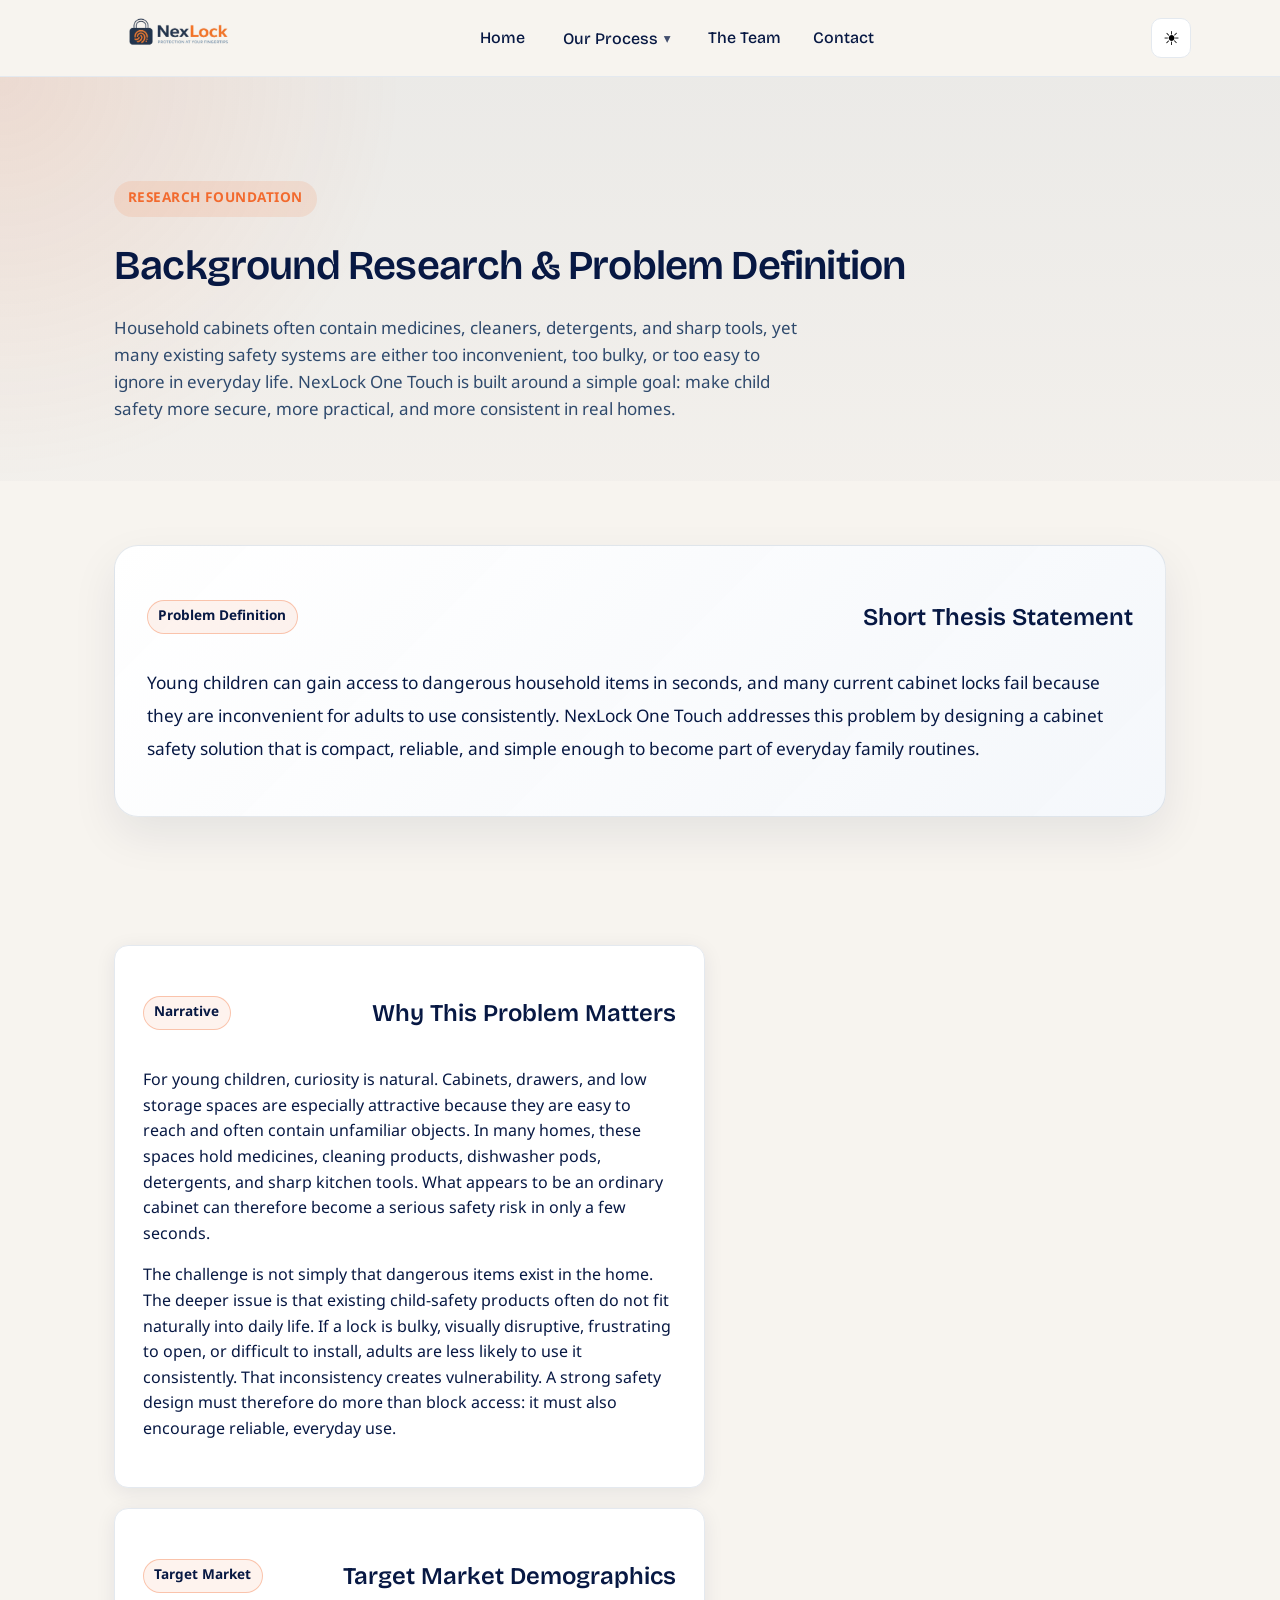
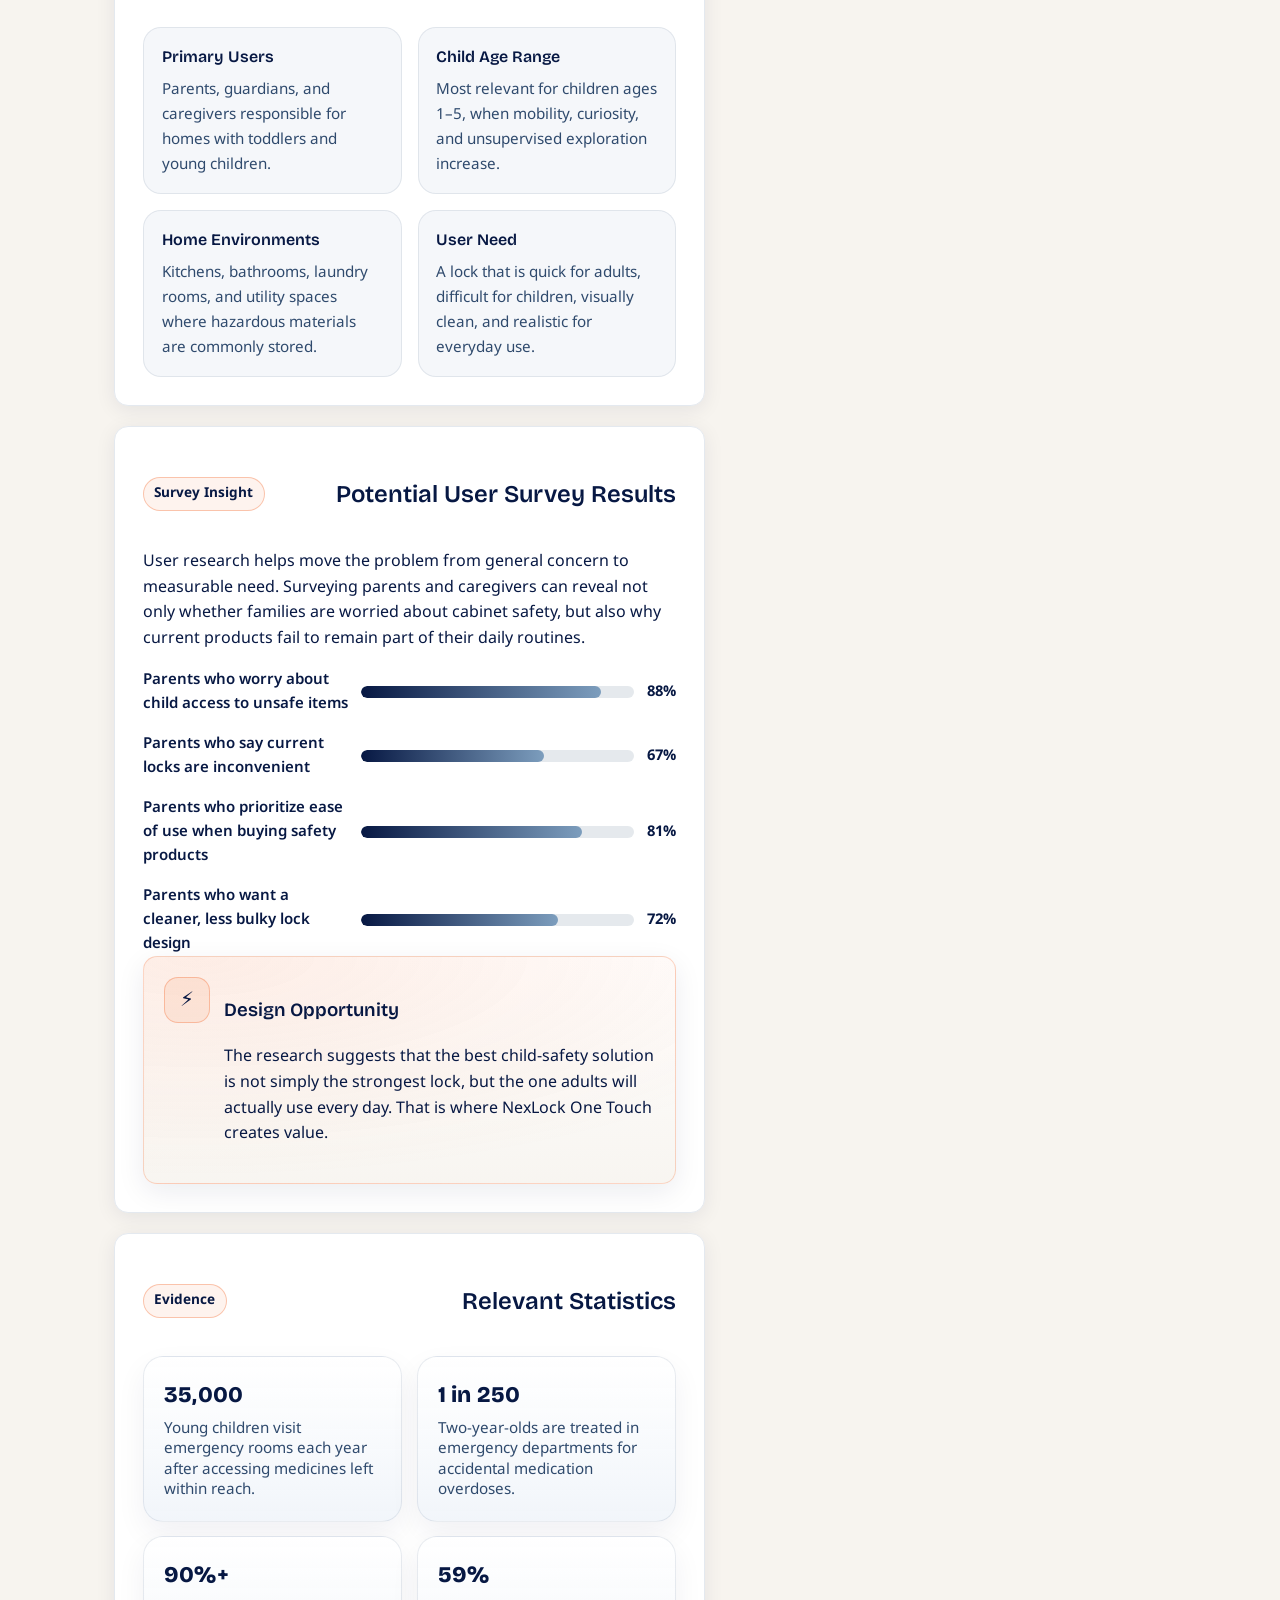
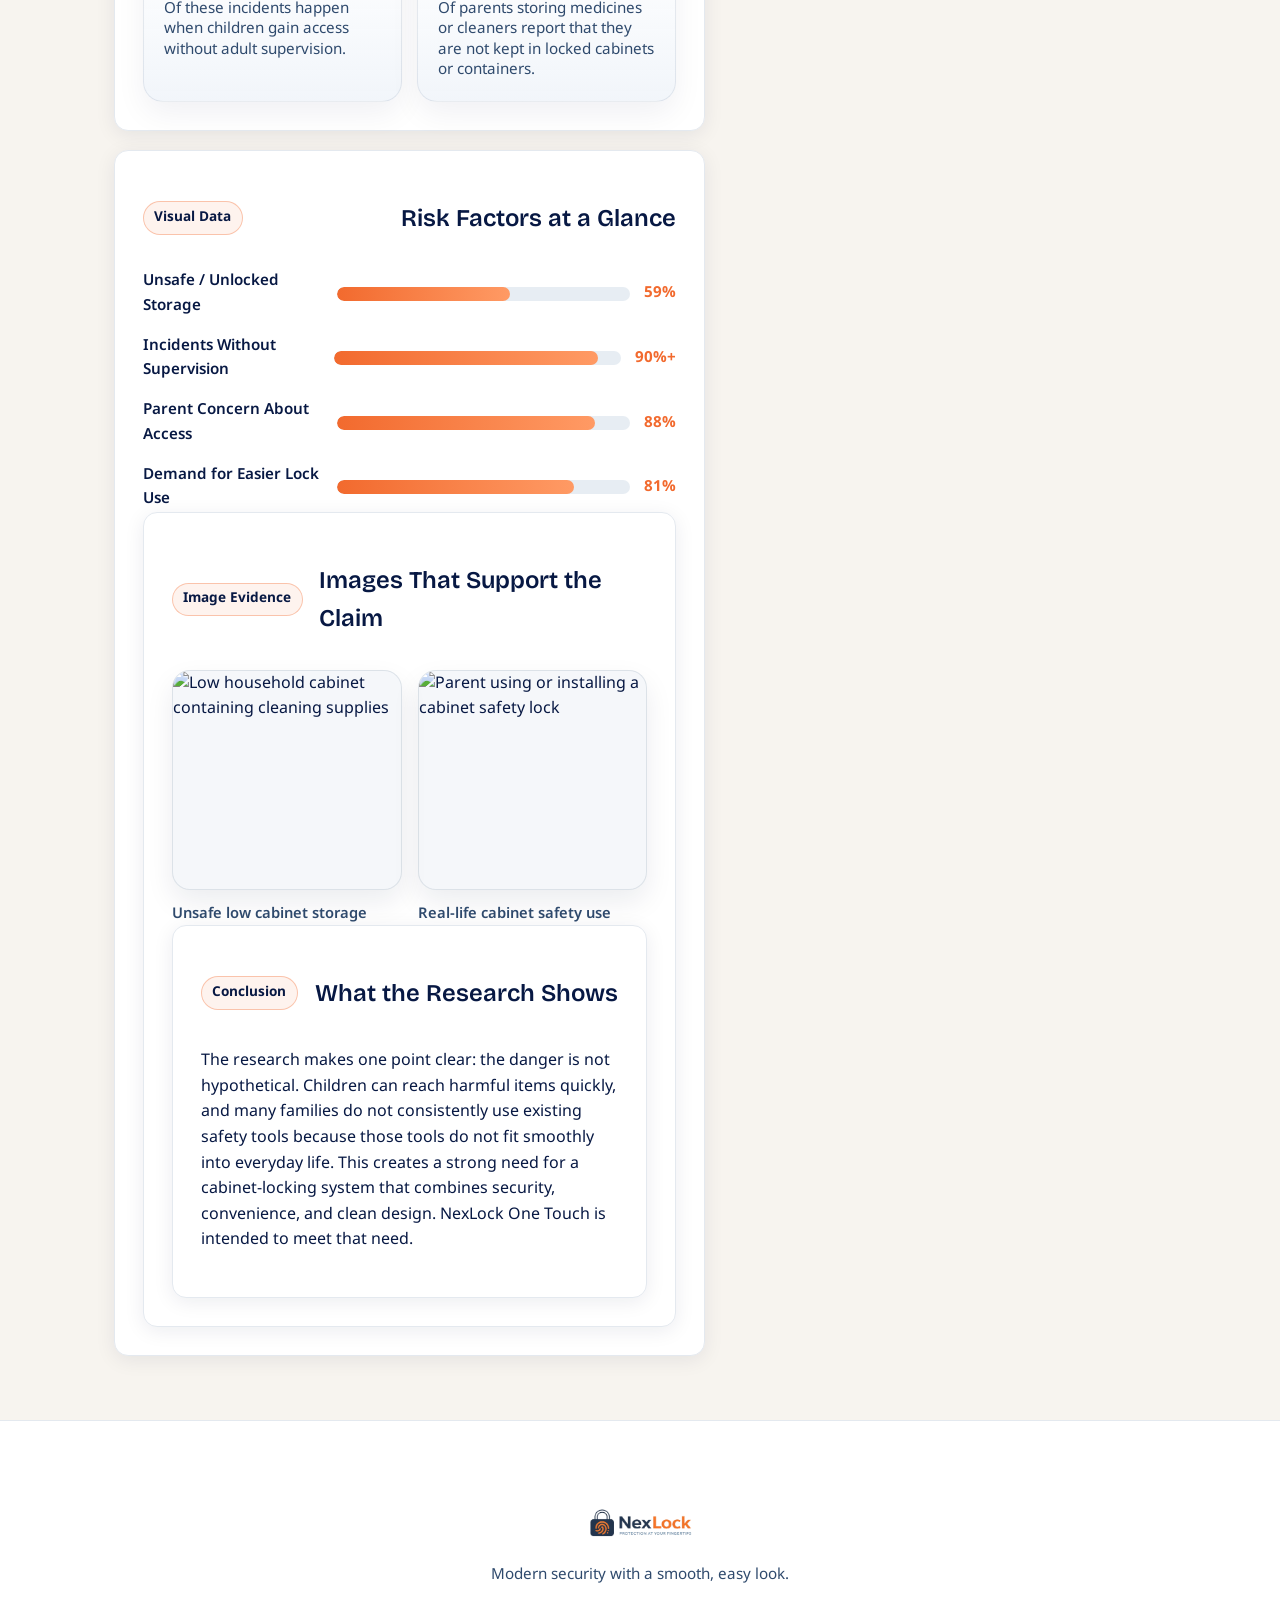
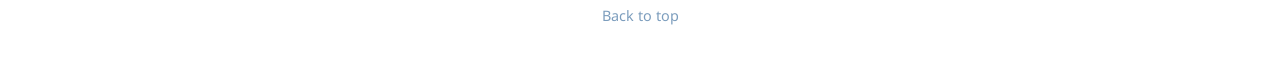
==== commit d1107c9f: "Update background-research-problem-definition.html" ====
--- a/background-research-problem-definition.html
+++ b/background-research-problem-definition.html
@@ -186,10 +186,7 @@
                 </div>
               </div>
 
-              <p class="muted" style="margin-top:1rem;">
-                These values can be replaced with your real class survey or interview data once collected.
-              </p>
-            </div>
+
 
             <div class="callout reveal" data-reveal="fade-up">
               <div class="callout-icon">⚡</div>
@@ -263,10 +260,7 @@
                 </div>
               </div>
 
-              <p class="muted" style="margin-top:1rem;">
-                This visual emphasizes that the problem is both a safety issue and a usability issue.
-              </p>
-            </div>
+
 
             <!-- IMAGE SECTION -->
             <div class="process-card reveal" data-reveal="fade-up">
@@ -286,10 +280,7 @@
                 </div>
               </div>
 
-              <p class="muted" style="margin-top:1rem;">
-                Replace these with real photos, product comparison images, or cabinet-risk visuals to make the page feel more credible and complete.
-              </p>
-            </div>
+
 
             <div class="process-card reveal" data-reveal="fade-up">
               <div class="card-header">
--- a/styles.css
+++ b/styles.css
@@ -1602,3 +1602,397 @@
     width: 100%;
   }
 }
+/* ============================================
+   Background Research Page Enhancements
+   ============================================ */
+
+.research-hero {
+  background:
+    radial-gradient(circle at top left, rgba(242, 106, 46, 0.12), transparent 30%),
+    linear-gradient(180deg, rgba(47, 74, 109, 0.06), rgba(7, 24, 67, 0.02));
+}
+
+.eyebrow {
+  display: inline-block;
+  margin-bottom: 1rem;
+  padding: 0.45rem 0.85rem;
+  border-radius: 999px;
+  background: rgba(242, 106, 46, 0.12);
+  color: var(--accent-orange);
+  font-size: 0.85rem;
+  font-weight: 700;
+  letter-spacing: 0.04em;
+  text-transform: uppercase;
+}
+
+.research-thesis-card {
+  background: linear-gradient(135deg, rgba(255,255,255,0.98), rgba(244,247,251,0.96));
+  border: 1px solid rgba(47, 74, 109, 0.12);
+  border-radius: 24px;
+  padding: 2rem;
+  box-shadow: 0 18px 45px rgba(7, 24, 67, 0.08);
+}
+
+.thesis-text {
+  font-size: 1.08rem;
+  line-height: 1.9;
+  color: var(--deep-navy);
+  margin-top: 0.5rem;
+}
+
+.polished-stats .stat-card {
+  border-radius: 20px;
+  padding: 1.25rem;
+  background: linear-gradient(180deg, rgba(255,255,255,0.98), rgba(241,245,250,0.95));
+  border: 1px solid rgba(47, 74, 109, 0.1);
+  box-shadow: 0 12px 30px rgba(7, 24, 67, 0.06);
+}
+
+.demo-grid {
+  display: grid;
+  grid-template-columns: 1fr 1fr;
+  gap: 1rem;
+}
+
+.demo-item {
+  padding: 1rem 1.1rem;
+  border-radius: 18px;
+  background: rgba(124, 157, 189, 0.08);
+  border: 1px solid rgba(47, 74, 109, 0.1);
+}
+
+.demo-item h4 {
+  margin: 0 0 0.45rem;
+  color: var(--deep-navy);
+  font-size: 1rem;
+}
+
+.demo-item p {
+  margin: 0;
+  color: var(--blue);
+  line-height: 1.65;
+  font-size: 0.95rem;
+}
+
+.chart-card {
+  display: grid;
+  gap: 1rem;
+  margin-top: 0.5rem;
+}
+
+.chart-row {
+  display: grid;
+  grid-template-columns: 1.6fr 2.6fr auto;
+  gap: 0.9rem;
+  align-items: center;
+}
+
+.chart-label {
+  font-size: 0.95rem;
+  font-weight: 600;
+  color: var(--deep-navy);
+}
+
+.chart-track {
+  width: 100%;
+  height: 14px;
+  border-radius: 999px;
+  background: rgba(124, 157, 189, 0.18);
+  overflow: hidden;
+  position: relative;
+}
+
+.chart-fill {
+  display: block;
+  height: 100%;
+  border-radius: 999px;
+  background: linear-gradient(90deg, var(--accent-orange), #ff9a64);
+}
+
+.chart-number {
+  font-size: 0.95rem;
+  font-weight: 700;
+  color: var(--accent-orange);
+}
+
+.survey-list {
+  display: grid;
+  gap: 1rem;
+  margin-top: 1rem;
+}
+
+.survey-row {
+  display: grid;
+  grid-template-columns: 1.8fr 2.4fr auto;
+  gap: 0.8rem;
+  align-items: center;
+}
+
+.survey-question {
+  font-size: 0.94rem;
+  color: var(--deep-navy);
+  font-weight: 600;
+}
+
+.survey-bar {
+  width: 100%;
+  height: 12px;
+  border-radius: 999px;
+  background: rgba(47, 74, 109, 0.12);
+  overflow: hidden;
+}
+
+.survey-bar span {
+  display: block;
+  height: 100%;
+  border-radius: 999px;
+  background: linear-gradient(90deg, var(--deep-navy), var(--muted-blue));
+}
+
+.survey-value {
+  font-size: 0.92rem;
+  font-weight: 700;
+  color: var(--deep-navy);
+}
+
+.image-grid {
+  display: grid;
+  grid-template-columns: 1fr 1fr;
+  gap: 1rem;
+  margin-top: 0.5rem;
+}
+
+.image-placeholder {
+  display: flex;
+  flex-direction: column;
+  gap: 0.75rem;
+}
+
+.image-placeholder img {
+  width: 100%;
+  height: 220px;
+  object-fit: cover;
+  border-radius: 18px;
+  border: 1px solid rgba(47, 74, 109, 0.12);
+  box-shadow: 0 12px 28px rgba(7, 24, 67, 0.08);
+  background: rgba(124, 157, 189, 0.08);
+}
+
+.image-placeholder span {
+  font-size: 0.92rem;
+  font-weight: 600;
+  color: var(--blue);
+}
+
+@media (max-width: 900px) {
+  .demo-grid,
+  .image-grid {
+    grid-template-columns: 1fr;
+  }
+
+  .chart-row,
+  .survey-row {
+    grid-template-columns: 1fr;
+  }
+}
+/* ============================================
+   Ideate Solution Page
+   ============================================ */
+
+.ideate-hero {
+  background:
+    radial-gradient(circle at top right, rgba(242, 106, 46, 0.12), transparent 28%),
+    linear-gradient(180deg, rgba(47, 74, 109, 0.06), rgba(7, 24, 67, 0.02));
+}
+
+.comparison-table-wrap {
+  overflow-x: auto;
+  margin-top: 1rem;
+  border-radius: 20px;
+  border: 1px solid rgba(47, 74, 109, 0.10);
+  box-shadow: 0 12px 28px rgba(7, 24, 67, 0.05);
+  background: rgba(255,255,255,0.96);
+}
+
+.comparison-table {
+  width: 100%;
+  border-collapse: collapse;
+  min-width: 720px;
+}
+
+.comparison-table th,
+.comparison-table td {
+  padding: 1rem 1rem;
+  text-align: left;
+  border-bottom: 1px solid rgba(47, 74, 109, 0.08);
+  vertical-align: top;
+}
+
+.comparison-table th {
+  background: #071843;
+  color: #ffffff;
+  font-weight: 700;
+  font-size: 0.95rem;
+}
+
+.comparison-table td {
+  color: var(--deep-navy);
+  background: rgba(255,255,255,0.98);
+  line-height: 1.6;
+}
+
+.comparison-table tr:nth-child(even) td {
+  background: rgba(124, 157, 189, 0.06);
+}
+
+.matrix-table td:not(:first-child),
+.matrix-table th:not(:first-child) {
+  text-align: center;
+}
+
+.matrix-total td {
+  background: rgba(242, 106, 46, 0.10) !important;
+  font-weight: 700;
+}
+
+.featured-solution {
+  border: 2px solid rgba(242, 106, 46, 0.45);
+  box-shadow: 0 18px 36px rgba(242, 106, 46, 0.10);
+  position: relative;
+}
+
+.badge.winner {
+  background: rgba(242, 106, 46, 0.14);
+  color: #F26A2E;
+  border: 1px solid rgba(242, 106, 46, 0.22);
+  font-weight: 700;
+}
+
+.solution-card {
+  background: linear-gradient(180deg, rgba(255,255,255,0.98), rgba(244,247,251,0.96));
+  border: 1px solid rgba(47, 74, 109, 0.10);
+  border-radius: 24px;
+  padding: 1.4rem;
+  box-shadow: 0 14px 32px rgba(7, 24, 67, 0.06);
+}
+
+.solution-image {
+  width: 100%;
+  height: 220px;
+  object-fit: cover;
+  border-radius: 18px;
+  margin: 1rem 0 1rem;
+  border: 1px solid rgba(47, 74, 109, 0.1);
+  background: rgba(228, 233, 239, 0.65);
+}
+
+.solution-top {
+  display: flex;
+  justify-content: space-between;
+  align-items: flex-start;
+  gap: 1rem;
+}
+
+.solution-top h3 {
+  margin: 0;
+  font-size: 1.2rem;
+  color: var(--deep-navy);
+}
+
+.solution-list-title {
+  margin-top: 1rem;
+  margin-bottom: 0.6rem;
+  font-size: 0.96rem;
+  color: var(--deep-navy);
+}
+
+@media (max-width: 900px) {
+  .solution-top {
+    flex-direction: column;
+    align-items: flex-start;
+  }
+}
+/* SIDE-BY-SIDE SOLUTION LAYOUT */
+
+.solution-stack {
+  display: flex;
+  flex-direction: column;
+  gap: 2.5rem;
+}
+
+.solution-row {
+  display: grid;
+  grid-template-columns: 1fr 1.2fr;
+  gap: 2rem;
+  align-items: center;
+}
+
+.solution-row.reverse {
+  grid-template-columns: 1.2fr 1fr;
+}
+
+.solution-row.reverse .solution-media {
+  order: 2;
+}
+
+.solution-row.reverse .solution-content {
+  order: 1;
+}
+
+.solution-media img {
+  width: 100%;
+  max-width: 600px;     /* bigger but controlled */
+  height: 320px;        /* larger visual presence */
+  object-fit: contain;  /* keeps sketch proportions */
+  border-radius: 14px;
+  box-shadow: 0 10px 25px rgba(7, 24, 67, 0.08);
+  background: transparent; /* removes gray box look */
+}
+
+.solution-content {
+  padding: 0.5rem 0;
+}
+
+.solution-top {
+  display: flex;
+  justify-content: space-between;
+  align-items: flex-start;
+  gap: 1rem;
+}
+
+.featured-solution {
+  padding: 0;
+  border: none;
+  background: transparent;
+  box-shadow: none;
+}
+
+@media (max-width: 900px) {
+  .solution-row,
+  .solution-row.reverse {
+    grid-template-columns: 1fr;
+  }
+
+  .solution-row.reverse .solution-media,
+  .solution-row.reverse .solution-content {
+    order: unset;
+  }
+}
+.solution-content {
+  padding: 0;
+  background: none;
+  border: none;
+  box-shadow: none;
+}
+.solution-row {
+  align-items: stretch;
+}
+.featured-solution .solution-content {
+  padding: 0;
+  background: none;
+  border: none;
+  box-shadow: none;
+}
+.featured-solution h3 {
+  font-weight: 700;
+}
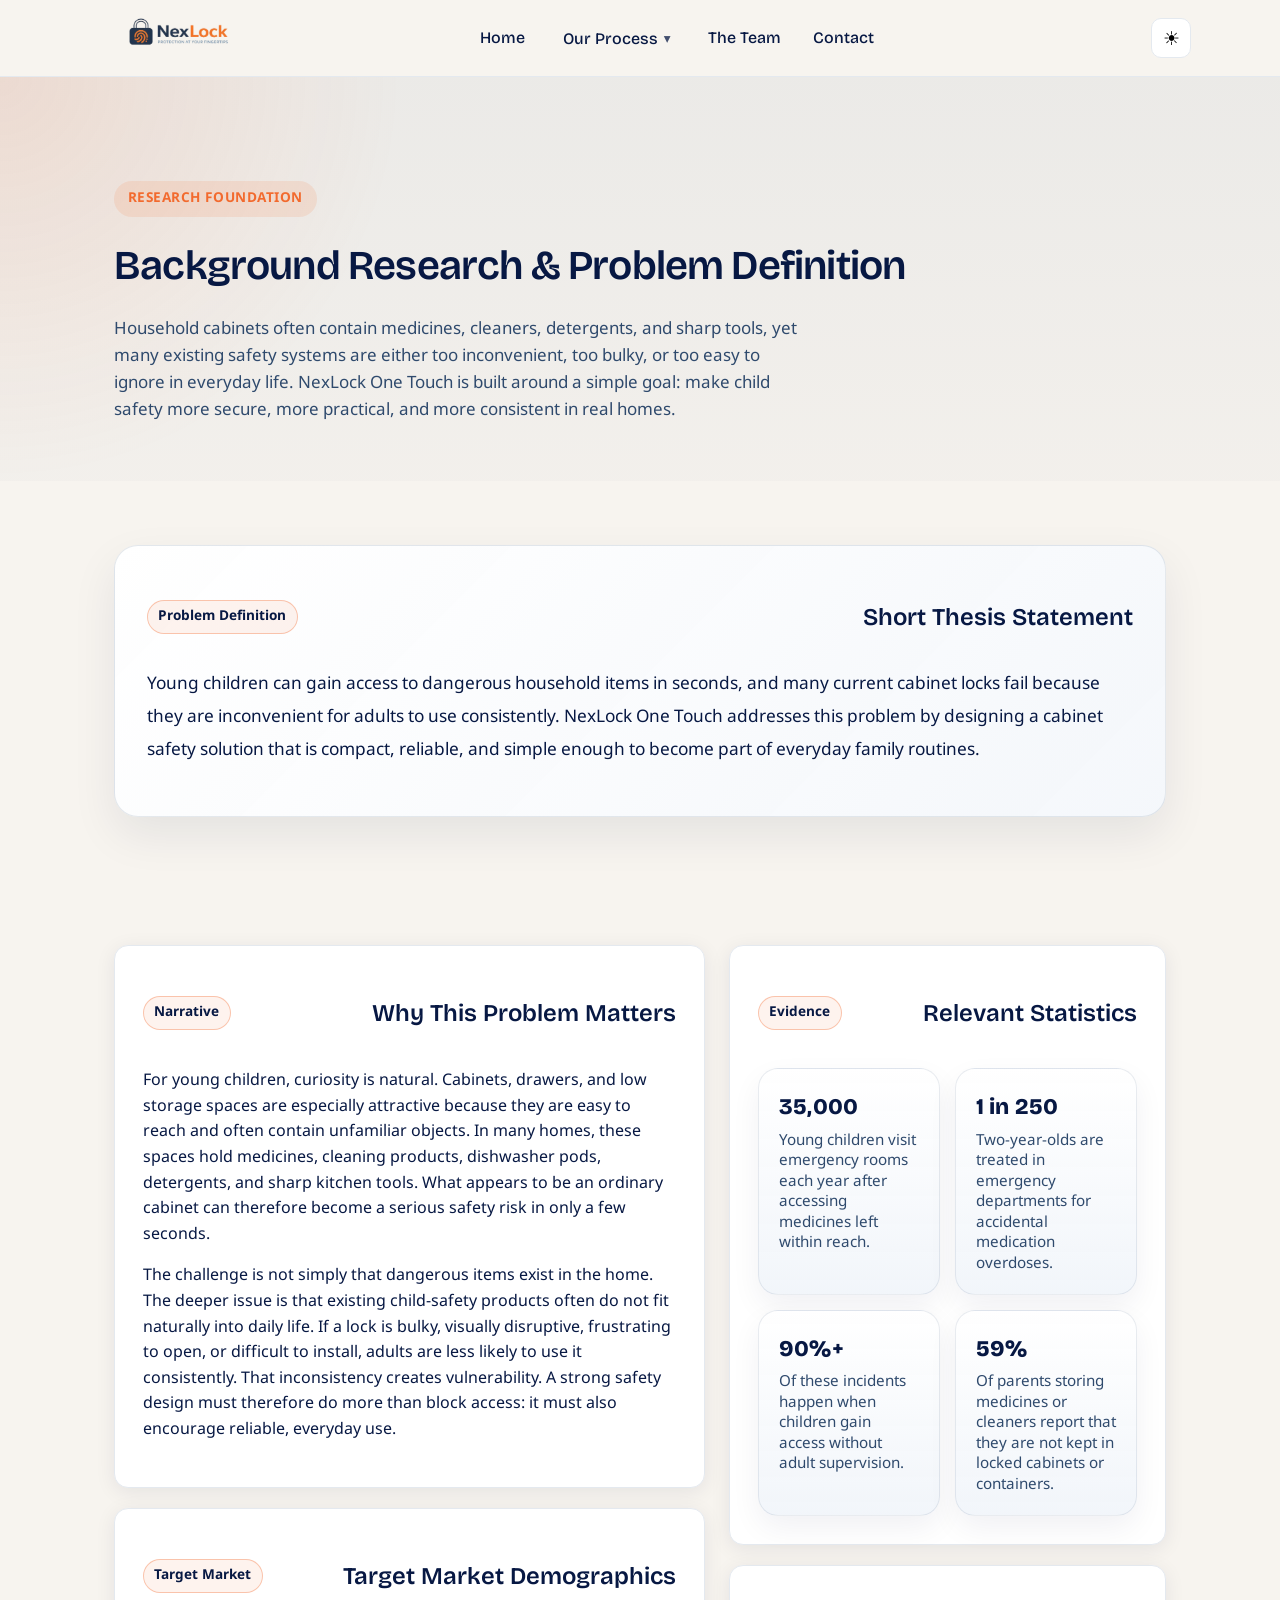
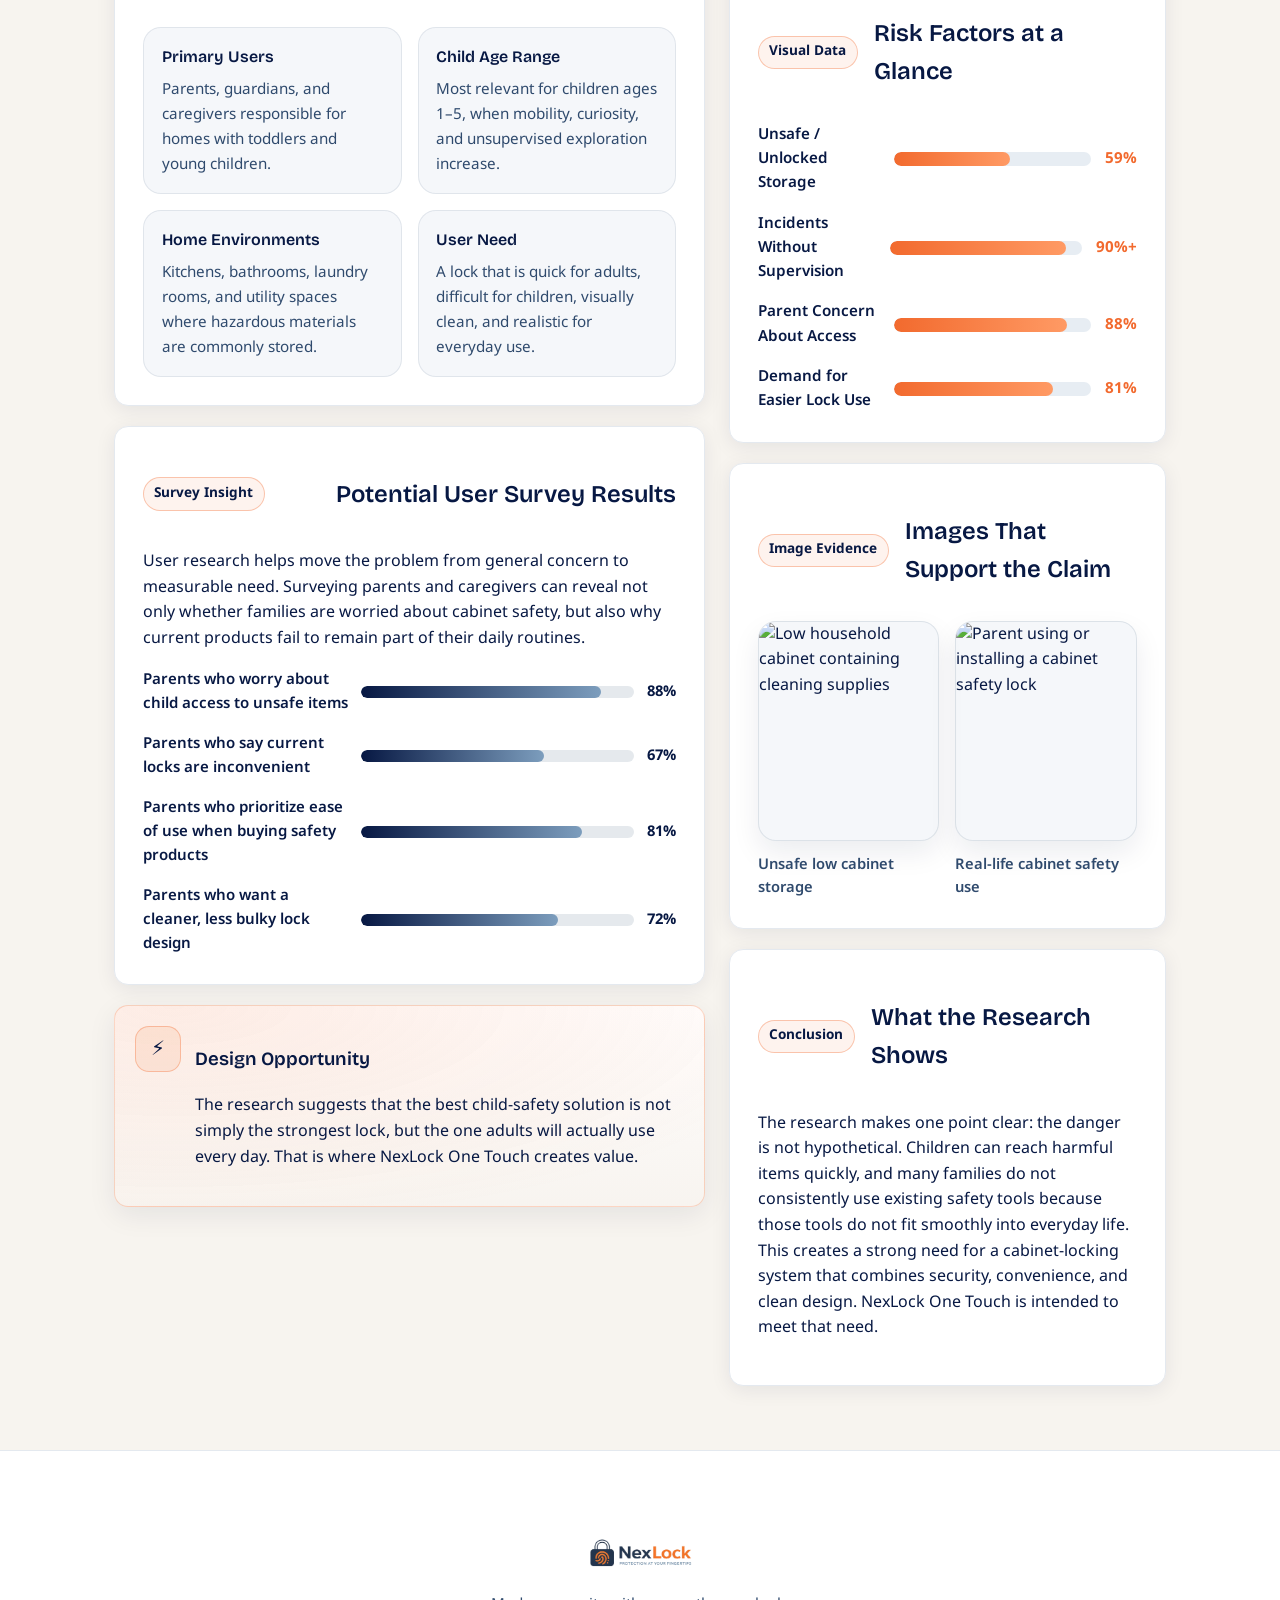
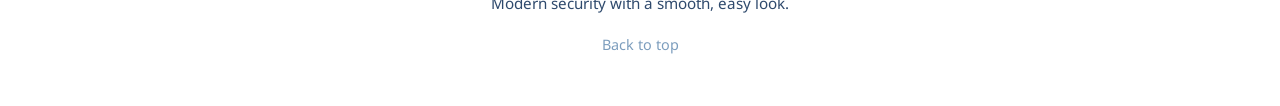
==== commit 37ba138e: "Update background-research-problem-definition.html" ====
--- a/background-research-problem-definition.html
+++ b/background-research-problem-definition.html
@@ -185,6 +185,8 @@
                   <span class="survey-value">72%</span>
                 </div>
               </div>
+            </div>
+
 
 
 
@@ -259,6 +261,7 @@
                   <span class="chart-number">81%</span>
                 </div>
               </div>
+            </div>
 
 
 
@@ -278,7 +281,9 @@
                   <img src="assets/research-image-2.jpg" alt="Parent using or installing a cabinet safety lock"/>
                   <span>Real-life cabinet safety use</span>
                 </div>
-              </div>
+              </div>                  
+            </div>
+              
 
 
 
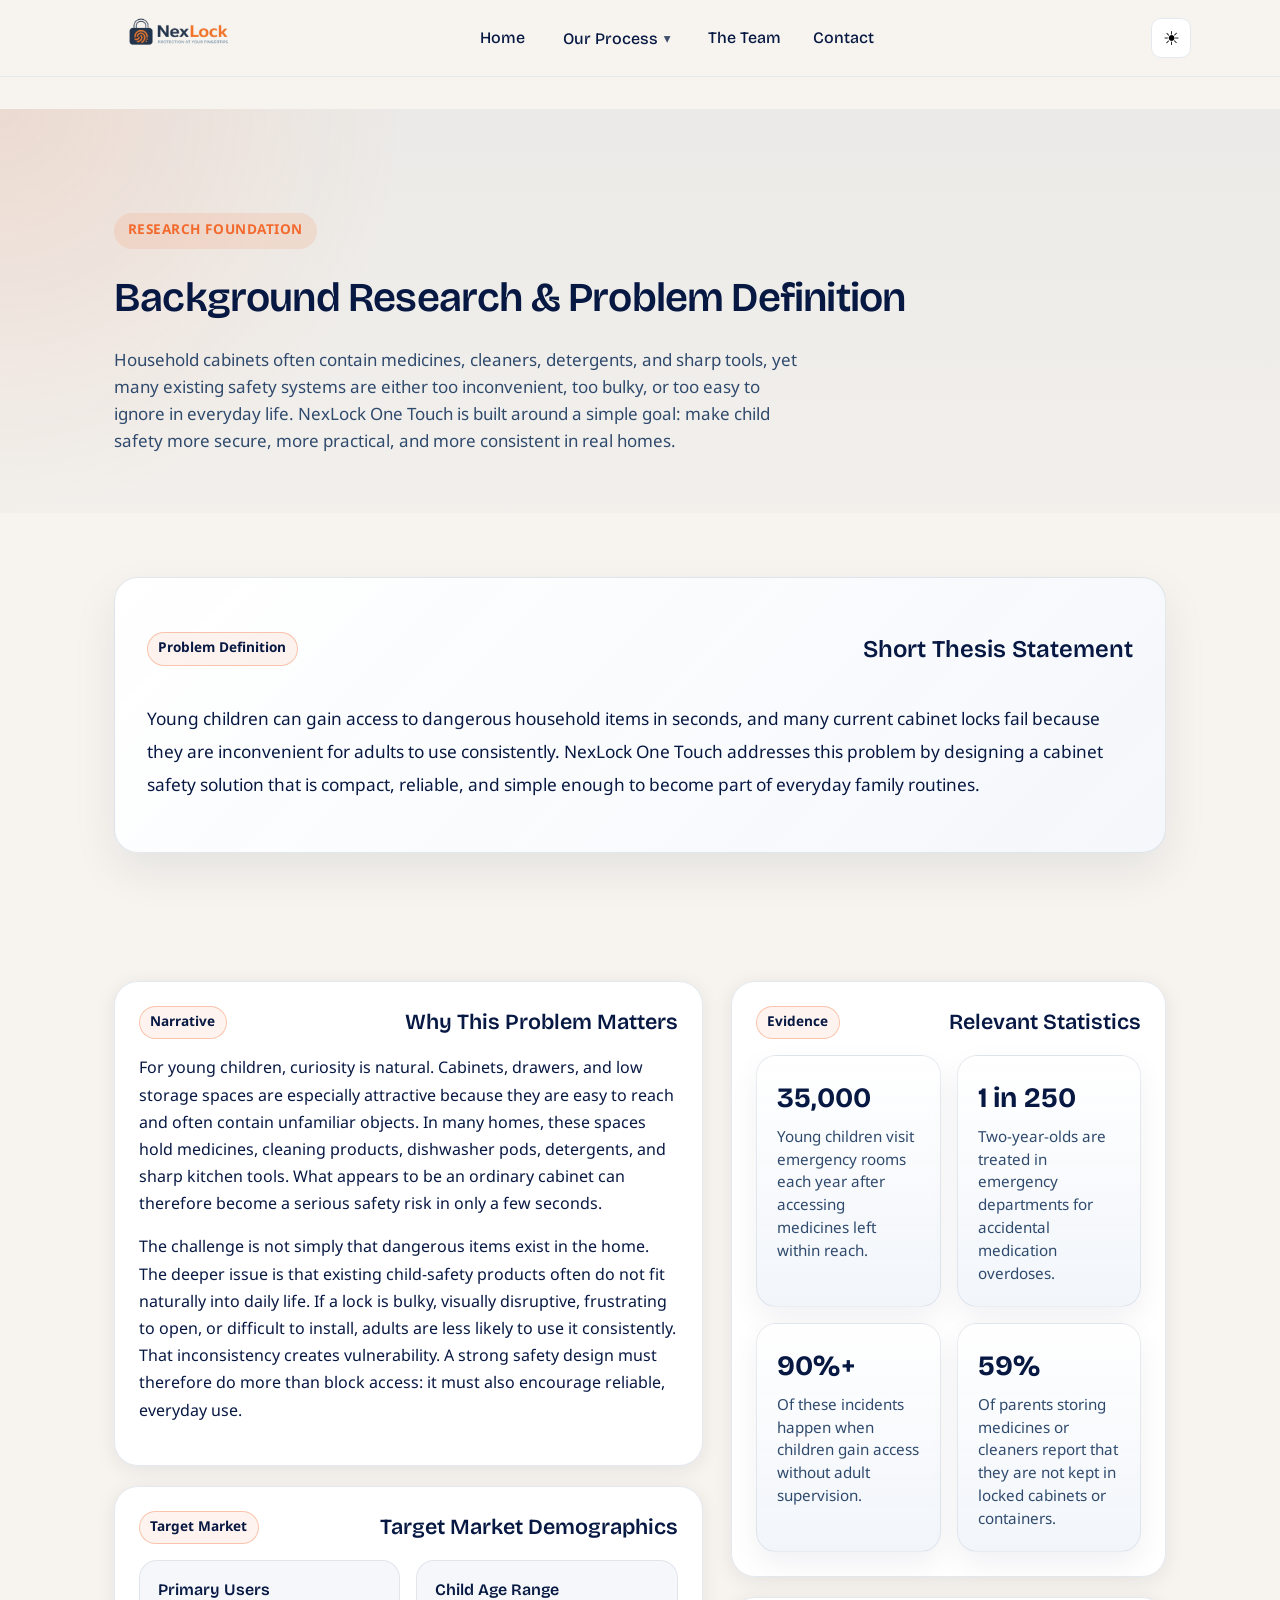
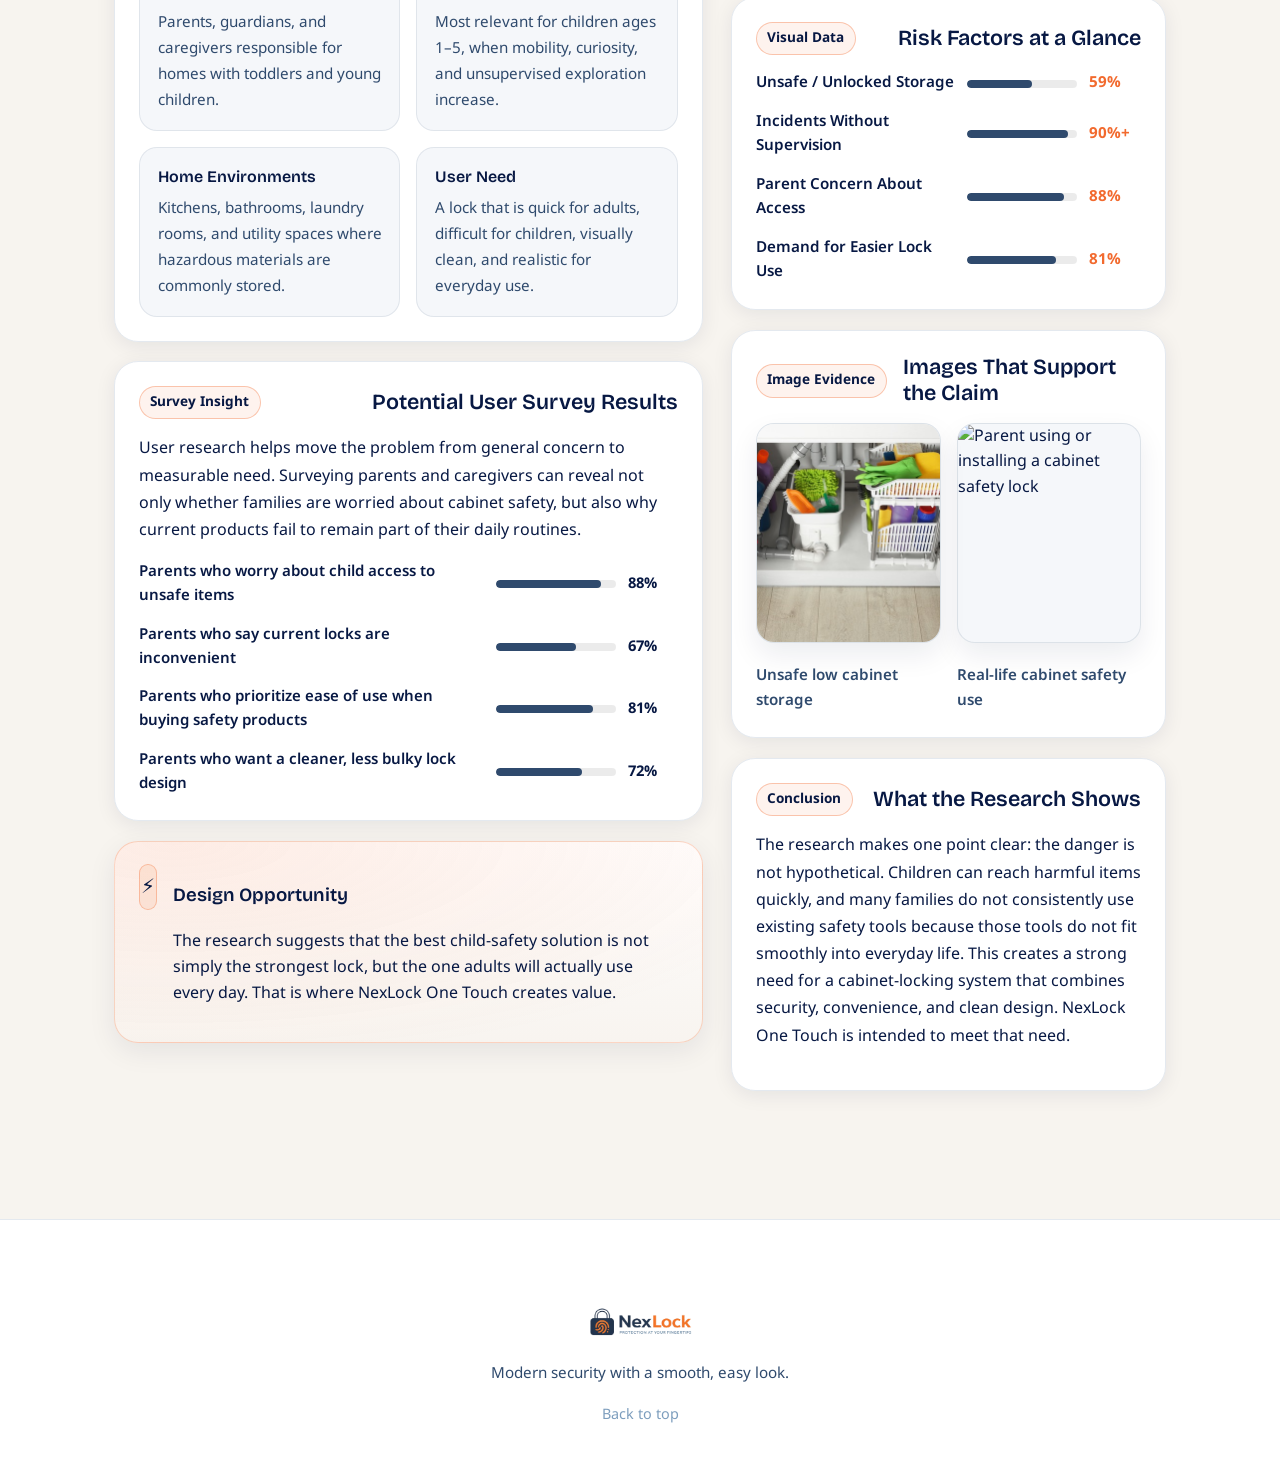
==== commit 9f89e4d7: "Update background-research-problem-definition.html" ====
--- a/background-research-problem-definition.html
+++ b/background-research-problem-definition.html
@@ -274,11 +274,11 @@
 
               <div class="image-grid">
                 <div class="image-placeholder">
-                  <img src="assets/research-image-1.jpg" alt="Low household cabinet containing cleaning supplies"/>
+                  <img src="research-image-1.jpg" alt="Low household cabinet containing cleaning supplies"/>
                   <span>Unsafe low cabinet storage</span>
                 </div>
                 <div class="image-placeholder">
-                  <img src="assets/research-image-2.jpg" alt="Parent using or installing a cabinet safety lock"/>
+                  <img src="research-image-2.jpg" alt="Parent using or installing a cabinet safety lock"/>
                   <span>Real-life cabinet safety use</span>
                 </div>
               </div>                  
--- a/styles.css
+++ b/styles.css
@@ -1996,3 +1996,155 @@
 .featured-solution h3 {
   font-weight: 700;
 }
+.process-page {
+  padding-top: 2rem;
+  padding-bottom: 4rem;
+}
+
+.process-grid {
+  display: grid;
+  grid-template-columns: minmax(0, 1.15fr) minmax(320px, 0.85fr);
+  gap: 1.75rem;
+  align-items: start;
+}
+
+.process-col {
+  display: flex;
+  flex-direction: column;
+  gap: 1.25rem;
+}
+
+.process-card {
+  padding: 1.5rem;
+  border-radius: 24px;
+}
+
+.process-card h2 {
+  margin: 0;
+  font-size: 1.35rem;
+  line-height: 1.2;
+}
+
+.process-card p {
+  line-height: 1.7;
+}
+
+.card-header {
+  margin-bottom: 1rem;
+}
+
+.callout {
+  display: flex;
+  gap: 1rem;
+  align-items: flex-start;
+  padding: 1.25rem 1.5rem;
+  border-radius: 24px;
+}
+
+.callout-icon {
+  font-size: 1.25rem;
+  line-height: 1;
+  margin-top: 0.15rem;
+}
+
+.stat-grid {
+  display: grid;
+  grid-template-columns: 1fr 1fr;
+  gap: 1rem;
+}
+
+.stat-card {
+  padding: 1rem;
+  border-radius: 18px;
+}
+
+.stat-value {
+  font-size: 1.75rem;
+  font-weight: 700;
+  margin-bottom: 0.35rem;
+}
+
+.stat-label {
+  line-height: 1.5;
+}
+
+.chart-card {
+  display: flex;
+  flex-direction: column;
+  gap: 0.9rem;
+}
+
+.chart-row {
+  display: grid;
+  grid-template-columns: 1fr 110px 52px;
+  gap: 0.75rem;
+  align-items: center;
+}
+
+.chart-track,
+.survey-bar {
+  height: 8px;
+  border-radius: 999px;
+  overflow: hidden;
+  background: rgba(0, 0, 0, 0.08);
+}
+
+.chart-fill,
+.survey-bar span {
+  display: block;
+  height: 100%;
+  border-radius: 999px;
+  background: #2F4A6D;
+}
+
+.survey-list {
+  display: flex;
+  flex-direction: column;
+  gap: 0.9rem;
+  margin-top: 1rem;
+}
+
+.survey-row {
+  display: grid;
+  grid-template-columns: 1fr 120px 50px;
+  gap: 0.75rem;
+  align-items: center;
+}
+
+.image-grid {
+  display: grid;
+  grid-template-columns: 1fr 1fr;
+  gap: 1rem;
+}
+
+.image-placeholder img {
+  width: 100%;
+  height: 220px;
+  object-fit: cover;
+  border-radius: 18px;
+  display: block;
+}
+
+.image-placeholder span {
+  display: block;
+  margin-top: 0.6rem;
+  font-size: 0.95rem;
+}
+
+@media (max-width: 1100px) {
+  .process-grid {
+    grid-template-columns: 1fr;
+  }
+}
+
+@media (max-width: 700px) {
+  .stat-grid,
+  .image-grid {
+    grid-template-columns: 1fr;
+  }
+
+  .chart-row,
+  .survey-row {
+    grid-template-columns: 1fr;
+  }
+}
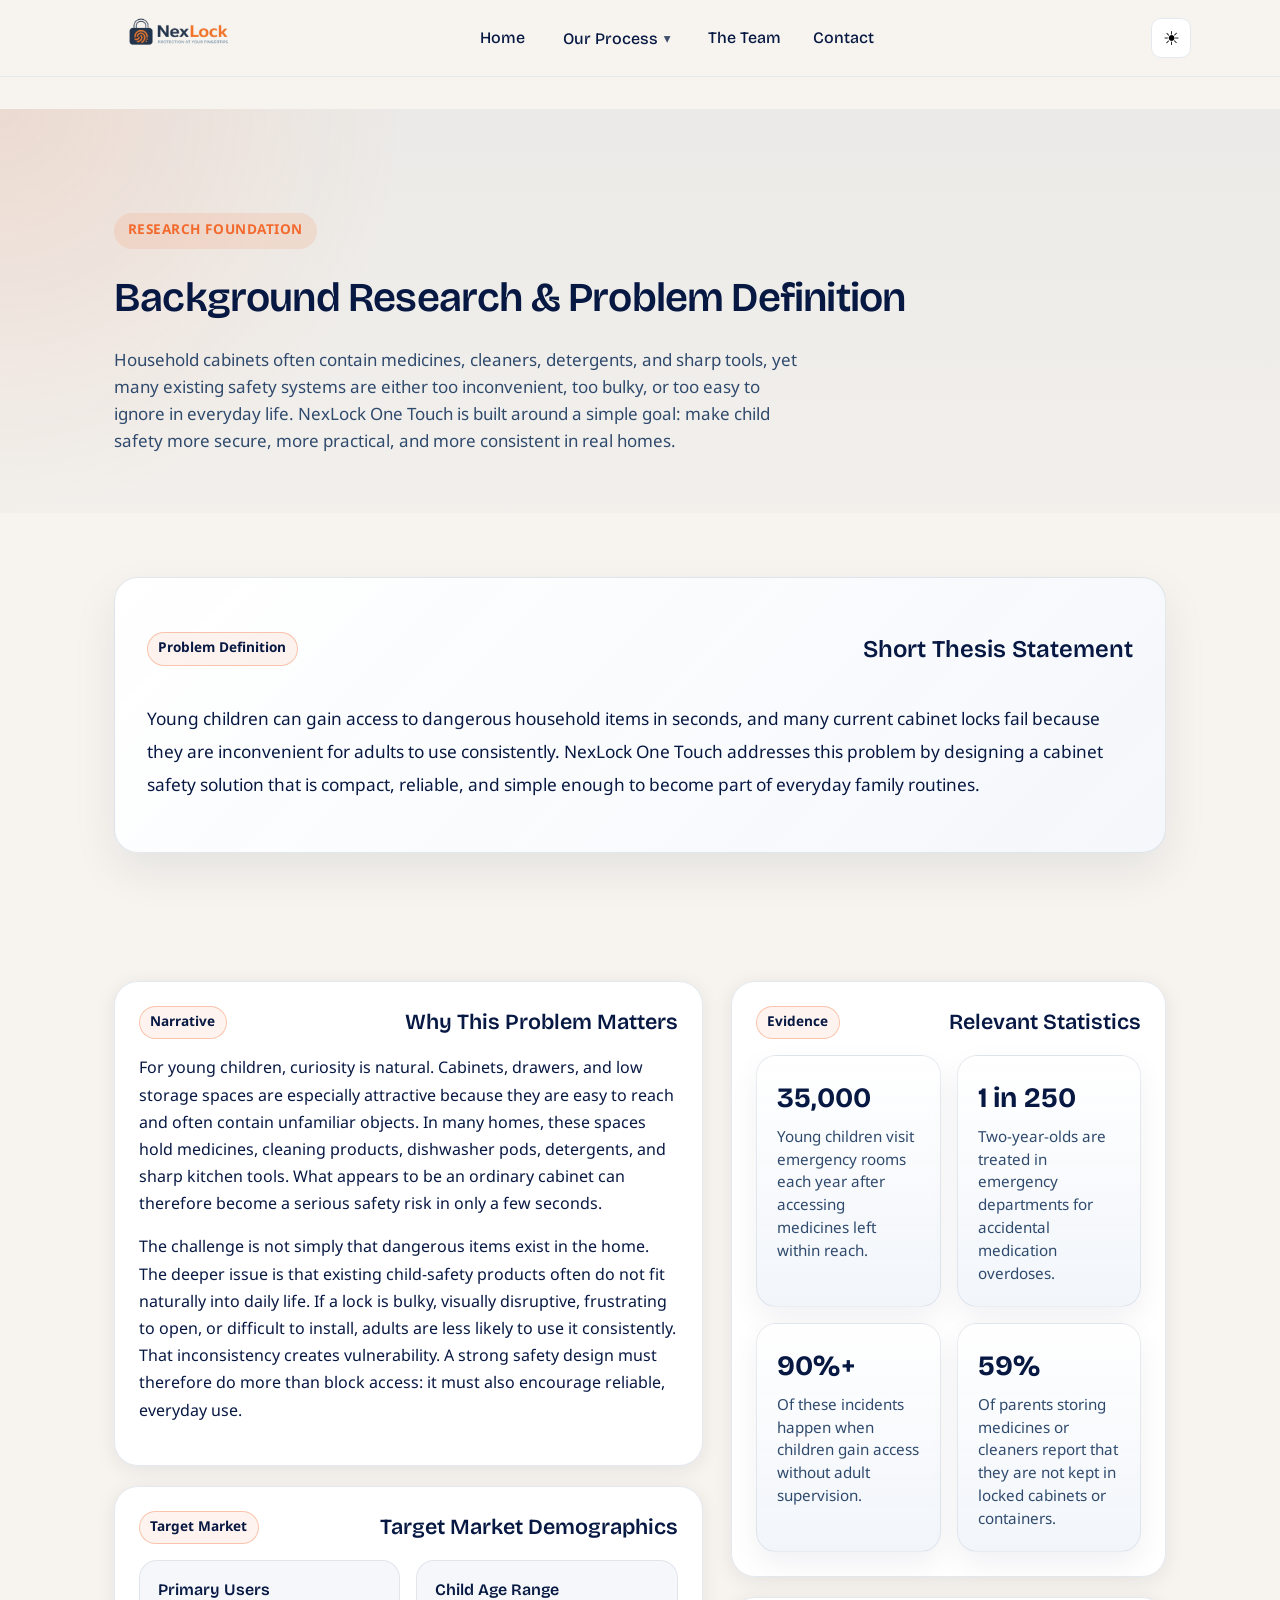
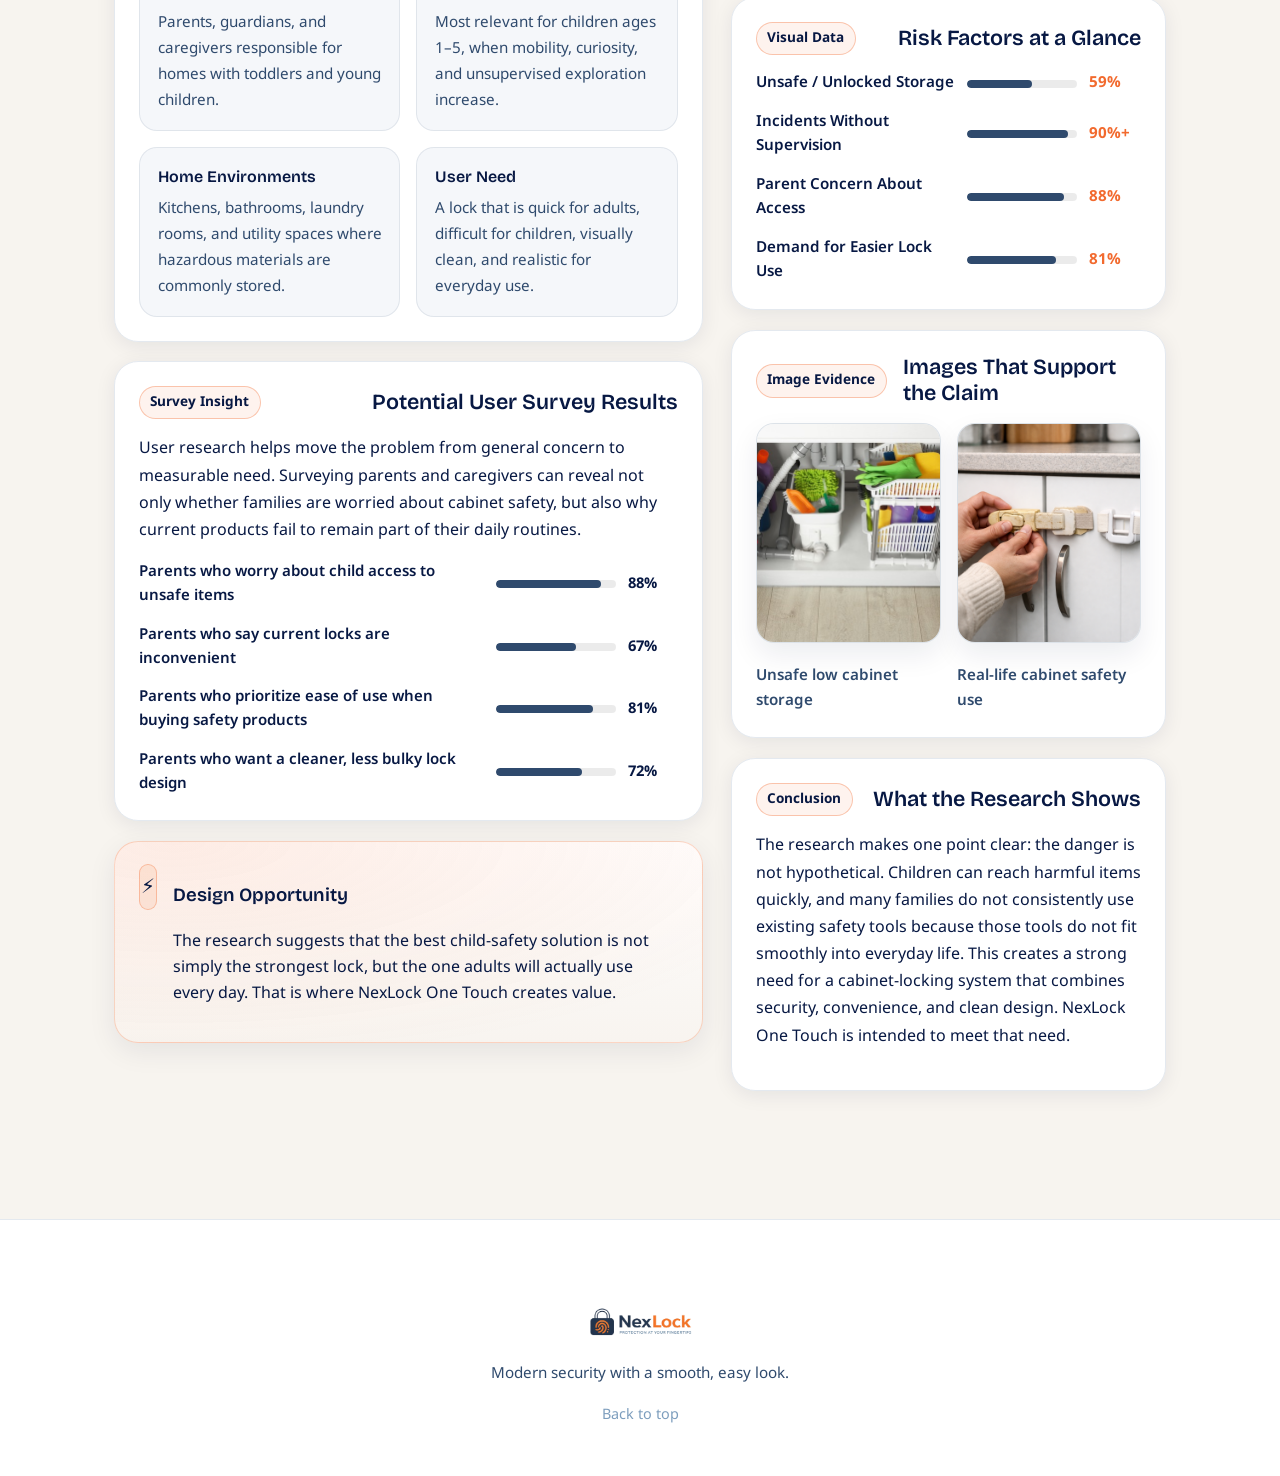
==== commit 7b86dde8: "Update background-research-problem-definition.html" ====
--- a/background-research-problem-definition.html
+++ b/background-research-problem-definition.html
@@ -278,7 +278,7 @@
                   <span>Unsafe low cabinet storage</span>
                 </div>
                 <div class="image-placeholder">
-                  <img src="research-image-2.jpg" alt="Parent using or installing a cabinet safety lock"/>
+                  <img src="research-image-2.png" alt="Parent using or installing a cabinet safety lock"/>
                   <span>Real-life cabinet safety use</span>
                 </div>
               </div>                  
--- a/styles.css
+++ b/styles.css
@@ -2148,3 +2148,47 @@
     grid-template-columns: 1fr;
   }
 }
+.creators-grid {
+  display: grid;
+  grid-template-columns: 1fr 1fr;
+  gap: 1.5rem;
+}
+
+.creator-card {
+  padding: 1.5rem;
+  border-radius: 24px;
+  background: rgba(255, 255, 255, 0.72);
+  border: 1px solid rgba(16, 24, 40, 0.08);
+  box-shadow: 0 18px 50px rgba(15, 23, 42, 0.08);
+  backdrop-filter: blur(16px);
+}
+
+.creator-image {
+  width: 100%;
+  height: 320px;
+  object-fit: cover;
+  border-radius: 18px;
+  display: block;
+  margin-bottom: 1rem;
+}
+
+.creator-name {
+  margin: 0 0 0.35rem;
+  font-size: 1.35rem;
+}
+
+.creator-meta {
+  margin: 0 0 0.75rem;
+  color: var(--text-secondary);
+}
+
+.creator-role {
+  margin: 0;
+  line-height: 1.7;
+}
+
+@media (max-width: 800px) {
+  .creators-grid {
+    grid-template-columns: 1fr;
+  }
+}
